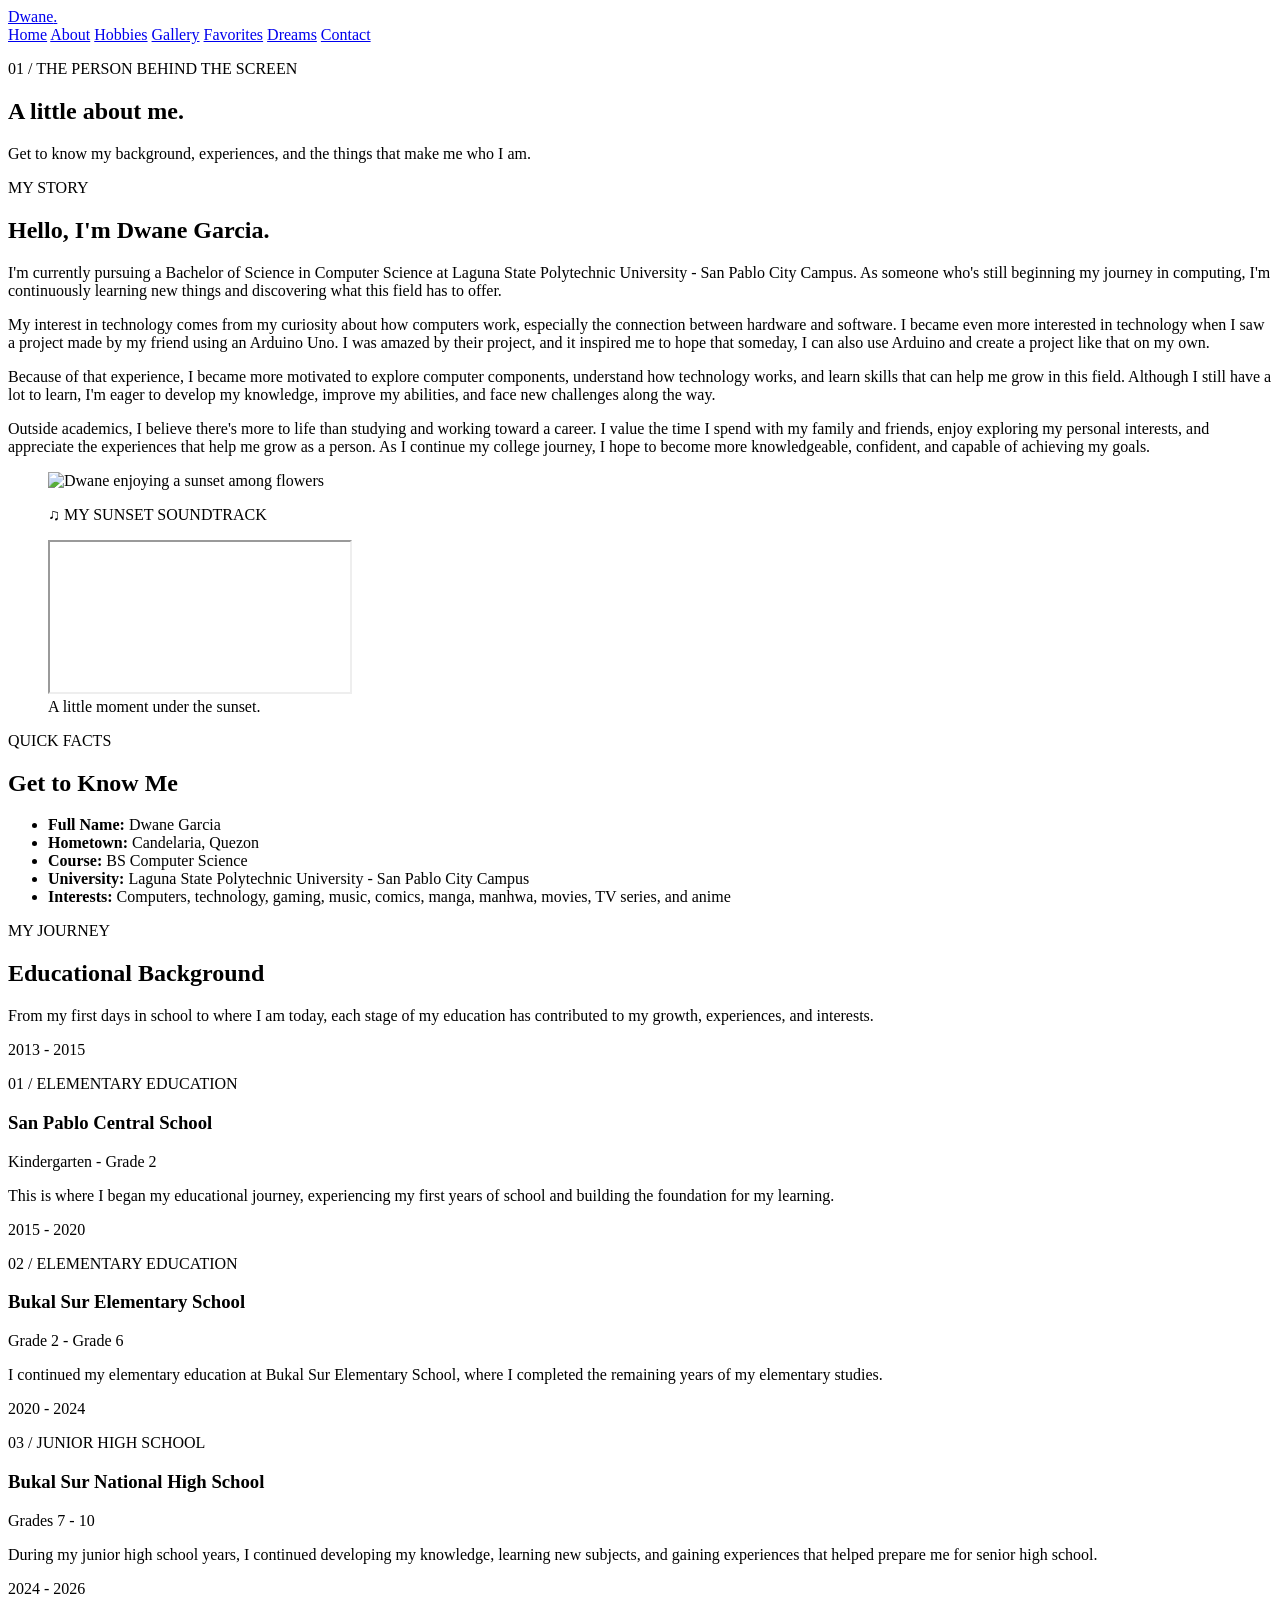
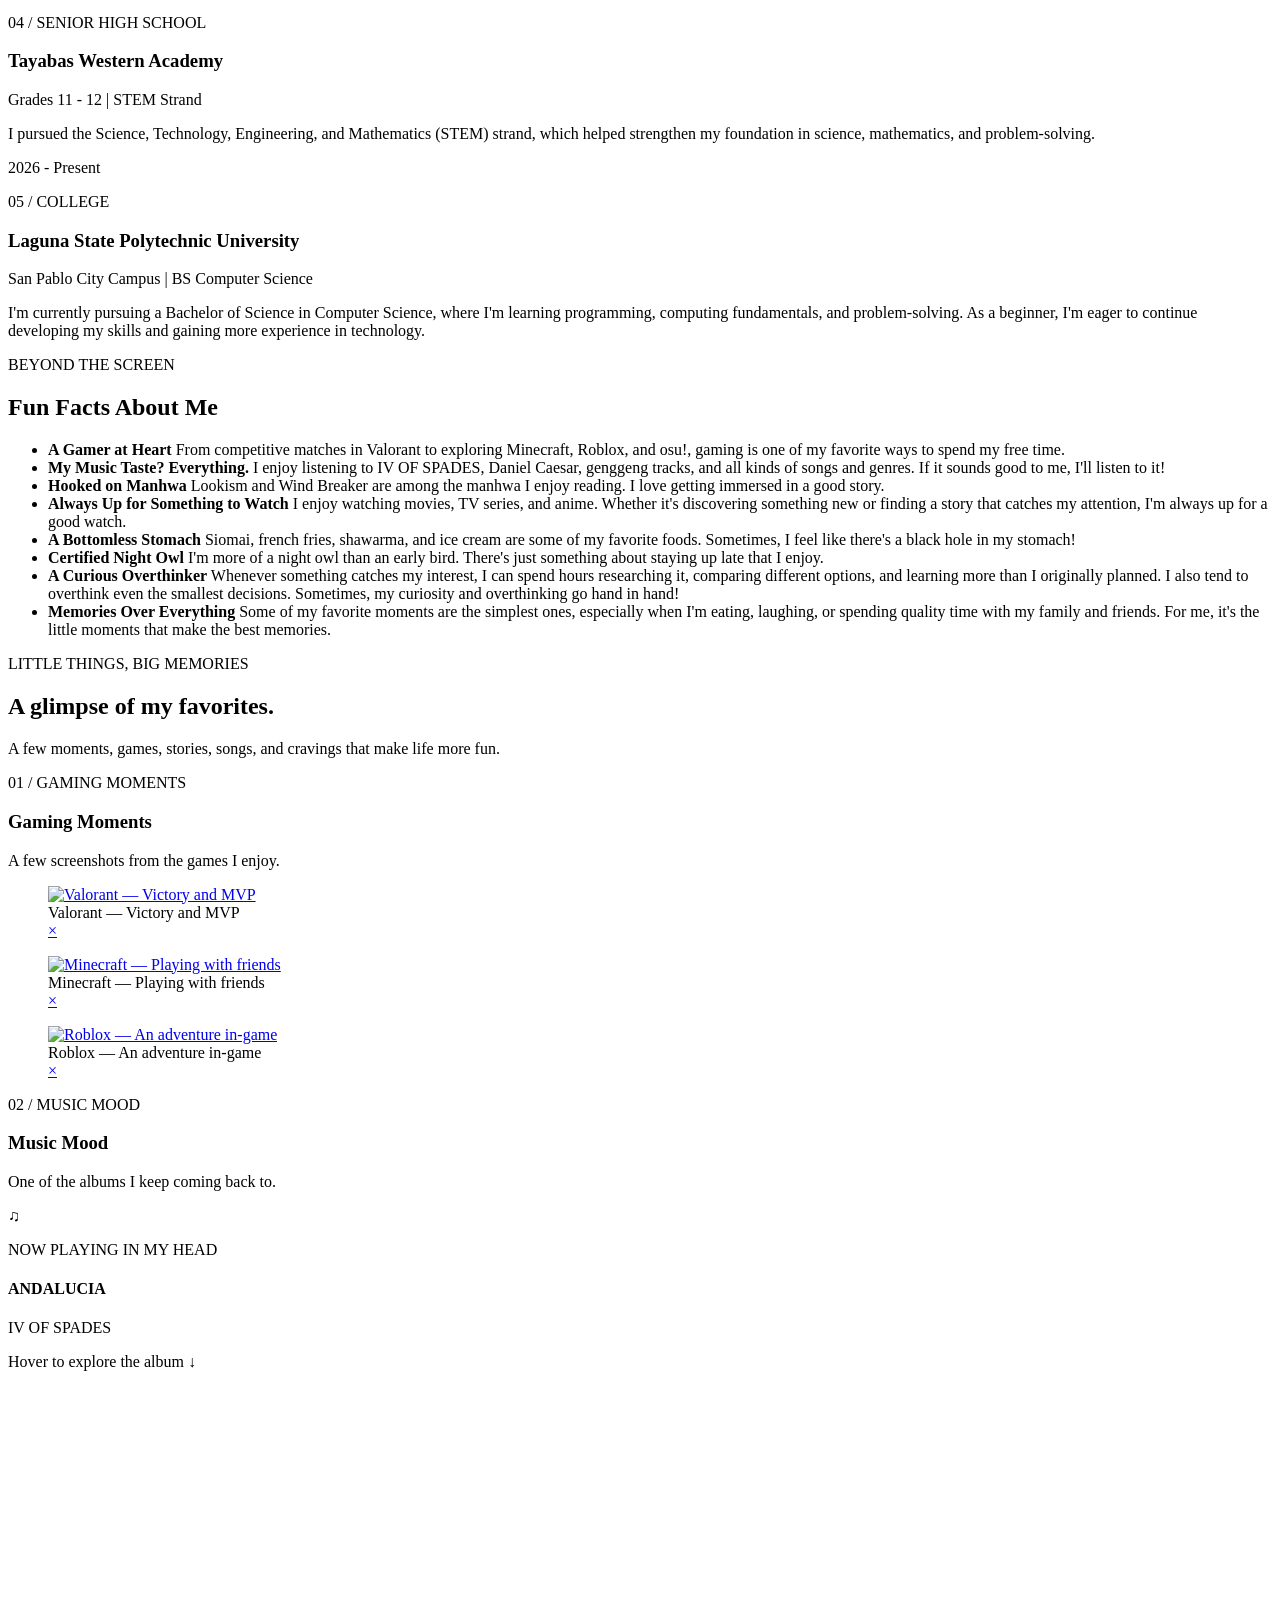
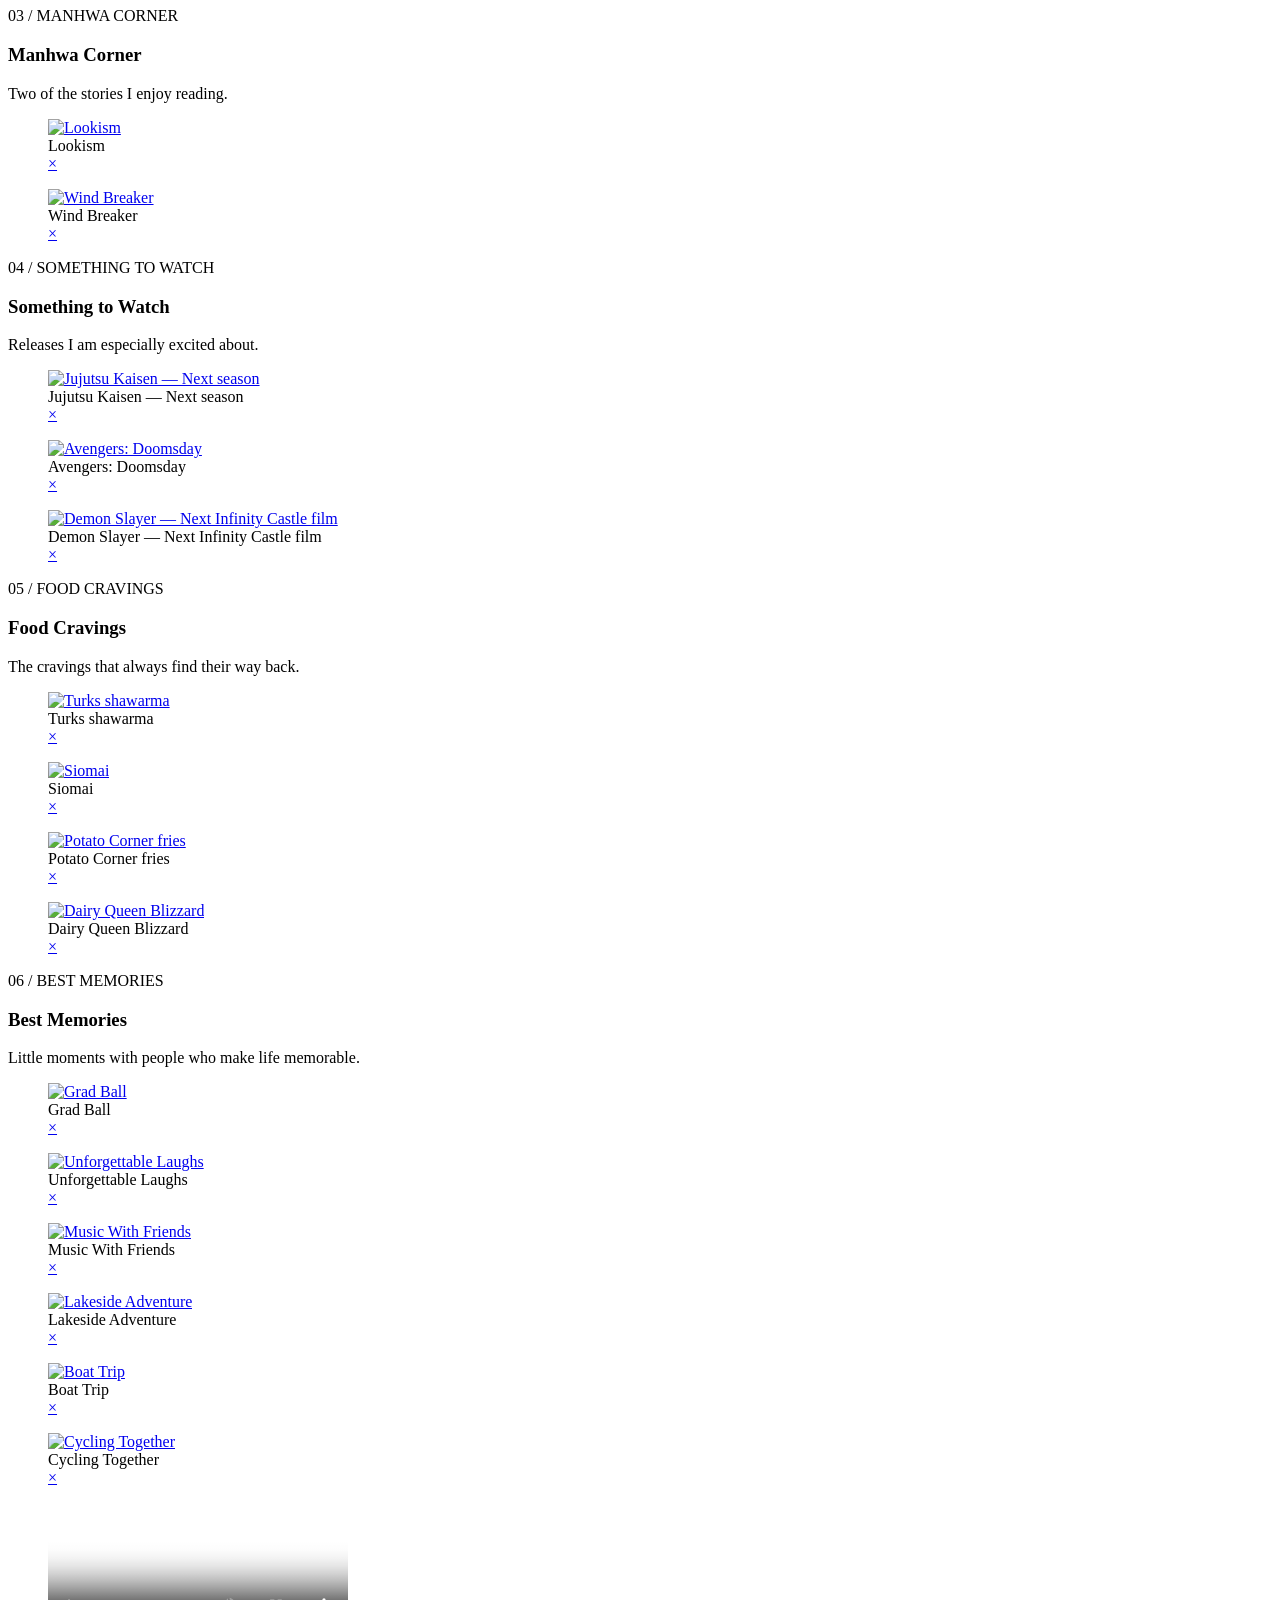
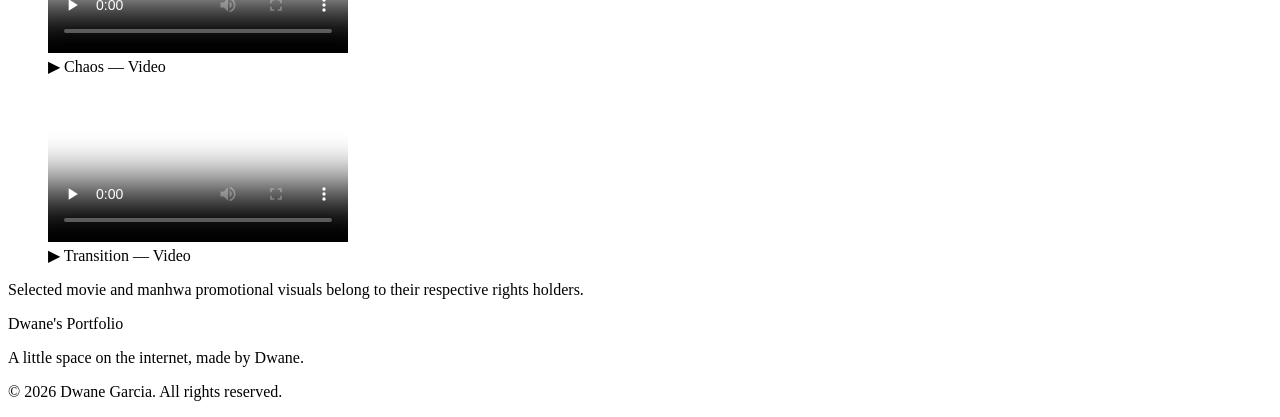
==== about.html @ d38b8fd7 "Add files via upload" ====
<!DOCTYPE html>
<html lang="en">

<head>
    <meta charset="UTF-8">
    <meta name="viewport" content="width=device-width, initial-scale=1.0">

    <title>About Me | Dwane's Portfolio</title>
    <link rel="stylesheet" href="css/style.css">
</head>

<body>

    <!-- HEADER AND NAVIGATION -->
    <header class="site-header">
        <div class="header-container">

            <a href="index.html" class="logo">
                Dwane<span>.</span>
            </a>

            <nav class="navigation" aria-label="Main navigation">
                <a href="index.html">Home</a>
                <a href="about.html" class="active" aria-current="page">About</a>
                <a href="hobbies.html">Hobbies</a>
                <a href="gallery.html">Gallery</a>
                <a href="favorites.html">Favorites</a>
                <a href="dreams.html">Dreams</a>
                <a href="contact.html">Contact</a>
            </nav>

        </div>
    </header>

    <main>

        <!-- PAGE INTRODUCTION -->
        <section class="about-intro">

            <p class="section-label">
                01 / THE PERSON BEHIND THE SCREEN
            </p>

            <h1>
                A little about <span>me.</span>
            </h1>

            <p>
                Get to know my background, experiences,
                and the things that make me who I am.
            </p>

        </section>

        <!-- MY STORY AND QUICK FACTS -->
        <section class="about-content">


            <article class="about-story">

                <p class="section-label">MY STORY</p>

                <h2>Hello, I'm Dwane Garcia.</h2>

                <p>
                    I'm currently pursuing a Bachelor of Science
                    in Computer Science at Laguna State Polytechnic
                    University - San Pablo City Campus. As someone
                    who's still beginning my journey in computing,
                    I'm continuously learning new things and
                    discovering what this field has to offer.
                </p>

                <p>
                    My interest in technology comes from my
                    curiosity about how computers work,
                    especially the connection between hardware
                    and software. I became even more interested
                    in technology when I saw a project made by
                    my friend using an Arduino Uno. I was amazed
                    by their project, and it inspired me to hope
                    that someday, I can also use Arduino and
                    create a project like that on my own.
                </p>

                <p>
                    Because of that experience, I became more
                    motivated to explore computer components,
                    understand how technology works, and learn
                    skills that can help me grow in this field.
                    Although I still have a lot to learn, I'm
                    eager to develop my knowledge, improve my
                    abilities, and face new challenges along
                    the way.
                </p>

                <p>
                    Outside academics, I believe there's more
                    to life than studying and working toward
                    a career. I value the time I spend with
                    my family and friends, enjoy exploring my
                    personal interests, and appreciate the
                    experiences that help me grow as a person.
                    As I continue my college journey, I hope
                    to become more knowledgeable, confident,
                    and capable of achieving my goals.
                </p>

            </article>


            <div class="about-sidebar">

                <!-- PERSONAL PHOTOGRAPH -->

                <figure class="about-photo">

                    <div class="photo-frame">

                        <img src="images/sunset-photo.jpg" alt="Dwane enjoying a sunset among flowers">

                        <!-- Music appears when hovering -->
                        <div class="photo-music">

                            <p>♫ MY SUNSET SOUNDTRACK</p>

                            <iframe src="https://open.spotify.com/embed/album/2nkto6YNI4rUYTLqEwWJ3o"
                                title="Flower Boy by Tyler, The Creator" loading="lazy"
                                allow="autoplay; clipboard-write; encrypted-media; fullscreen; picture-in-picture">
                            </iframe>

                        </div>

                    </div>

                    <figcaption>
                        A little moment under the sunset.
                    </figcaption>

                </figure>


                <aside class="about-facts">

                    <p class="section-label">QUICK FACTS</p>

                    <h2>Get to Know Me</h2>

                    <ul>
                        <li>
                            <strong>Full Name:</strong>
                            Dwane Garcia
                        </li>

                        <li>
                            <strong>Hometown:</strong>
                            Candelaria, Quezon
                        </li>

                        <li>
                            <strong>Course:</strong>
                            BS Computer Science
                        </li>

                        <li>
                            <strong>University:</strong>
                            Laguna State Polytechnic University
                            - San Pablo City Campus
                        </li>


                        <li>
                            <strong>Interests:</strong>
                            Computers, technology, gaming, music,
                            comics, manga, manhwa, movies,
                            TV series, and anime
                        </li>

                    </ul>

                </aside>

            </div>



        </section>


        <!-- EDUCATIONAL BACKGROUND -->

        <section class="education-section">

            <p class="section-label">MY JOURNEY</p>

            <h2>Educational Background</h2>

            <p class="education-description">
                From my first days in school to where I am today,
                each stage of my education has contributed to my
                growth, experiences, and interests.
            </p>

            <!-- EDUCATIONAL TIMELINE -->

            <div class="education-timeline">

                <!-- 01: FIRST ELEMENTARY SCHOOL -->

                <article class="timeline-item">

                    <span class="timeline-dot"></span>

                    <div class="timeline-content">

                        <p class="timeline-year">2013 - 2015</p>

                        <span class="timeline-level">
                            01 / ELEMENTARY EDUCATION
                        </span>

                        <h3>San Pablo Central School</h3>

                        <p class="timeline-grade">
                            Kindergarten - Grade 2
                        </p>

                        <p class="timeline-description">
                            This is where I began my educational
                            journey, experiencing my first years
                            of school and building the foundation
                            for my learning.
                        </p>

                    </div>

                </article>


                <!-- 02: SECOND ELEMENTARY SCHOOL -->

                <article class="timeline-item">

                    <span class="timeline-dot"></span>

                    <div class="timeline-content">

                        <p class="timeline-year">2015 - 2020</p>

                        <span class="timeline-level">
                            02 / ELEMENTARY EDUCATION
                        </span>

                        <h3>Bukal Sur Elementary School</h3>

                        <p class="timeline-grade">
                            Grade 2 - Grade 6
                        </p>

                        <p class="timeline-description">
                            I continued my elementary education
                            at Bukal Sur Elementary School,
                            where I completed the remaining
                            years of my elementary studies.
                        </p>

                    </div>

                </article>


                <!-- 03: JUNIOR HIGH SCHOOL -->

                <article class="timeline-item">

                    <span class="timeline-dot"></span>

                    <div class="timeline-content">

                        <p class="timeline-year">2020 - 2024</p>

                        <span class="timeline-level">
                            03 / JUNIOR HIGH SCHOOL
                        </span>

                        <h3>Bukal Sur National High School</h3>

                        <p class="timeline-grade">
                            Grades 7 - 10
                        </p>

                        <p class="timeline-description">
                            During my junior high school years,
                            I continued developing my knowledge,
                            learning new subjects, and gaining
                            experiences that helped prepare me
                            for senior high school.
                        </p>

                    </div>

                </article>


                <!-- 04: SENIOR HIGH SCHOOL -->

                <article class="timeline-item">

                    <span class="timeline-dot"></span>

                    <div class="timeline-content">

                        <p class="timeline-year">2024 - 2026</p>

                        <span class="timeline-level">
                            04 / SENIOR HIGH SCHOOL
                        </span>

                        <h3>Tayabas Western Academy</h3>

                        <p class="timeline-grade">
                            Grades 11 - 12 | STEM Strand
                        </p>

                        <p class="timeline-description">
                            I pursued the Science, Technology,
                            Engineering, and Mathematics (STEM)
                            strand, which helped strengthen my
                            foundation in science, mathematics,
                            and problem-solving.
                        </p>

                    </div>

                </article>


                <!-- 05: COLLEGE -->

                <article class="timeline-item">

                    <span class="timeline-dot"></span>

                    <div class="timeline-content">

                        <p class="timeline-year">2026 - Present</p>

                        <span class="timeline-level">
                            05 / COLLEGE
                        </span>

                        <h3>Laguna State Polytechnic University</h3>

                        <p class="timeline-grade">
                            San Pablo City Campus
                            | BS Computer Science
                        </p>

                        <p class="timeline-description">
                            I'm currently pursuing a Bachelor
                            of Science in Computer Science,
                            where I'm learning programming,
                            computing fundamentals, and
                            problem-solving. As a beginner,
                            I'm eager to continue developing
                            my skills and gaining more
                            experience in technology.
                        </p>

                    </div>

                </article>

            </div>

        </section>



        <!-- ==============================
     FUN FACTS ABOUT ME
=============================== -->

        <section class="about-interests">

            <p class="section-label">
                BEYOND THE SCREEN
            </p>

            <h2>Fun Facts About Me</h2>

            <ul>
                <li>
                    <strong>A Gamer at Heart</strong>
                    From competitive matches in Valorant
                    to exploring Minecraft, Roblox, and osu!,
                    gaming is one of my favorite ways
                    to spend my free time.
                </li>

                <li>
                    <strong>My Music Taste? Everything.</strong>
                    I enjoy listening to IV OF SPADES,
                    Daniel Caesar, genggeng tracks, and
                    all kinds of songs and genres.
                    If it sounds good to me, I'll listen to it!
                </li>


                <li>
                    <strong>Hooked on Manhwa</strong>
                    Lookism and Wind Breaker are among
                    the manhwa I enjoy reading.
                    I love getting immersed in a good story.
                </li>


                <li>
                    <strong>Always Up for Something to Watch</strong>
                    I enjoy watching movies, TV series, and anime.
                    Whether it's discovering something new or
                    finding a story that catches my attention,
                    I'm always up for a good watch.
                </li>


                <li>
                    <strong>A Bottomless Stomach</strong>
                    Siomai, french fries, shawarma, and
                    ice cream are some of my favorite foods.
                    Sometimes, I feel like there's a
                    black hole in my stomach!
                </li>

                <li>
                    <strong>Certified Night Owl</strong>
                    I'm more of a night owl than an
                    early bird. There's just something
                    about staying up late that I enjoy.
                </li>


                <li>
                    <strong>A Curious Overthinker</strong>
                    Whenever something catches my interest,
                    I can spend hours researching it,
                    comparing different options, and learning
                    more than I originally planned. I also
                    tend to overthink even the smallest
                    decisions. Sometimes, my curiosity
                    and overthinking go hand in hand!
                </li>



                <li>
                    <strong>Memories Over Everything</strong>
                    Some of my favorite moments are the simplest
                    ones, especially when I'm eating, laughing,
                    or spending quality time with my family
                    and friends. For me, it's the little
                    moments that make the best memories.
                </li>

            </ul>

        </section>

        <section class="ff-gallery" id="ff-gallery" aria-labelledby="ff-gallery-title">
            <div class="ff-intro">
                <p class="ff-eyebrow">LITTLE THINGS, BIG MEMORIES</p>
                <h2 id="ff-gallery-title">A glimpse of my favorites.</h2>
                <p>A few moments, games, stories, songs, and cravings that make life more fun.</p>
            </div>
            <div class="ff-panels">

                <article class="ff-category ff-games">
                    <header class="ff-category-header">
                        <span class="ff-index">01 / GAMING MOMENTS</span>
                        <h3>Gaming Moments</h3>
                        <p>A few screenshots from the games I enjoy.</p>
                    </header>
                    <div class="ff-thumbs ff-grid-three">
                        <figure class="ff-shot ff-normal" id="ff-open-games-valorant">
                            <a class="ff-shot-link" href="#ff-open-games-valorant"
                                aria-label="Enlarge Valorant — Victory and MVP">
                                <img src="images/fun-facts/games/valorant.png" alt="Valorant — Victory and MVP"
                                    loading="lazy">
                            </a>
                            <figcaption>Valorant — Victory and MVP</figcaption>
                            <a class="ff-dismiss" href="#ff-gallery" aria-label="Close image">×</a>
                            <a class="ff-backdrop" href="#ff-gallery" aria-label="Close image preview"></a>
                        </figure>
                        <figure class="ff-shot ff-normal" id="ff-open-games-minecraft">
                            <a class="ff-shot-link" href="#ff-open-games-minecraft"
                                aria-label="Enlarge Minecraft — Playing with friends">
                                <img src="images/fun-facts/games/minecraft.png" alt="Minecraft — Playing with friends"
                                    loading="lazy">
                            </a>
                            <figcaption>Minecraft — Playing with friends</figcaption>
                            <a class="ff-dismiss" href="#ff-gallery" aria-label="Close image">×</a>
                            <a class="ff-backdrop" href="#ff-gallery" aria-label="Close image preview"></a>
                        </figure>
                        <figure class="ff-shot ff-normal" id="ff-open-games-roblox">
                            <a class="ff-shot-link" href="#ff-open-games-roblox"
                                aria-label="Enlarge Roblox — An adventure in-game">
                                <img src="images/fun-facts/games/roblox.png" alt="Roblox — An adventure in-game"
                                    loading="lazy">
                            </a>
                            <figcaption>Roblox — An adventure in-game</figcaption>
                            <a class="ff-dismiss" href="#ff-gallery" aria-label="Close image">×</a>
                            <a class="ff-backdrop" href="#ff-gallery" aria-label="Close image preview"></a>
                        </figure>
                    </div>
                </article>

                <article class="ff-category ff-music-category">
                    <header class="ff-category-header">
                        <span class="ff-index">02 / MUSIC MOOD</span>
                        <h3>Music Mood</h3>
                        <p>One of the albums I keep coming back to.</p>
                    </header>
                    <div class="ff-music-cover" tabindex="0"
                        aria-label="Andalucia by IV OF SPADES. Hover or focus to show Spotify player.">
                        <div class="ff-record" aria-hidden="true"><span>♫</span></div>
                        <p class="ff-music-kicker">NOW PLAYING IN MY HEAD</p>
                        <h4>ANDALUCIA</h4>
                        <p>IV OF SPADES</p>
                        <span class="ff-music-hint">Hover to explore the album ↓</span>
                        <div class="ff-music-player">
                            <iframe title="Spotify player: Andalucia by IV OF SPADES"
                                src="https://open.spotify.com/embed/album/3rK5A6he7WDayWPDm3ttSh" width="100%"
                                height="232" loading="lazy" style="border:0;border-radius:12px"
                                allow="autoplay; clipboard-write; encrypted-media; fullscreen; picture-in-picture"></iframe>
                        </div>
                    </div>
                </article>

                <article class="ff-category ff-manhwa">
                    <header class="ff-category-header">
                        <span class="ff-index">03 / MANHWA CORNER</span>
                        <h3>Manhwa Corner</h3>
                        <p>Two of the stories I enjoy reading.</p>
                    </header>
                    <div class="ff-thumbs ff-grid-two">
                        <figure class="ff-shot ff-poster" id="ff-open-manhwa-lookism">
                            <a class="ff-shot-link" href="#ff-open-manhwa-lookism" aria-label="Enlarge Lookism">
                                <img src="images/fun-facts/manhwa/lookism.png" alt="Lookism" loading="lazy">
                            </a>
                            <figcaption>Lookism</figcaption>
                            <a class="ff-dismiss" href="#ff-gallery" aria-label="Close image">×</a>
                            <a class="ff-backdrop" href="#ff-gallery" aria-label="Close image preview"></a>
                        </figure>
                        <figure class="ff-shot ff-poster" id="ff-open-manhwa-windbreaker">
                            <a class="ff-shot-link" href="#ff-open-manhwa-windbreaker"
                                aria-label="Enlarge Wind Breaker">
                                <img src="images/fun-facts/manhwa/windbreaker.png" alt="Wind Breaker" loading="lazy">
                            </a>
                            <figcaption>Wind Breaker</figcaption>
                            <a class="ff-dismiss" href="#ff-gallery" aria-label="Close image">×</a>
                            <a class="ff-backdrop" href="#ff-gallery" aria-label="Close image preview"></a>
                        </figure>
                    </div>
                </article>

                <article class="ff-category ff-watch">
                    <header class="ff-category-header">
                        <span class="ff-index">04 / SOMETHING TO WATCH</span>
                        <h3>Something to Watch</h3>
                        <p>Releases I am especially excited about.</p>
                    </header>
                    <div class="ff-thumbs ff-grid-three">
                        <figure class="ff-shot ff-poster" id="ff-open-watch-jujutsu-kaisen">
                            <a class="ff-shot-link" href="#ff-open-watch-jujutsu-kaisen"
                                aria-label="Enlarge Jujutsu Kaisen — Next season">
                                <img src="images/fun-facts/watch/jujutsu-kaisen.jpg" alt="Jujutsu Kaisen — Next season"
                                    loading="lazy">
                            </a>
                            <figcaption>Jujutsu Kaisen — Next season</figcaption>
                            <a class="ff-dismiss" href="#ff-gallery" aria-label="Close image">×</a>
                            <a class="ff-backdrop" href="#ff-gallery" aria-label="Close image preview"></a>
                        </figure>
                        <figure class="ff-shot ff-poster" id="ff-open-watch-avengers-doomsday">
                            <a class="ff-shot-link" href="#ff-open-watch-avengers-doomsday"
                                aria-label="Enlarge Avengers: Doomsday">
                                <img src="images/fun-facts/watch/avengers-doomsday.jpg" alt="Avengers: Doomsday"
                                    loading="lazy">
                            </a>
                            <figcaption>Avengers: Doomsday</figcaption>
                            <a class="ff-dismiss" href="#ff-gallery" aria-label="Close image">×</a>
                            <a class="ff-backdrop" href="#ff-gallery" aria-label="Close image preview"></a>
                        </figure>
                        <figure class="ff-shot ff-poster" id="ff-open-watch-demon-slayer">
                            <a class="ff-shot-link" href="#ff-open-watch-demon-slayer"
                                aria-label="Enlarge Demon Slayer — Next Infinity Castle film">
                                <img src="images/fun-facts/watch/demon-slayer.jpg"
                                    alt="Demon Slayer — Next Infinity Castle film" loading="lazy">
                            </a>
                            <figcaption>Demon Slayer — Next Infinity Castle film</figcaption>
                            <a class="ff-dismiss" href="#ff-gallery" aria-label="Close image">×</a>
                            <a class="ff-backdrop" href="#ff-gallery" aria-label="Close image preview"></a>
                        </figure>
                    </div>
                </article>

                <article class="ff-category ff-foods">
                    <header class="ff-category-header">
                        <span class="ff-index">05 / FOOD CRAVINGS</span>
                        <h3>Food Cravings</h3>
                        <p>The cravings that always find their way back.</p>
                    </header>
                    <div class="ff-thumbs ff-grid-four">
                        <figure class="ff-shot ff-food" id="ff-open-foods-shawarma">
                            <a class="ff-shot-link" href="#ff-open-foods-shawarma" aria-label="Enlarge Turks shawarma">
                                <img src="images/fun-facts/foods/shawarma.png" alt="Turks shawarma" loading="lazy">
                            </a>
                            <figcaption>Turks shawarma</figcaption>
                            <a class="ff-dismiss" href="#ff-gallery" aria-label="Close image">×</a>
                            <a class="ff-backdrop" href="#ff-gallery" aria-label="Close image preview"></a>
                        </figure>
                        <figure class="ff-shot ff-food" id="ff-open-foods-siomai">
                            <a class="ff-shot-link" href="#ff-open-foods-siomai" aria-label="Enlarge Siomai">
                                <img src="images/fun-facts/foods/siomai.png" alt="Siomai" loading="lazy">
                            </a>
                            <figcaption>Siomai</figcaption>
                            <a class="ff-dismiss" href="#ff-gallery" aria-label="Close image">×</a>
                            <a class="ff-backdrop" href="#ff-gallery" aria-label="Close image preview"></a>
                        </figure>
                        <figure class="ff-shot ff-food" id="ff-open-foods-frenchfries">
                            <a class="ff-shot-link" href="#ff-open-foods-frenchfries"
                                aria-label="Enlarge Potato Corner fries">
                                <img src="images/fun-facts/foods/frenchfries.png" alt="Potato Corner fries"
                                    loading="lazy">
                            </a>
                            <figcaption>Potato Corner fries</figcaption>
                            <a class="ff-dismiss" href="#ff-gallery" aria-label="Close image">×</a>
                            <a class="ff-backdrop" href="#ff-gallery" aria-label="Close image preview"></a>
                        </figure>
                        <figure class="ff-shot ff-food" id="ff-open-foods-dairyqueen">
                            <a class="ff-shot-link" href="#ff-open-foods-dairyqueen"
                                aria-label="Enlarge Dairy Queen Blizzard">
                                <img src="images/fun-facts/foods/dairyqueen.png" alt="Dairy Queen Blizzard"
                                    loading="lazy">
                            </a>
                            <figcaption>Dairy Queen Blizzard</figcaption>
                            <a class="ff-dismiss" href="#ff-gallery" aria-label="Close image">×</a>
                            <a class="ff-backdrop" href="#ff-gallery" aria-label="Close image preview"></a>
                        </figure>
                    </div>
                </article>

                <article class="ff-category ff-memories">
                    <header class="ff-category-header">
                        <span class="ff-index">06 / BEST MEMORIES</span>
                        <h3>Best Memories</h3>
                        <p>Little moments with people who make life memorable.</p>
                    </header>
                    <div class="ff-thumbs ff-grid-four">
                        <figure class="ff-shot ff-memory" id="ff-open-memories-gradball">
                            <a class="ff-shot-link" href="#ff-open-memories-gradball" aria-label="Enlarge Grad Ball">
                                <img src="images/fun-facts/memories/gradball.jpg" alt="Grad Ball" loading="lazy">
                            </a>
                            <figcaption>Grad Ball</figcaption>
                            <a class="ff-dismiss" href="#ff-gallery" aria-label="Close image">×</a>
                            <a class="ff-backdrop" href="#ff-gallery" aria-label="Close image preview"></a>
                        </figure>
                        <figure class="ff-shot ff-memory" id="ff-open-memories-friends-night">
                            <a class="ff-shot-link" href="#ff-open-memories-friends-night"
                                aria-label="Enlarge Unforgettable Laughs">
                                <img src="images/fun-facts/memories/friends-night.jpg" alt="Unforgettable Laughs"
                                    loading="lazy">
                            </a>
                            <figcaption>Unforgettable Laughs</figcaption>
                            <a class="ff-dismiss" href="#ff-gallery" aria-label="Close image">×</a>
                            <a class="ff-backdrop" href="#ff-gallery" aria-label="Close image preview"></a>
                        </figure>
                        <figure class="ff-shot ff-memory" id="ff-open-memories-band-night">
                            <a class="ff-shot-link" href="#ff-open-memories-band-night"
                                aria-label="Enlarge Music With Friends">
                                <img src="images/fun-facts/memories/band-night.jpg" alt="Music With Friends"
                                    loading="lazy">
                            </a>
                            <figcaption>Music With Friends</figcaption>
                            <a class="ff-dismiss" href="#ff-gallery" aria-label="Close image">×</a>
                            <a class="ff-backdrop" href="#ff-gallery" aria-label="Close image preview"></a>
                        </figure>
                        <figure class="ff-shot ff-memory" id="ff-open-memories-lakeside">
                            <a class="ff-shot-link" href="#ff-open-memories-lakeside"
                                aria-label="Enlarge Lakeside Adventure">
                                <img src="images/fun-facts/memories/lakeside.jpg" alt="Lakeside Adventure"
                                    loading="lazy">
                            </a>
                            <figcaption>Lakeside Adventure</figcaption>
                            <a class="ff-dismiss" href="#ff-gallery" aria-label="Close image">×</a>
                            <a class="ff-backdrop" href="#ff-gallery" aria-label="Close image preview"></a>
                        </figure>
                        <figure class="ff-shot ff-memory" id="ff-open-memories-boat-trip">
                            <a class="ff-shot-link" href="#ff-open-memories-boat-trip" aria-label="Enlarge Boat Trip">
                                <img src="images/fun-facts/memories/boat-trip.jpg" alt="Boat Trip" loading="lazy">
                            </a>
                            <figcaption>Boat Trip</figcaption>
                            <a class="ff-dismiss" href="#ff-gallery" aria-label="Close image">×</a>
                            <a class="ff-backdrop" href="#ff-gallery" aria-label="Close image preview"></a>
                        </figure>
                        <figure class="ff-shot ff-memory" id="ff-open-memories-cycling">
                            <a class="ff-shot-link" href="#ff-open-memories-cycling"
                                aria-label="Enlarge Cycling Together">
                                <img src="images/fun-facts/memories/cycling.jpg" alt="Cycling Together" loading="lazy">
                            </a>
                            <figcaption>Cycling Together</figcaption>
                            <a class="ff-dismiss" href="#ff-gallery" aria-label="Close image">×</a>
                            <a class="ff-backdrop" href="#ff-gallery" aria-label="Close image preview"></a>
                        </figure>
                        <figure class="ff-video">
                            <video controls playsinline preload="none"
                                poster="images/fun-facts/memories/chaos-poster.jpg" aria-label="Chaos">
                                <source src="images/fun-facts/memories/chaos.mp4" type="video/mp4">
                                Your browser does not support HTML5 video.
                            </video>
                            <figcaption><span aria-hidden="true">▶</span> Chaos — Video</figcaption>
                        </figure>
                        <figure class="ff-video">
                            <video controls playsinline preload="none"
                                poster="images/fun-facts/memories/transition-poster.jpg" aria-label="Transition">
                                <source src="images/fun-facts/memories/transition.mp4" type="video/mp4">
                                Your browser does not support HTML5 video.
                            </video>
                            <figcaption><span aria-hidden="true">▶</span> Transition — Video</figcaption>
                        </figure>
                    </div>
                </article>

            </div>
            <p class="ff-credits">Selected movie and manhwa promotional visuals belong to their respective rights
                holders.</p>
        </section>



    </main>

    <!-- FOOTER -->
    <footer class="site-footer">
        <div class="footer-container">

            <p class="footer-brand">
                Dwane's Portfolio
            </p>

            <p class="footer-message">
                A little space on the internet,
                made by Dwane.
            </p>

            <p class="copyright">
                &copy; 2026 Dwane Garcia.
                All rights reserved.
            </p>

        </div>
    </footer>

</body>

</html>
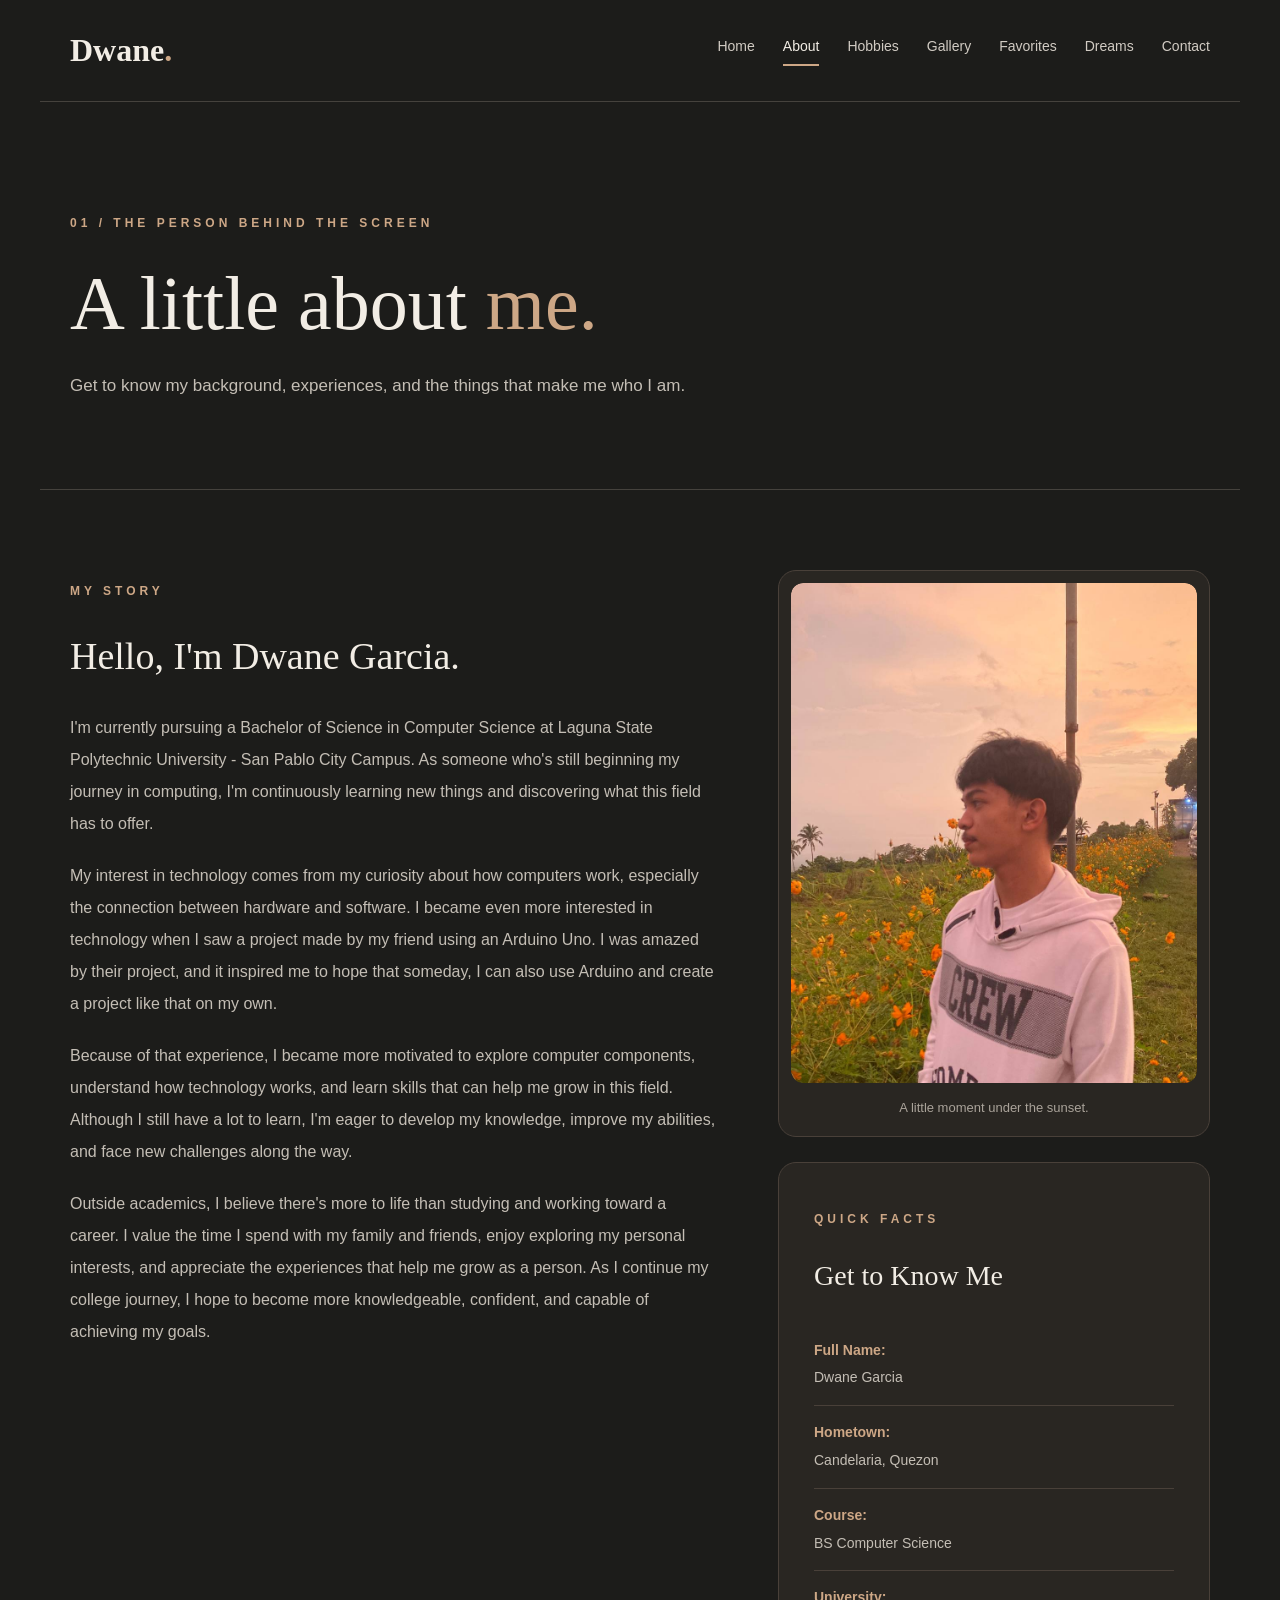
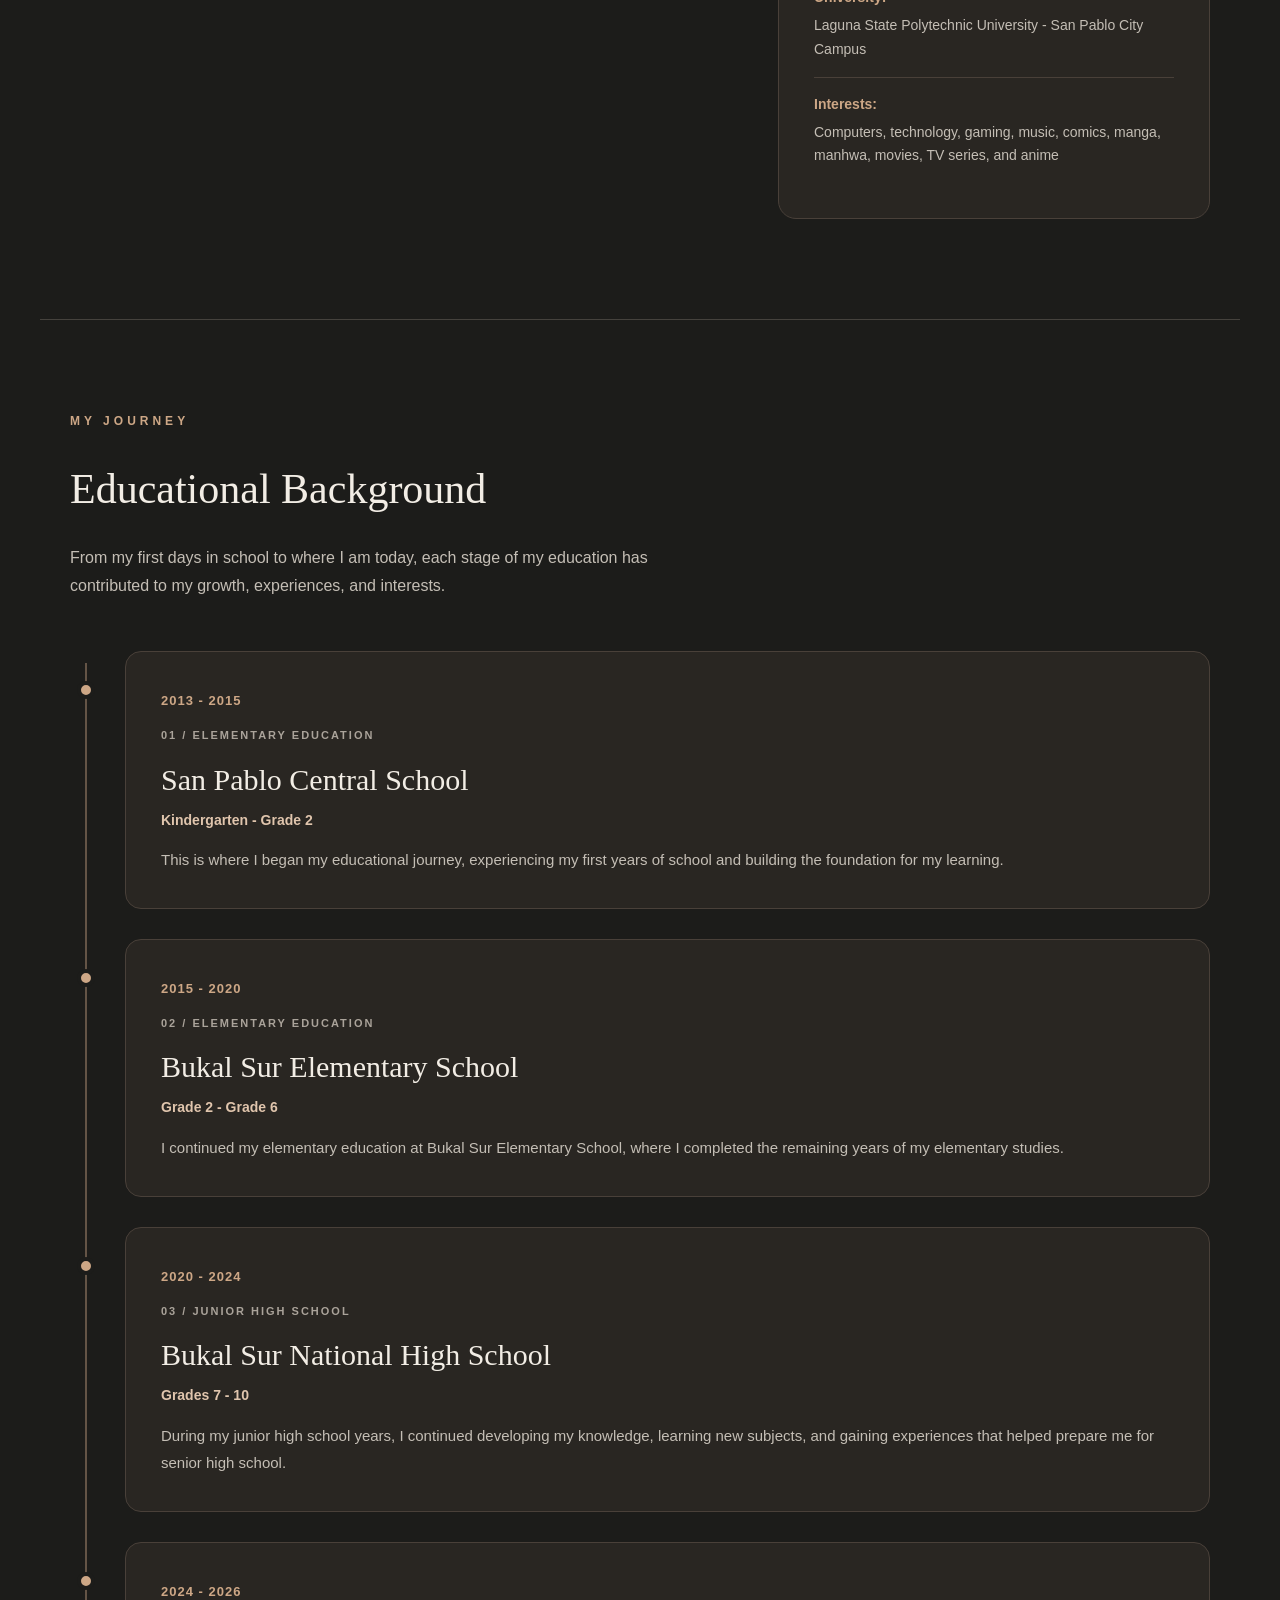
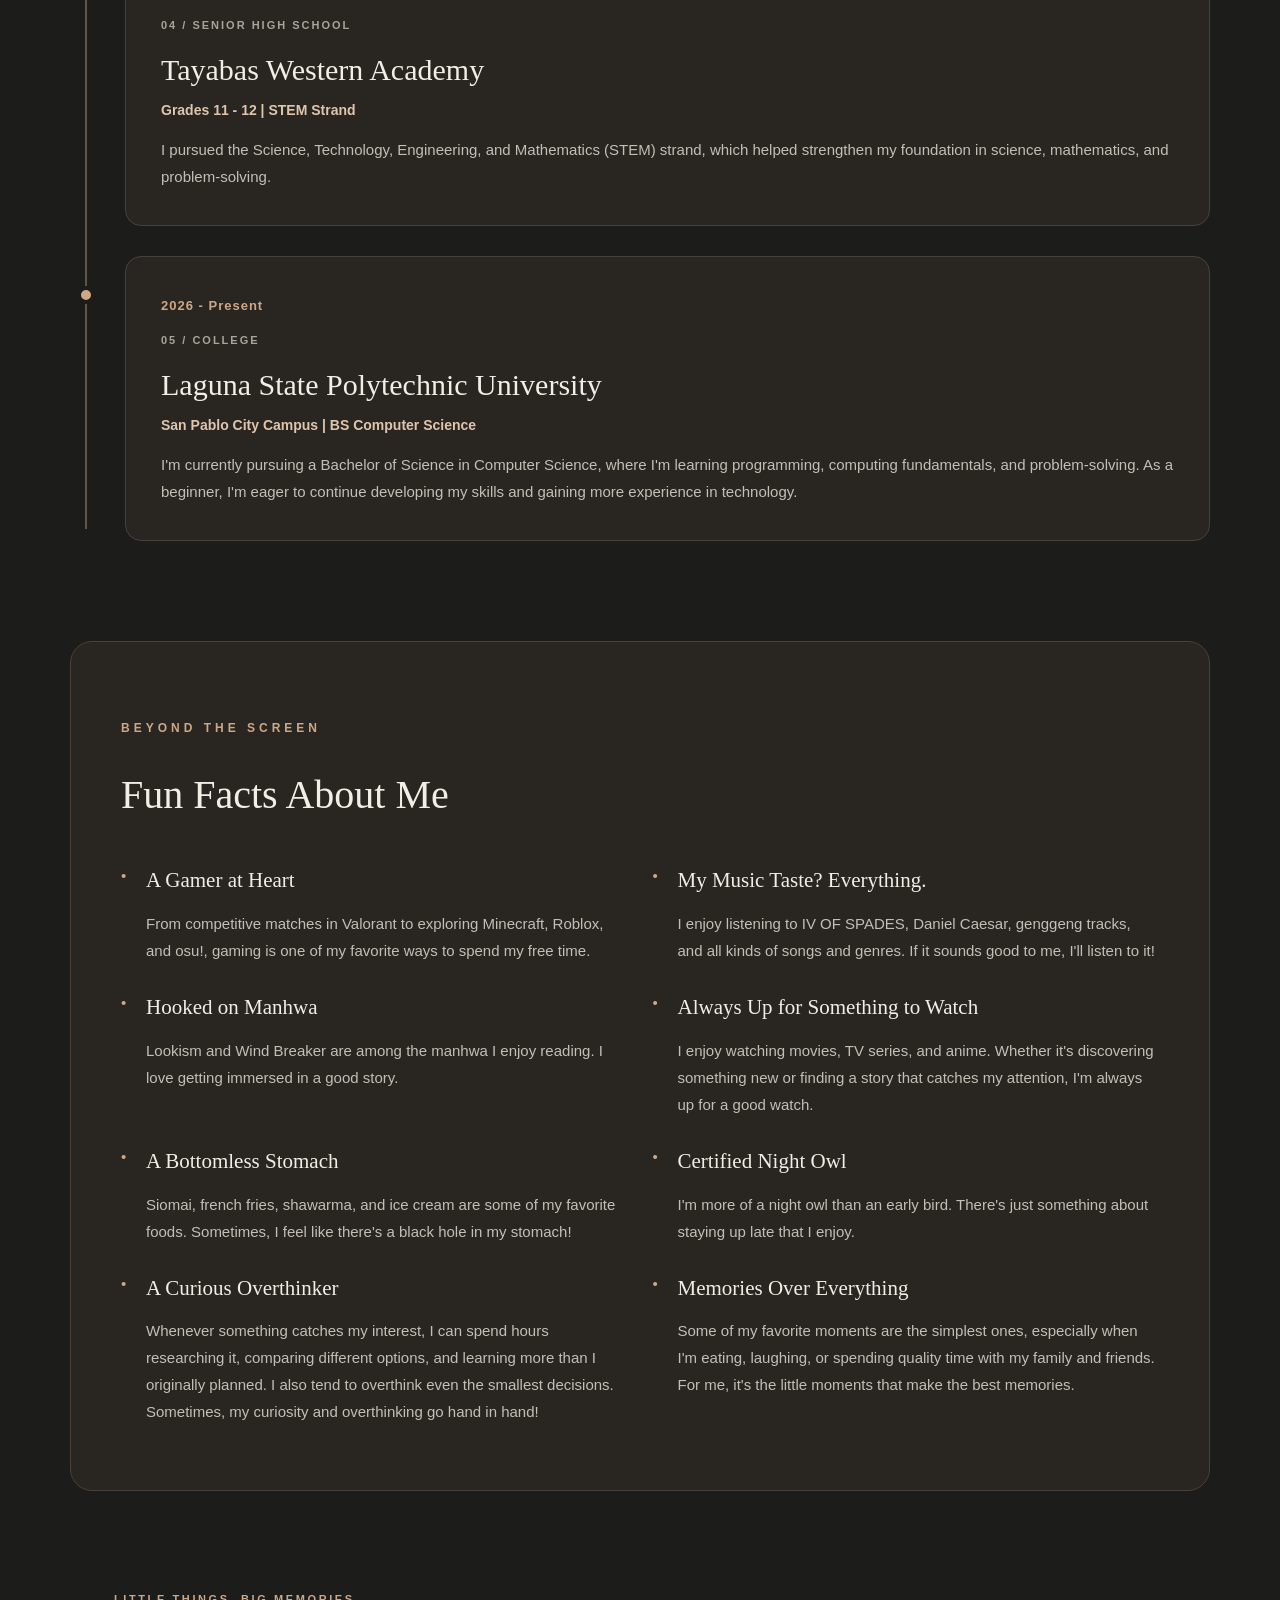
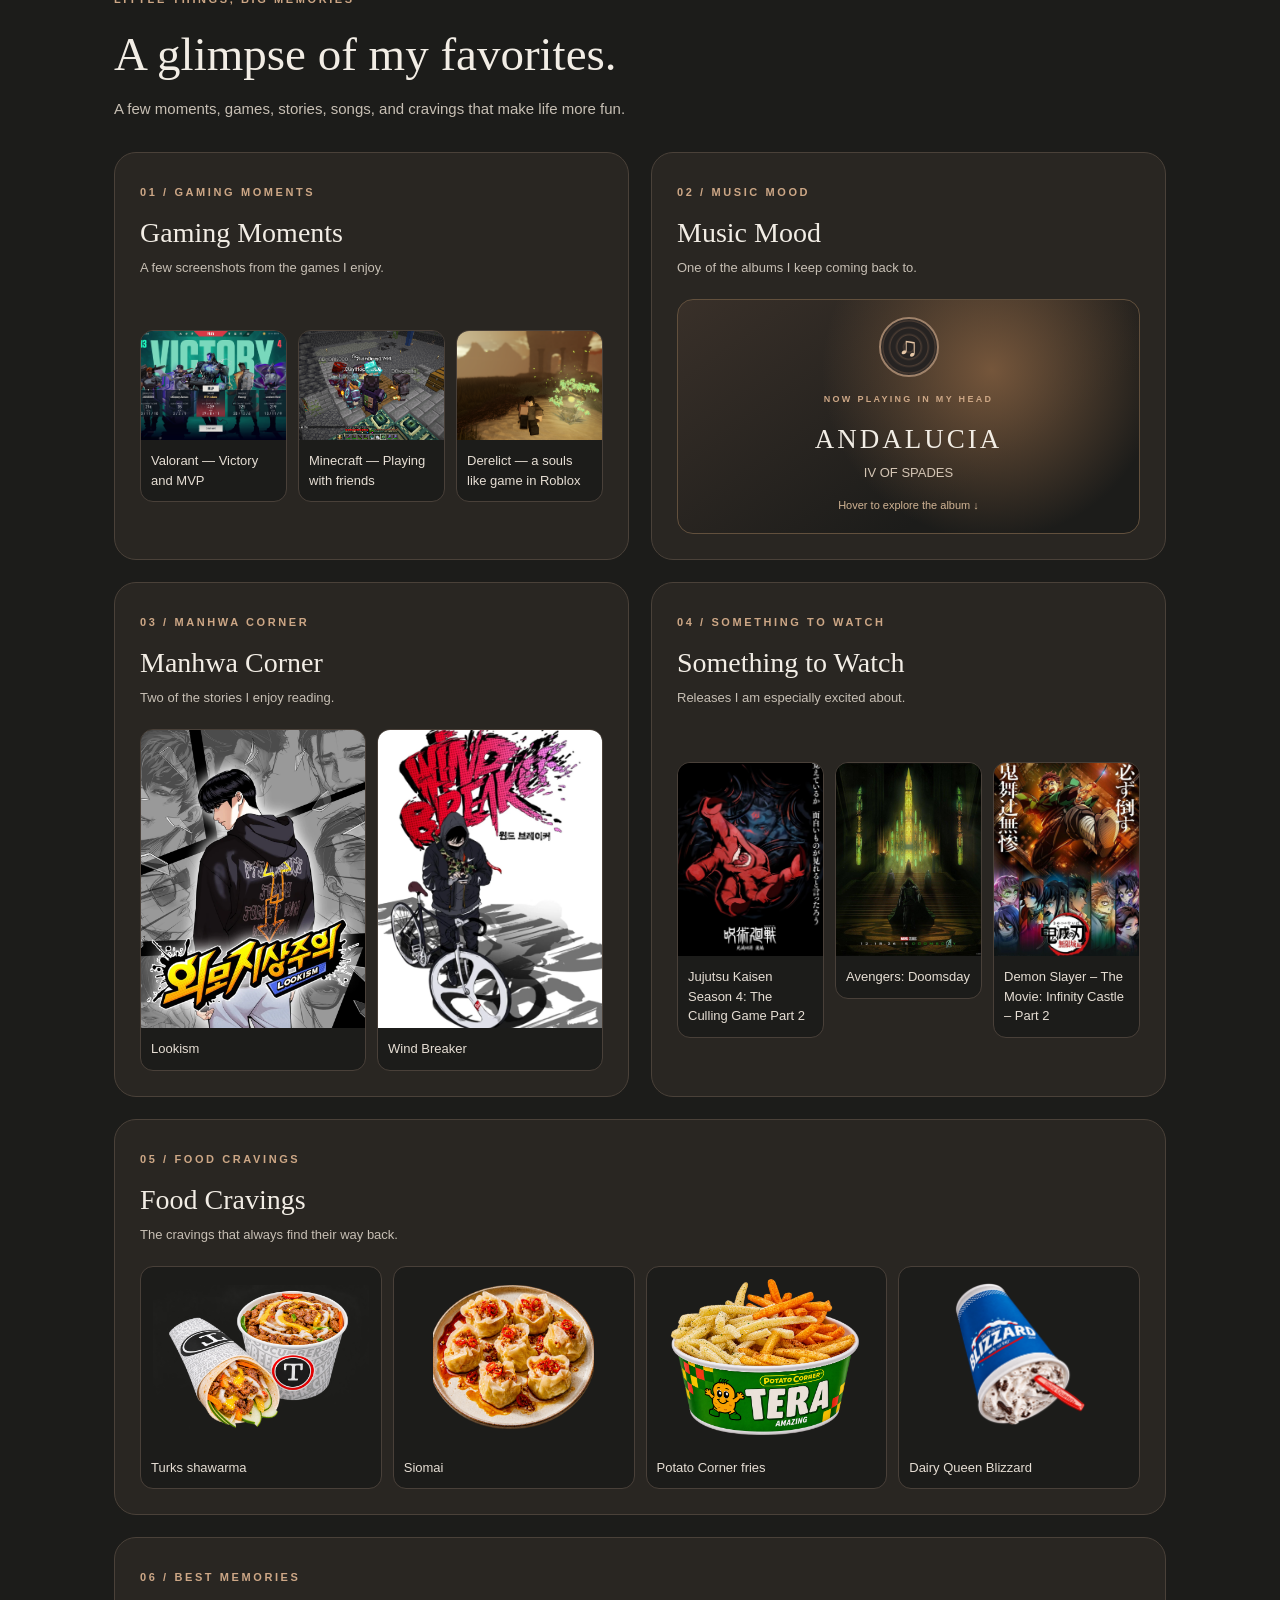
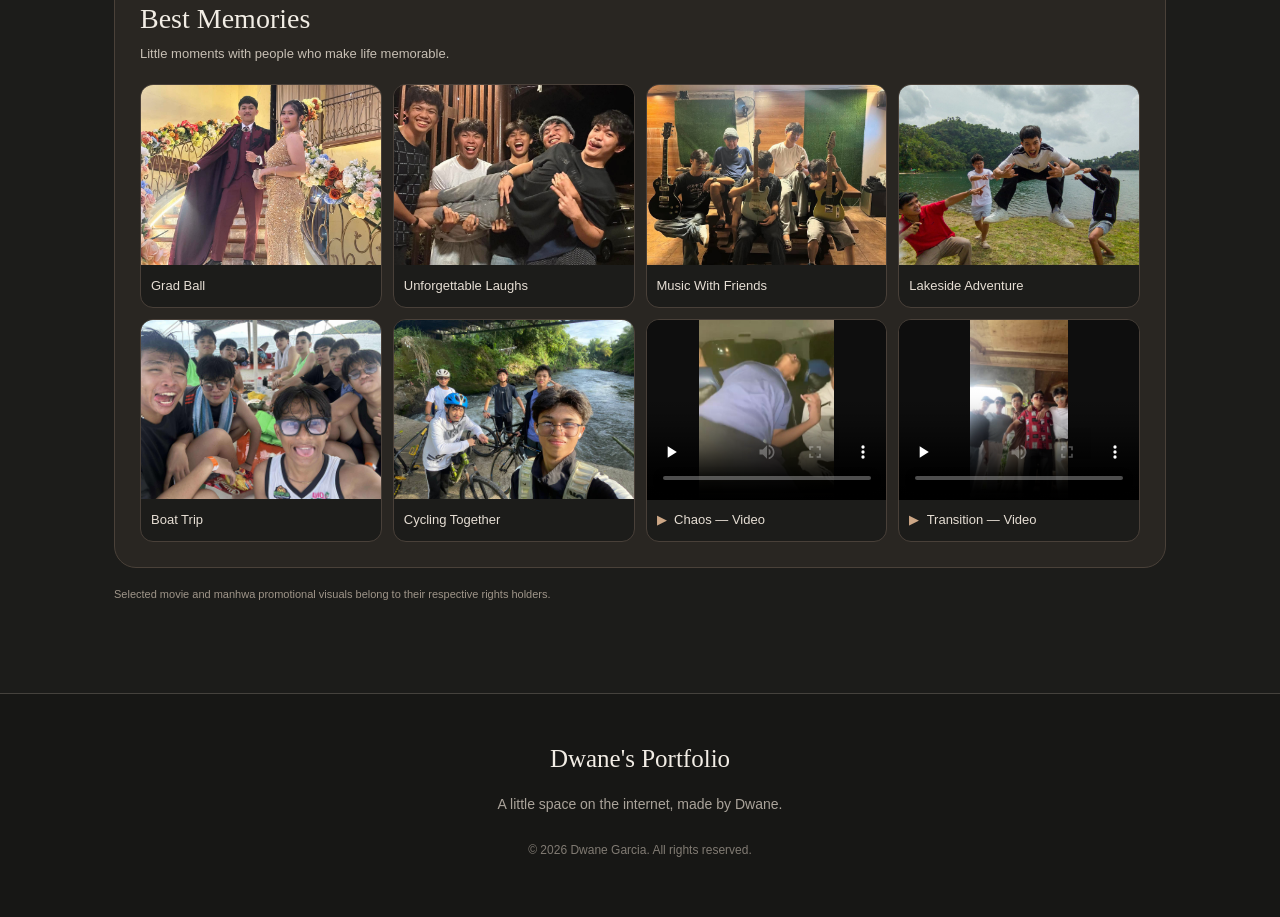
==== commit 4be85115: "about.html" ====
--- a/about.html
+++ b/about.html
@@ -503,11 +503,11 @@
                         </figure>
                         <figure class="ff-shot ff-normal" id="ff-open-games-roblox">
                             <a class="ff-shot-link" href="#ff-open-games-roblox"
-                                aria-label="Enlarge Roblox — An adventure in-game">
-                                <img src="images/fun-facts/games/roblox.png" alt="Roblox — An adventure in-game"
-                                    loading="lazy">
-                            </a>
-                            <figcaption>Roblox — An adventure in-game</figcaption>
+                                aria-label="Enlarge Derelict — a souls like game in Roblox">
+                                <img src="images/fun-facts/games/roblox.png" alt="Derelict — a souls like game in Roblox"
+                                    loading="lazy">
+                            </a>
+                            <figcaption>Derelict — a souls like game in Roblox</figcaption>
                             <a class="ff-dismiss" href="#ff-gallery" aria-label="Close image">×</a>
                             <a class="ff-backdrop" href="#ff-gallery" aria-label="Close image preview"></a>
                         </figure>
@@ -572,11 +572,11 @@
                     <div class="ff-thumbs ff-grid-three">
                         <figure class="ff-shot ff-poster" id="ff-open-watch-jujutsu-kaisen">
                             <a class="ff-shot-link" href="#ff-open-watch-jujutsu-kaisen"
-                                aria-label="Enlarge Jujutsu Kaisen — Next season">
-                                <img src="images/fun-facts/watch/jujutsu-kaisen.jpg" alt="Jujutsu Kaisen — Next season"
-                                    loading="lazy">
-                            </a>
-                            <figcaption>Jujutsu Kaisen — Next season</figcaption>
+                                aria-label="Enlarge Jujutsu Kaisen Season 4: The Culling Game Part 2">
+                                <img src="images/fun-facts/watch/jujutsu-kaisen.jpg" alt="Jujutsu Kaisen Season 4: The Culling Game Part 2"
+                                    loading="lazy">
+                            </a>
+                            <figcaption>Jujutsu Kaisen Season 4: The Culling Game Part 2</figcaption>
                             <a class="ff-dismiss" href="#ff-gallery" aria-label="Close image">×</a>
                             <a class="ff-backdrop" href="#ff-gallery" aria-label="Close image preview"></a>
                         </figure>
@@ -592,11 +592,11 @@
                         </figure>
                         <figure class="ff-shot ff-poster" id="ff-open-watch-demon-slayer">
                             <a class="ff-shot-link" href="#ff-open-watch-demon-slayer"
-                                aria-label="Enlarge Demon Slayer — Next Infinity Castle film">
+                                aria-label="Enlarge Demon Slayer – The Movie: Infinity Castle – Part 2">
                                 <img src="images/fun-facts/watch/demon-slayer.jpg"
-                                    alt="Demon Slayer — Next Infinity Castle film" loading="lazy">
-                            </a>
-                            <figcaption>Demon Slayer — Next Infinity Castle film</figcaption>
+                                    alt="Demon Slayer – The Movie: Infinity Castle – Part 2" loading="lazy">
+                            </a>
+                            <figcaption>Demon Slayer – The Movie: Infinity Castle – Part 2</figcaption>
                             <a class="ff-dismiss" href="#ff-gallery" aria-label="Close image">×</a>
                             <a class="ff-backdrop" href="#ff-gallery" aria-label="Close image preview"></a>
                         </figure>
@@ -762,4 +762,4 @@
 
 </body>
 
-</html>+</html>
--- a/css/style.css
+++ b/css/style.css
@@ -0,0 +1,3127 @@
+* {
+    box-sizing: border-box;
+}
+
+html {
+    scroll-behavior: smooth;
+}
+
+body {
+    margin: 0;
+    background-color: #1C1C1A;
+    color: #F2EDE5;
+    font-family: Arial, Helvetica, sans-serif;
+    line-height: 1.6;
+}
+
+a {
+    text-decoration: none;
+    color: inherit;
+}
+
+img {
+    max-width: 100%;
+}
+
+/* 2. HEADER AND NAVIGATION */
+
+.site-header {
+    background-color: #1C1C1A;
+}
+
+.header-container {
+    max-width: 1200px;
+    margin: auto;
+    padding: 25px 30px;
+
+    display: flex;
+    align-items: center;
+    justify-content: space-between;
+    gap: 30px;
+
+    border-bottom: 1px solid #45423D;
+}
+
+.logo {
+    font-family: Georgia, serif;
+    font-size: 32px;
+    font-weight: bold;
+    white-space: nowrap;
+}
+
+.logo span {
+    color: #CDA786;
+}
+
+.navigation {
+    display: flex;
+    align-items: center;
+    flex-wrap: wrap;
+    gap: 28px;
+}
+
+.navigation a {
+    color: #D1CBC3;
+    font-size: 14px;
+    padding-bottom: 7px;
+    border-bottom: 2px solid transparent;
+    transition: 0.3s;
+}
+
+.navigation a:hover,
+.navigation a.active {
+    color: #F2EDE5;
+    border-bottom-color: #CDA786;
+}
+
+/* 3. HERO SECTION */
+
+.hero {
+    padding: 90px 30px;
+}
+
+.hero-container {
+    max-width: 1200px;
+    margin: auto;
+
+    display: flex;
+    align-items: center;
+    justify-content: space-between;
+    gap: 70px;
+}
+
+.hero-content {
+    flex: 1;
+}
+
+.section-label {
+    color: #CDA786;
+    font-size: 12px;
+    letter-spacing: 4px;
+    font-weight: bold;
+    margin-bottom: 25px;
+}
+
+.hero h1 {
+    font-family: Georgia, serif;
+    font-size: clamp(48px, 5.5vw, 78px);
+    font-weight: normal;
+    line-height: 1.15;
+    letter-spacing: -2px;
+    margin: 0 0 25px;
+}
+
+.hero h1 span {
+    color: #CDA786;
+}
+
+.hero-description {
+    max-width: 490px;
+    font-size: 18px;
+    color: #C4BEB5;
+    line-height: 1.9;
+}
+
+/* 4. HERO BUTTONS */
+
+.hero-buttons {
+    display: flex;
+    flex-wrap: wrap;
+    gap: 18px;
+    margin-top: 35px;
+}
+
+.btn {
+    display: inline-block;
+    padding: 14px 24px;
+    border-radius: 9px;
+
+    font-size: 14px;
+    font-weight: bold;
+    text-align: center;
+
+    transition: 0.3s;
+}
+
+.btn-primary {
+    background-color: #CDA786;
+    color: #1C1C1A;
+    border: 1px solid #CDA786;
+}
+
+.btn-primary:hover {
+    background-color: #E5BC97;
+    transform: translateY(-3px);
+}
+
+.btn-secondary {
+    background-color: transparent;
+    color: #F2EDE5;
+    border: 1px solid #8C8073;
+}
+
+.btn-secondary:hover {
+    border-color: #CDA786;
+    color: #CDA786;
+    transform: translateY(-3px);
+}
+
+/* 5. HERO PHOTO */
+
+.hero-visual {
+    flex: 1;
+    max-width: 510px;
+    height: 410px;
+
+    position: relative;
+    display: flex;
+    align-items: center;
+    justify-content: center;
+}
+
+
+.hero-photo {
+    width: 100%;
+    height: 100%;
+
+    object-fit: contain;
+    object-position: center bottom;
+
+    position: relative;
+    z-index: 2;
+
+    border: none;
+    border-radius: 0;
+
+    transform: translateY(-18px) scale(1.15);
+    transform-origin: center bottom;
+
+    -webkit-mask-image: linear-gradient(to bottom,
+            black 0%,
+            black 78%,
+            transparent 100%);
+
+    mask-image: linear-gradient(to bottom,
+            black 0%,
+            black 78%,
+            transparent 100%);
+
+    filter: drop-shadow(0 12px 25px rgba(0, 0, 0, 0.3));
+}
+
+
+
+.photo-decoration {
+    position: absolute;
+    z-index: 1;
+
+    width: 155px;
+    height: 155px;
+
+    top: 10px;
+    right: 0;
+
+    background-color: #796858;
+    border-radius: 35px;
+    opacity: 0.35;
+}
+
+.photo-accent {
+    position: absolute;
+    z-index: 1;
+
+    width: 135px;
+    height: 125px;
+
+    bottom: 5px;
+    left: 0;
+
+    background-color: #51483F;
+    border-radius: 35px;
+    opacity: 0.3;
+}
+
+
+/* 6. EXPLORE SECTION */
+
+.explore-section {
+    max-width: 1200px;
+    margin: auto;
+    padding: 70px 30px 100px;
+
+    border-top: 1px solid #45423D;
+    scroll-margin-top: 20px;
+}
+
+.section-heading {
+    text-align: center;
+    margin-bottom: 45px;
+}
+
+.section-heading h2 {
+    font-family: Georgia, serif;
+    font-size: 38px;
+    font-weight: normal;
+    margin: 0;
+}
+
+/* 7. EXPLORE GRID */
+
+.explore-grid {
+    display: grid;
+    grid-template-columns: repeat(5, 1fr);
+    gap: 0;
+}
+
+.explore-item {
+    padding: 25px 20px;
+    border-right: 1px solid #45423D;
+    transition: 0.3s;
+}
+
+.explore-item:last-child {
+    border-right: none;
+}
+
+.explore-item:hover {
+    background-color: #292824;
+    transform: translateY(-5px);
+}
+
+.explore-icon {
+    display: inline-flex;
+    align-items: center;
+    justify-content: center;
+
+    width: 48px;
+    height: 48px;
+
+    background-color: #3A332C;
+    color: #CDA786;
+
+    border-radius: 12px;
+    font-size: 17px;
+    font-weight: bold;
+}
+
+.explore-item h3 {
+    font-family: Georgia, serif;
+    font-size: 23px;
+    font-weight: normal;
+    margin: 20px 0 5px;
+}
+
+.explore-item p {
+    color: #AAA39A;
+    font-size: 13px;
+    margin: 0;
+}
+
+.explore-arrow {
+    display: inline-block;
+    color: #CDA786;
+    font-size: 24px;
+    margin-top: 15px;
+}
+
+/* 8. PERSONAL MOTTO */
+
+.motto-section {
+    max-width: 1140px;
+    margin: 0 auto 100px;
+    padding: 75px 60px;
+
+    background: linear-gradient(120deg,
+            #2D2925,
+            #43392F,
+            #1C1C1A);
+
+    border: 1px solid #645446;
+    border-radius: 22px;
+}
+
+.motto-content {
+    border-left: 3px solid #CDA786;
+    padding-left: 35px;
+}
+
+.motto-content blockquote {
+    font-family: Georgia, serif;
+    font-size: clamp(28px, 4vw, 48px);
+    font-style: italic;
+    line-height: 1.3;
+    margin: 0;
+}
+
+/* 9. FOOTER */
+
+.site-footer {
+    background-color: #171715;
+    border-top: 1px solid #45423D;
+    text-align: center;
+    padding: 45px 20px;
+}
+
+.footer-container {
+    max-width: 1200px;
+    margin: auto;
+}
+
+.footer-brand {
+    font-family: Georgia, serif;
+    font-size: 25px;
+    color: #F2EDE5;
+    margin: 0;
+}
+
+.footer-message {
+    color: #AAA39A;
+    font-size: 14px;
+}
+
+.copyright {
+    color: #817B73;
+    font-size: 12px;
+    margin-top: 25px;
+}
+
+/* 10. RESPONSIVE DESIGN */
+
+/* TABLETS */
+
+@media (max-width: 1000px) {
+
+    .header-container {
+        flex-direction: column;
+    }
+
+    .navigation {
+        justify-content: center;
+    }
+
+    .hero-container {
+        gap: 35px;
+    }
+
+    .hero-visual {
+        height: 340px;
+    }
+
+    .explore-grid {
+        grid-template-columns: repeat(3, 1fr);
+        gap: 15px;
+    }
+
+    .explore-item {
+        border: 1px solid #45423D;
+        border-radius: 12px;
+    }
+
+    .explore-item:last-child {
+        border-right: 1px solid #45423D;
+    }
+}
+
+/* MOBILE PHONES */
+
+@media (max-width: 650px) {
+
+    .header-container {
+        padding: 20px;
+    }
+
+    .logo {
+        font-size: 28px;
+    }
+
+
+    .navigation {
+        max-width: 250px;
+        margin: 0 auto;
+        justify-content: center;
+        gap: 12px 18px;
+    }
+
+
+    .navigation a {
+        font-size: 12px;
+    }
+
+    .hero {
+        padding: 60px 20px;
+    }
+
+    .hero-container {
+        flex-direction: column-reverse;
+        text-align: center;
+    }
+
+    .hero-content {
+        width: 100%;
+    }
+
+
+    .hero-description {
+        max-width: 540px;
+        font-size: 16px;
+        color: #C4BEB5;
+        line-height: 1.8;
+        margin-bottom: 18px;
+    }
+
+
+    .hero-buttons {
+        justify-content: center;
+    }
+
+    .hero-visual {
+        width: 100%;
+        height: 300px;
+    }
+
+    .hero-photo {
+        height: 270px;
+        transform: translateY(0) scale(1.02);
+    }
+
+    .explore-section {
+        padding: 60px 20px;
+    }
+
+    .section-heading h2 {
+        font-size: 30px;
+    }
+
+    .explore-grid {
+        grid-template-columns: repeat(2, 1fr);
+    }
+
+    .explore-item {
+        padding: 20px 15px;
+    }
+
+
+    .explore-item:last-child {
+        grid-column: 1 / -1;
+    }
+
+
+    .explore-item h3 {
+        font-size: 20px;
+    }
+
+    .motto-section {
+        margin: 0 20px 60px;
+        padding: 45px 25px;
+    }
+
+    .motto-content {
+        padding-left: 20px;
+    }
+}
+
+@media (max-width: 380px) {
+
+    .explore-grid {
+        grid-template-columns: 1fr;
+    }
+
+    .hero h1 {
+        font-size: 44px;
+    }
+}
+
+
+/* =========================================
+   ABOUT ME PAGE
+   D2 - DARK MINIMALIST THEME
+   ========================================= */
+
+/* 11. ABOUT PAGE INTRODUCTION */
+
+.about-intro {
+    max-width: 1200px;
+    margin: auto;
+    padding: 100px 30px 70px;
+
+    border-bottom: 1px solid #45423D;
+}
+
+.about-intro h1 {
+    font-family: Georgia, serif;
+    font-size: clamp(48px, 6vw, 76px);
+    font-weight: normal;
+    line-height: 1.2;
+
+    margin: 20px 0;
+}
+
+.about-intro h1 span {
+    color: #CDA786;
+}
+
+.about-intro>p:last-child {
+    max-width: 650px;
+    font-size: 17px;
+    color: #C4BEB5;
+    line-height: 1.9;
+}
+
+
+/* 12. ABOUT CONTENT LAYOUT */
+
+.about-content {
+    max-width: 1200px;
+    margin: auto;
+    padding: 80px 30px 100px;
+
+    display: grid;
+    grid-template-columns: 1.5fr 1fr;
+    gap: 60px;
+    align-items: start;
+}
+
+
+/* 13. MY STORY */
+
+.about-story h2 {
+    font-family: Georgia, serif;
+    font-size: 38px;
+    font-weight: normal;
+
+    margin: 15px 0 25px;
+}
+
+.about-story p:not(.section-label) {
+    color: #C4BEB5;
+    font-size: 16px;
+    line-height: 2;
+
+    margin-bottom: 20px;
+}
+
+
+/* 14. QUICK FACTS */
+
+.about-facts {
+    background-color: #292622;
+    border: 1px solid #494039;
+    border-radius: 18px;
+
+    padding: 35px;
+}
+
+.about-facts h2 {
+    font-family: Georgia, serif;
+    font-size: 28px;
+    font-weight: normal;
+    margin: 10px 0 25px;
+}
+
+.about-facts ul {
+    list-style: none;
+    margin: 0;
+    padding: 0;
+}
+
+.about-facts li {
+    padding: 15px 0;
+    border-bottom: 1px solid #494039;
+
+    color: #C4BEB5;
+    font-size: 14px;
+    line-height: 1.7;
+}
+
+.about-facts li:last-child {
+    border-bottom: none;
+}
+
+.about-facts strong {
+    display: block;
+    color: #CDA786;
+    margin-bottom: 4px;
+}
+
+
+/* 15. EDUCATIONAL BACKGROUND */
+
+
+/* =========================================
+   EDUCATIONAL JOURNEY - TIMELINE
+   ========================================= */
+
+/* MAIN EDUCATION SECTION */
+
+.education-section {
+    max-width: 1200px;
+    margin: auto;
+    padding: 80px 30px 100px;
+
+    border-top: 1px solid #45423D;
+}
+
+.education-section h2 {
+    font-family: Georgia, serif;
+    font-size: clamp(30px, 4vw, 42px);
+    font-weight: normal;
+
+    margin: 10px 0 20px;
+}
+
+.education-description {
+    max-width: 650px;
+    margin: 0 0 50px;
+
+    color: #C4BEB5;
+    font-size: 16px;
+    line-height: 1.8;
+}
+
+/* TIMELINE CONTAINER */
+
+.education-timeline {
+    position: relative;
+    padding-left: 55px;
+}
+
+/* VERTICAL TIMELINE LINE */
+
+.education-timeline::before {
+    content: "";
+
+    position: absolute;
+    top: 12px;
+    bottom: 12px;
+    left: 15px;
+
+    width: 2px;
+    background-color: #645446;
+}
+
+/* INDIVIDUAL TIMELINE ENTRY */
+
+.timeline-item {
+    position: relative;
+    margin-bottom: 30px;
+}
+
+.timeline-item:last-child {
+    margin-bottom: 0;
+}
+
+/* TIMELINE CIRCLE */
+
+.timeline-dot {
+    position: absolute;
+
+    top: 30px;
+    left: -48px;
+
+    width: 18px;
+    height: 18px;
+
+    background-color: #CDA786;
+    border: 4px solid #1C1C1A;
+    border-radius: 50%;
+
+    z-index: 1;
+}
+
+/* TIMELINE CARD */
+
+.timeline-content {
+    background-color: #292622;
+    border: 1px solid #494039;
+    border-radius: 16px;
+
+    padding: 35px;
+
+    transition:
+        transform 0.3s ease,
+        border-color 0.3s ease;
+}
+
+/* CARD HOVER EFFECT */
+
+.timeline-content:hover {
+    transform: translateY(-5px);
+    border-color: #CDA786;
+}
+
+/* SCHOOL YEARS */
+
+.timeline-year {
+    display: inline-block;
+
+    color: #CDA786;
+    font-size: 13px;
+    font-weight: bold;
+    letter-spacing: 1px;
+
+    margin: 0 0 15px;
+}
+
+/* EDUCATION LEVEL */
+
+.timeline-level {
+    display: block;
+
+    color: #AAA39A;
+    font-size: 11px;
+    font-weight: bold;
+    letter-spacing: 2px;
+}
+
+/* SCHOOL NAME */
+
+.timeline-content h3 {
+    font-family: Georgia, serif;
+    font-size: clamp(23px, 3vw, 30px);
+    font-weight: normal;
+    line-height: 1.3;
+
+    margin: 15px 0 10px;
+}
+
+/* GRADE OR PROGRAM */
+
+.timeline-grade {
+    color: #E0C5AD;
+    font-size: 14px;
+    font-weight: bold;
+
+    margin: 0 0 15px;
+}
+
+/* SHORT DESCRIPTION */
+
+.timeline-description {
+    color: #C4BEB5;
+    font-size: 15px;
+    line-height: 1.8;
+    margin: 0;
+}
+
+/* RESPONSIVE TIMELINE */
+
+@media (max-width: 650px) {
+
+    .education-section {
+        padding: 60px 20px;
+    }
+
+    .education-description {
+        font-size: 15px;
+    }
+
+    .education-timeline {
+        padding-left: 35px;
+    }
+
+    .education-timeline::before {
+        left: 9px;
+    }
+
+    .timeline-dot {
+        left: -34px;
+        width: 16px;
+        height: 16px;
+    }
+
+    .timeline-content {
+        padding: 25px 20px;
+    }
+
+    .timeline-content h3 {
+        font-size: 23px;
+    }
+
+    .timeline-description {
+        font-size: 14px;
+    }
+}
+
+
+
+/* 16. INTERESTING FACTS SECTION */
+
+.about-interests {
+    max-width: 1140px;
+    margin: 0 auto 100px;
+    padding: 65px 50px;
+
+    background-color: #292622;
+    border: 1px solid #494039;
+    border-radius: 22px;
+}
+
+.about-interests h2 {
+    font-family: Georgia, serif;
+    font-size: clamp(30px, 4vw, 40px);
+    font-weight: normal;
+
+    margin: 10px 0 35px;
+}
+
+.about-interests ul {
+    display: grid;
+    grid-template-columns: repeat(2, 1fr);
+    gap: 25px;
+
+    list-style: none;
+    padding: 0;
+    margin: 0;
+}
+
+.about-interests li {
+    position: relative;
+    padding-left: 25px;
+
+    color: #C4BEB5;
+    font-size: 15px;
+    line-height: 1.8;
+}
+
+
+/* FUN FACT TITLES */
+
+.about-interests li strong {
+    display: block;
+    color: #F2EDE5;
+
+    font-family: Georgia, serif;
+    font-size: 21px;
+    font-weight: normal;
+
+    margin-bottom: 10px;
+}
+
+
+.about-interests li::before {
+    content: "•";
+    color: #CDA786;
+
+    position: absolute;
+    left: 0;
+    top: 0;
+}
+
+
+/* 17. ABOUT PAGE RESPONSIVENESS */
+
+/* TABLETS */
+
+@media (max-width: 900px) {
+
+    .about-content {
+        grid-template-columns: 1fr;
+        gap: 40px;
+    }
+
+    .education-grid {
+        grid-template-columns: 1fr;
+    }
+
+    .about-interests {
+        margin-left: 30px;
+        margin-right: 30px;
+    }
+}
+
+/* MOBILE PHONES */
+
+@media (max-width: 650px) {
+
+    .about-intro {
+        padding: 65px 20px 50px;
+    }
+
+    .about-intro h1 {
+        font-size: 44px;
+    }
+
+    .about-intro>p:last-child {
+        font-size: 15px;
+    }
+
+    .about-content {
+        padding: 60px 20px;
+    }
+
+    .about-story h2 {
+        font-size: 32px;
+    }
+
+    .about-facts {
+        padding: 25px;
+    }
+
+    .education-section {
+        padding: 60px 20px;
+    }
+
+    .education-item {
+        padding: 25px;
+    }
+
+    .about-interests {
+        margin: 0 20px 60px;
+        padding: 40px 25px;
+    }
+
+    .about-interests ul {
+        grid-template-columns: 1fr;
+        gap: 20px;
+    }
+}
+
+
+/* =========================================
+   HOME PAGE - A GLIMPSE INTO MY LIFE
+   ========================================= */
+
+/* SECTION CONTAINER */
+
+.glimpse-section {
+    padding: 80px 30px 100px;
+    scroll-margin-top: 20px;
+}
+
+.glimpse-container {
+    max-width: 1140px;
+    margin: auto;
+    padding-top: 70px;
+    border-top: 1px solid #45423D;
+}
+
+/* SECTION HEADING */
+
+.glimpse-heading {
+    margin-bottom: 45px;
+}
+
+.glimpse-heading h2 {
+    font-family: Georgia, serif;
+    font-size: clamp(32px, 4vw, 44px);
+    font-weight: normal;
+    margin: 10px 0 20px;
+}
+
+.glimpse-heading>p:last-child {
+    max-width: 650px;
+    font-size: 16px;
+    line-height: 1.8;
+    color: #C4BEB5;
+}
+
+/* TWO-COLUMN CARD LAYOUT */
+
+.glimpse-grid {
+    display: grid;
+    grid-template-columns: repeat(2, minmax(0, 1fr));
+    gap: 25px;
+}
+
+/* INDIVIDUAL CARDS */
+
+.glimpse-card {
+    background-color: #292622;
+    border: 1px solid #494039;
+    border-radius: 16px;
+    padding: 35px;
+
+    transition: transform 0.3s,
+        border-color 0.3s;
+}
+
+.glimpse-card:hover {
+    transform: translateY(-5px);
+    border-color: #CDA786;
+}
+
+.glimpse-card:focus-visible {
+    outline: 2px solid #CDA786;
+    outline-offset: 4px;
+}
+
+.glimpse-number {
+    color: #CDA786;
+    font-size: 12px;
+    font-weight: bold;
+    letter-spacing: 2px;
+}
+
+.glimpse-card h3 {
+    font-family: Georgia, serif;
+    font-size: 28px;
+    font-weight: normal;
+    margin: 20px 0 12px;
+}
+
+.glimpse-card p {
+    color: #C4BEB5;
+    font-size: 15px;
+    line-height: 1.8;
+    margin: 0;
+}
+
+/* RESPONSIVE DESIGN */
+
+@media (max-width: 650px) {
+
+    .glimpse-section {
+        padding: 50px 20px 70px;
+    }
+
+    .glimpse-container {
+        padding-top: 50px;
+    }
+
+    .glimpse-heading h2 {
+        font-size: 32px;
+    }
+
+    .glimpse-heading>p:last-child {
+        font-size: 15px;
+    }
+
+    .glimpse-grid {
+        grid-template-columns: 1fr;
+        gap: 20px;
+    }
+
+    .glimpse-card {
+        padding: 25px;
+    }
+
+    .glimpse-card h3 {
+        font-size: 25px;
+    }
+}
+
+
+/* ABOUT ME - PERSONAL PHOTO */
+
+.about-sidebar {
+    display: flex;
+    flex-direction: column;
+    gap: 25px;
+    min-width: 0;
+}
+
+.about-photo {
+    margin: 0;
+    padding: 12px;
+    background-color: #292622;
+    border: 1px solid #494039;
+    border-radius: 18px;
+}
+
+.about-photo img {
+    display: block;
+    width: 100%;
+    height: 420px;
+
+    object-fit: cover;
+    object-position: center 68%;
+
+    border-radius: 12px;
+}
+
+.about-photo figcaption {
+    padding: 15px 8px 5px;
+    color: #AAA39A;
+    font-size: 13px;
+    text-align: center;
+}
+
+
+/* ABOUT PHOTO - SUNSET & MUSIC */
+
+.photo-frame {
+    position: relative;
+    overflow: hidden;
+    border-radius: 12px;
+}
+
+.about-photo img {
+    display: block;
+    width: 100%;
+    height: 500px;
+    object-fit: cover;
+    object-position: center 55%;
+    border-radius: 12px;
+}
+
+
+/* SPOTIFY PLAYER - HIDDEN BY DEFAULT */
+
+.photo-music {
+    position: absolute;
+    left: 0;
+    right: 0;
+    bottom: 0;
+
+    padding: 35px 15px 15px;
+
+    background: linear-gradient(transparent,
+            rgba(0, 0, 0, 0.92));
+
+    opacity: 0;
+    visibility: hidden;
+    transform: translateY(25px);
+    pointer-events: none;
+
+    transition:
+        opacity 0.5s ease,
+        transform 0.5s ease,
+        visibility 0s linear 0.5s;
+}
+
+/* REVEAL SPOTIFY PLAYER ON HOVER */
+
+.photo-frame:hover .photo-music,
+.photo-frame:focus-within .photo-music {
+    opacity: 1;
+    visibility: visible;
+    transform: translateY(0);
+    pointer-events: auto;
+
+    transition:
+        opacity 0.5s ease 0.1s,
+        transform 0.5s ease 0.1s,
+        visibility 0s;
+}
+
+
+.photo-music iframe {
+    display: block;
+    width: 100%;
+    height: 152px;
+    border: 0;
+    border-radius: 12px;
+}
+
+/* Touchscreen support */
+
+@media (hover: none) {
+    .photo-music {
+        position: static;
+        opacity: 1;
+        transform: none;
+        pointer-events: auto;
+        padding: 15px;
+        background: #292622;
+    }
+}
+
+/* D2 DARK MINIMALIST — FUN FACTS VISUAL GALLERY */
+.ff-gallery {
+    max-width: 1100px;
+    margin: 80px auto 90px;
+    padding: 0 24px;
+    color: #F2EDE5;
+    font-family: Arial, Helvetica, sans-serif;
+}
+
+.ff-gallery * {
+    box-sizing: border-box;
+}
+
+.ff-intro {
+    margin-bottom: 30px;
+}
+
+.ff-eyebrow,
+.ff-index {
+    color: #CDA786;
+    font-size: 11px;
+    font-weight: 700;
+    letter-spacing: 2.6px;
+}
+
+.ff-intro h2 {
+    font: normal clamp(32px, 4vw, 47px)/1.15 Georgia, 'Times New Roman', serif;
+    margin: 18px 0 14px;
+    color: #F2EDE5;
+}
+
+.ff-intro>p:last-child {
+    color: #C7BFB4;
+    font-size: 15px;
+    line-height: 1.7;
+}
+
+.ff-panels {
+    display: grid;
+    grid-template-columns: repeat(2, minmax(0, 1fr));
+    gap: 22px;
+    align-items: start;
+}
+
+.ff-category {
+    min-width: 0;
+    padding: 25px;
+    border-radius: 22px;
+    background: #292622;
+    border: 1px solid #4A4139;
+}
+
+.ff-category.ff-foods,
+.ff-category.ff-memories {
+    grid-column: 1 / -1;
+}
+
+.ff-category-header {
+    margin-bottom: 20px;
+}
+
+.ff-category-header h3 {
+    font: normal 28px/1.25 Georgia, 'Times New Roman', serif;
+    color: #F2EDE5;
+    margin: 12px 0 7px;
+}
+
+.ff-category-header p {
+    margin: 0;
+    color: #C7BFB4;
+    font-size: 13px;
+    line-height: 1.65;
+}
+
+.ff-thumbs {
+    display: grid;
+    gap: 11px;
+    align-items: start;
+}
+
+.ff-grid-two {
+    grid-template-columns: repeat(2, minmax(0, 1fr));
+}
+
+.ff-grid-three {
+    grid-template-columns: repeat(3, minmax(0, 1fr));
+}
+
+.ff-grid-four {
+    grid-template-columns: repeat(4, minmax(0, 1fr));
+}
+
+.ff-shot,
+.ff-video {
+    min-width: 0;
+    margin: 0;
+    border: 1px solid #494039;
+    border-radius: 13px;
+    overflow: hidden;
+    background: #1C1C1A;
+}
+
+.ff-shot-link {
+    display: block;
+    overflow: hidden;
+    position: relative;
+    cursor: zoom-in;
+}
+
+.ff-shot-link img {
+    display: block;
+    width: 100%;
+    aspect-ratio: 4 / 3;
+    object-fit: cover;
+    transition: transform .35s ease, filter .35s ease;
+}
+
+.ff-shot:hover .ff-shot-link img {
+    transform: scale(1.045);
+    filter: brightness(.85);
+}
+
+.ff-poster .ff-shot-link img {
+    aspect-ratio: 3 / 4;
+    object-fit: cover;
+}
+
+.ff-food .ff-shot-link img {
+    aspect-ratio: 4 / 3;
+    object-fit: contain;
+    padding: 12px;
+}
+
+.ff-memory .ff-shot-link img {
+    aspect-ratio: 4 / 3;
+    object-fit: cover;
+}
+
+.ff-shot figcaption,
+.ff-video figcaption {
+    font-size: 12px;
+    line-height: 1.5;
+    color: #E6DED4;
+    padding: 11px 10px;
+}
+
+.ff-shot .ff-dismiss,
+.ff-shot .ff-backdrop {
+    display: none;
+}
+
+/* CSS-only click-to-enlarge. Click X or the dark backdrop to close. */
+.ff-shot:target {
+    position: fixed;
+    inset: 0;
+    z-index: 99999;
+    overflow: visible;
+    border: none;
+    border-radius: 0;
+    display: flex;
+    flex-direction: column;
+    justify-content: center;
+    align-items: center;
+    gap: 14px;
+    padding: 60px 18px 22px;
+    background: rgba(10, 10, 9, .96);
+}
+
+.ff-shot:target .ff-shot-link {
+    position: relative;
+    z-index: 2;
+    max-width: min(100%, 1100px);
+    max-height: 76vh;
+    width: auto;
+    display: flex;
+    justify-content: center;
+    overflow: visible;
+    cursor: default;
+    pointer-events: none;
+}
+
+.ff-shot:target .ff-shot-link img,
+.ff-shot:target:hover .ff-shot-link img {
+    display: block;
+    width: auto;
+    height: auto;
+    max-width: 100%;
+    max-height: 76vh;
+    aspect-ratio: auto;
+    object-fit: contain;
+    padding: 0;
+    transform: none;
+    filter: none;
+    border-radius: 8px;
+}
+
+.ff-shot:target figcaption {
+    position: relative;
+    z-index: 2;
+    font-size: 15px;
+    text-align: center;
+}
+
+.ff-shot:target .ff-dismiss {
+    position: fixed;
+    display: flex;
+    align-items: center;
+    justify-content: center;
+    z-index: 4;
+    right: 20px;
+    top: 20px;
+    width: 43px;
+    height: 43px;
+    color: #F2EDE5;
+    font-size: 28px;
+    text-decoration: none;
+    border: 1px solid #796A5B;
+    background: #292622;
+    border-radius: 50%;
+}
+
+.ff-shot:target .ff-backdrop {
+    position: fixed;
+    display: block;
+    inset: 0;
+    z-index: 1;
+}
+
+/* Spotify: hover reveal for mouse, always accessible on touch screens. */
+.ff-music-cover {
+    position: relative;
+    isolation: isolate;
+    min-height: 355px;
+    padding: 28px;
+    border-radius: 16px;
+    overflow: hidden;
+    outline-offset: 3px;
+    background: radial-gradient(circle at 68% 30%, #75563B, transparent 48%),
+        linear-gradient(145deg, #393029, #1C1C1A 70%);
+    border: 1px solid #62503D;
+    display: flex;
+    flex-direction: column;
+    justify-content: center;
+    align-items: center;
+    text-align: center;
+}
+
+.ff-record {
+    width: 85px;
+    aspect-ratio: 1;
+    border: 2px solid #9F826A;
+    border-radius: 50%;
+    display: grid;
+    place-items: center;
+    color: #E6C7A7;
+    font-size: 38px;
+    margin-bottom: 12px;
+    background: repeating-radial-gradient(circle, #262322, #262322 4px, #4A3C33 5px, #262322 7px);
+}
+
+.ff-music-kicker {
+    letter-spacing: 2.3px;
+    color: #CDA786;
+    font-size: 9px;
+    font-weight: 700;
+}
+
+.ff-music-cover h4 {
+    margin: 9px 0;
+    font: normal 30px Georgia, serif;
+    letter-spacing: 3px;
+}
+
+.ff-music-cover>p:not(.ff-music-kicker) {
+    margin: 0;
+    color: #D4C5B4;
+    font-size: 13px;
+}
+
+.ff-music-hint {
+    margin-top: 28px;
+    font-size: 11px;
+    color: #D1B494;
+}
+
+.ff-music-player {
+    position: absolute;
+    z-index: 2;
+    bottom: 10px;
+    left: 10px;
+    right: 10px;
+    opacity: 0;
+    visibility: hidden;
+    transform: translateY(24px);
+    pointer-events: none;
+    transition: opacity .35s ease, transform .35s ease, visibility .35s ease;
+}
+
+.ff-music-cover:hover .ff-music-player,
+.ff-music-cover:focus-within .ff-music-player {
+    opacity: 1;
+    visibility: visible;
+    transform: translateY(0);
+    pointer-events: auto;
+}
+
+.ff-music-player iframe {
+    display: block;
+}
+
+/* Videos keep native playback controls including fullscreen. */
+.ff-video video {
+    display: block;
+    width: 100%;
+    height: auto;
+    aspect-ratio: 4 / 3;
+    object-fit: contain;
+    background: #0E0E0E;
+}
+
+.ff-video figcaption span {
+    color: #CDA786;
+    margin-right: 4px;
+}
+
+.ff-credits {
+    margin-top: 18px;
+    color: #9F9589;
+    font-size: 11px;
+    line-height: 1.6;
+}
+
+@media (max-width: 850px) {
+    .ff-panels {
+        grid-template-columns: 1fr;
+    }
+
+    .ff-category.ff-foods,
+    .ff-category.ff-memories {
+        grid-column: auto;
+    }
+
+    .ff-grid-four {
+        grid-template-columns: repeat(2, minmax(0, 1fr));
+    }
+}
+
+@media (max-width: 540px) {
+    .ff-gallery {
+        margin: 58px auto 65px;
+        padding: 0 18px;
+    }
+
+    .ff-category {
+        padding: 17px;
+        border-radius: 17px;
+    }
+
+    .ff-category-header h3 {
+        font-size: 25px;
+    }
+
+    .ff-grid-three {
+        grid-template-columns: repeat(2, minmax(0, 1fr));
+    }
+
+    .ff-grid-three .ff-shot:first-child {
+        grid-column: 1 / -1;
+    }
+
+    .ff-grid-three .ff-shot:first-child .ff-shot-link img {
+        aspect-ratio: 16 / 9;
+    }
+
+    .ff-grid-three .ff-shot.ff-poster:first-child .ff-shot-link img {
+        aspect-ratio: 3 / 4;
+    }
+
+    .ff-music-cover {
+        padding: 22px;
+    }
+}
+
+@media (hover: none) {
+    .ff-music-cover {
+        min-height: auto;
+        padding-bottom: 18px;
+    }
+
+    .ff-music-hint {
+        display: none;
+    }
+
+    .ff-music-player {
+        position: static;
+        width: 100%;
+        margin-top: 22px;
+        opacity: 1;
+        visibility: visible;
+        transform: none;
+        pointer-events: auto;
+    }
+}
+
+@media (prefers-reduced-motion: reduce) {
+
+    .ff-gallery *,
+    .ff-gallery *::before,
+    .ff-gallery *::after {
+        transition-duration: .01ms !important;
+    }
+}
+
+/* For the standalone preview file only (not needed by your existing website). */
+.ff-preview {
+    background: #1C1C1A;
+    color: #F2EDE5;
+    margin: 0;
+}
+
+.ff-preview-title {
+    max-width: 1100px;
+    margin: 30px auto 0;
+    padding: 0 24px;
+    font: normal 26px Georgia, serif;
+}
+
+/* Balance the paired desktop panels without cropping the artwork. */
+@media (min-width: 851px) {
+    .ff-panels {
+        align-items: stretch;
+    }
+
+    .ff-category {
+        display: flex;
+        flex-direction: column;
+    }
+
+    .ff-games .ff-thumbs,
+    .ff-watch .ff-thumbs {
+        margin-top: auto;
+        margin-bottom: auto;
+    }
+}
+
+/* Make the music card more compact so it sits closer to Gaming Moments. */
+.ff-music-cover {
+    min-height: 235px;
+    padding: 17px 18px;
+}
+
+.ff-record {
+    width: 60px;
+    font-size: 27px;
+    margin-bottom: 6px;
+}
+
+.ff-music-cover h4 {
+    font-size: 27px;
+    margin: 8px 0;
+}
+
+.ff-music-hint {
+    margin-top: 14px;
+}
+
+/* Spotify supports a compact 152px embed, which still reveals on hover. */
+.ff-music-player iframe {
+    height: 152px;
+}
+
+/* Make the captions more readable across desktop and mobile. */
+.ff-shot figcaption,
+.ff-video figcaption {
+    font-size: 13px;
+    line-height: 1.5;
+}
+
+/* ===========================================================
+   PAGE 3 — HOBBIES & INTERESTS | D2 Dark Minimalist
+   Add to the BOTTOM of css/style.css. All styles are scoped.
+   =========================================================== */
+
+.hobbies-page {
+    --hb-bg: #1C1C1A;
+    --hb-panel: #292622;
+    --hb-cream: #F2EDE5;
+    --hb-accent: #CDA786;
+    --hb-text: #CFC7BE;
+    --hb-border: #484039;
+    background: var(--hb-bg);
+    color: var(--hb-cream);
+    font-family: Arial, Helvetica, sans-serif;
+}
+
+.hobbies-page *,
+.hobbies-page *::before,
+.hobbies-page *::after {
+    box-sizing: border-box;
+}
+
+.hobbies-page .hb-container {
+    width: min(1180px, calc(100% - 48px));
+    margin-inline: auto;
+}
+
+.hobbies-page .hb-eyebrow {
+    margin: 0;
+    color: var(--hb-accent);
+    font-size: 12px;
+    font-weight: 700;
+    letter-spacing: 3px;
+    line-height: 1.7;
+}
+
+.hobbies-page h1,
+.hobbies-page h2,
+.hobbies-page h3 {
+    font-family: Georgia, 'Times New Roman', serif;
+    font-weight: 400;
+}
+
+/* Hero */
+.hobbies-page .hb-hero {
+    padding-block: 110px 102px;
+    border-bottom: 1px solid #3A3631;
+}
+
+.hobbies-page .hb-hero h1 {
+    max-width: 960px;
+    margin: 25px 0 30px;
+    font-size: clamp(51px, 6.2vw, 91px);
+    line-height: 1.08;
+    letter-spacing: -2.5px;
+}
+
+.hobbies-page .hb-hero h1 span {
+    color: var(--hb-accent);
+}
+
+.hobbies-page .hb-hero-intro {
+    max-width: 750px;
+    color: var(--hb-text);
+    font-size: clamp(16px, 1.65vw, 19px);
+    line-height: 1.95;
+    margin: 0;
+}
+
+.hobbies-page .hb-scroll-link {
+    display: inline-flex;
+    align-items: center;
+    gap: 13px;
+    margin-top: 39px;
+    padding: 12px 0;
+    color: var(--hb-accent);
+    font-size: 14px;
+    text-decoration: none;
+    border-bottom: 1px solid currentColor;
+    transition: gap .25s ease;
+}
+
+.hobbies-page .hb-scroll-link:hover {
+    gap: 20px;
+}
+
+/* Shared headings */
+.hobbies-page .hb-featured {
+    padding-top: 96px;
+}
+
+.hobbies-page .hb-section-heading {
+    display: flex;
+    justify-content: space-between;
+    align-items: end;
+    gap: 30px;
+    margin-bottom: 32px;
+}
+
+.hobbies-page .hb-section-heading h2 {
+    font-size: clamp(32px, 3.9vw, 49px);
+    margin: 16px 0 0;
+    line-height: 1.18;
+}
+
+.hobbies-page .hb-section-heading>p {
+    max-width: 290px;
+    margin: 0 0 5px;
+    color: #B8AEA4;
+    line-height: 1.75;
+    font-size: 14px;
+}
+
+/* Featured editorial panels */
+.hobbies-page .hb-feature {
+    display: grid;
+    grid-template-columns: 1fr 1fr;
+    overflow: hidden;
+    border: 1px solid var(--hb-border);
+    border-radius: 22px;
+    background: var(--hb-panel);
+    margin-top: 24px;
+    min-height: 405px;
+}
+
+.hobbies-page .hb-feature-copy {
+    padding: clamp(29px, 4.2vw, 57px);
+    display: flex;
+    flex-direction: column;
+    justify-content: center;
+}
+
+.hobbies-page .hb-feature-number {
+    color: var(--hb-accent) !important;
+    font-size: 11px !important;
+    font-weight: 700;
+    letter-spacing: 2.6px;
+    margin: 0 0 21px !important;
+}
+
+.hobbies-page .hb-feature h3 {
+    margin: 0 0 22px;
+    font-size: clamp(32px, 3.3vw, 44px);
+    line-height: 1.18;
+}
+
+.hobbies-page .hb-feature h3 span,
+.hobbies-page .hb-interest-card h3 span {
+    color: var(--hb-accent);
+}
+
+.hobbies-page .hb-feature-copy>p:not(.hb-feature-number) {
+    font-size: 15px;
+    line-height: 1.85;
+    color: var(--hb-text);
+    margin: 0 0 15px;
+}
+
+.hobbies-page .hb-tags {
+    display: flex;
+    flex-wrap: wrap;
+    gap: 9px;
+    margin-top: 13px;
+}
+
+.hobbies-page .hb-tags span {
+    padding: 8px 12px;
+    border: 1px solid #5E5044;
+    border-radius: 999px;
+    color: #E9D7C3;
+    font-size: 12px;
+}
+
+.hobbies-page .hb-feature-visual {
+    position: relative;
+    min-width: 0;
+    min-height: 360px;
+    overflow: hidden;
+}
+
+/* Technology illustration — entirely CSS and HTML, no external asset */
+.hobbies-page .hb-tech-visual {
+    display: grid;
+    place-items: center;
+    padding: 45px 30px;
+    background: radial-gradient(circle at 70% 30%, #5C453B 0, #2D2927 47%, #211F20 100%);
+}
+
+.hobbies-page .hb-tech-visual::before {
+    content: '';
+    position: absolute;
+    width: 330px;
+    height: 330px;
+    border: 1px solid #A8816455;
+    border-radius: 50%;
+    right: -90px;
+    top: -130px;
+}
+
+.hobbies-page .hb-code-window {
+    width: min(100%, 460px);
+    position: relative;
+    z-index: 1;
+    border-radius: 14px;
+    background: #191A1C;
+    border: 1px solid #786354;
+    box-shadow: 0 25px 65px #0006;
+    overflow: hidden;
+    transform: rotate(-2deg);
+}
+
+.hobbies-page .hb-code-top {
+    display: flex;
+    align-items: center;
+    gap: 6px;
+    background: #29292A;
+    border-bottom: 1px solid #444;
+    padding: 13px 17px;
+}
+
+.hobbies-page .hb-code-top i {
+    width: 8px;
+    height: 8px;
+    border-radius: 50%;
+    background: #987663;
+    display: block;
+}
+
+.hobbies-page .hb-code-top i:nth-child(2) {
+    background: #C1A17D;
+}
+
+.hobbies-page .hb-code-top i:nth-child(3) {
+    background: #7F8B78;
+}
+
+.hobbies-page .hb-code-top span {
+    margin-left: auto;
+    color: #99918A;
+    font: 11px/1.5 Consolas, monospace;
+}
+
+.hobbies-page .hb-code-lines {
+    padding: 28px 22px;
+}
+
+.hobbies-page .hb-code-lines p {
+    color: #D9D7D2;
+    margin: 0 0 9px;
+    font: clamp(11px, 1.05vw, 14px)/1.6 Consolas, 'Courier New', monospace;
+    white-space: nowrap;
+}
+
+.hobbies-page .hb-code-lines .hb-code-gap {
+    margin-top: 21px;
+}
+
+.hobbies-page .hb-code-lines .hb-code-indent {
+    padding-left: 22px;
+}
+
+.hobbies-page .hb-code-purple {
+    color: #BEA7D4;
+}
+
+.hobbies-page .hb-code-beige {
+    color: #DDB38A;
+}
+
+.hobbies-page .hb-visual-mark {
+    position: absolute;
+    bottom: 13px;
+    right: 24px;
+    color: #FFFFFF22;
+    font: 700 64px/1 Consolas, monospace;
+}
+
+/* Gaming image: alternate sides */
+.hobbies-page .hb-feature--games .hb-feature-copy {
+    order: 2;
+}
+
+.hobbies-page .hb-feature--games .hb-feature-visual {
+    order: 1;
+}
+
+.hobbies-page .hb-games-visual {
+    background: #161718;
+}
+
+.hobbies-page .hb-games-visual img {
+    width: 100%;
+    height: 100%;
+    min-height: 405px;
+    object-fit: cover;
+    display: block;
+    filter: saturate(.86);
+    transition: transform .6s ease;
+}
+
+.hobbies-page .hb-feature--games:hover .hb-games-visual img {
+    transform: scale(1.035);
+}
+
+.hobbies-page .hb-games-visual::after {
+    content: '';
+    pointer-events: none;
+    position: absolute;
+    inset: 50% 0 0;
+    background: linear-gradient(transparent, #000B);
+}
+
+.hobbies-page .hb-image-caption {
+    position: absolute;
+    left: 30px;
+    bottom: 26px;
+    z-index: 1;
+    display: flex;
+    flex-direction: column;
+    gap: 7px;
+}
+
+.hobbies-page .hb-image-caption span {
+    font-size: 10px;
+    letter-spacing: 2.3px;
+    font-weight: 700;
+    color: #E7B98D;
+}
+
+.hobbies-page .hb-image-caption strong {
+    font: 28px/1.15 Georgia, serif;
+    color: white;
+}
+
+/* Other interests */
+.hobbies-page .hb-more {
+    padding-top: 112px;
+}
+
+.hobbies-page .hb-interest-grid {
+    display: grid;
+    grid-template-columns: repeat(2, minmax(0, 1fr));
+    gap: 20px;
+}
+
+.hobbies-page .hb-interest-card {
+    position: relative;
+    display: flex;
+    flex-direction: column;
+    min-width: 0;
+    min-height: 308px;
+    padding: 34px 35px;
+    background: #272420;
+    border: 1px solid var(--hb-border);
+    border-radius: 20px;
+    transition: border-color .25s ease, transform .25s ease;
+}
+
+.hobbies-page .hb-interest-card:hover {
+    border-color: #947558;
+    transform: translateY(-4px);
+}
+
+.hobbies-page .hb-interest-head {
+    display: flex;
+    justify-content: space-between;
+    align-items: center;
+    margin-bottom: 26px;
+}
+
+.hobbies-page .hb-interest-head span:first-child {
+    font-size: 11px;
+    font-weight: 700;
+    color: var(--hb-accent);
+    letter-spacing: 2.2px;
+}
+
+.hobbies-page .hb-interest-head span:last-child {
+    color: #CDA786;
+    font-size: 26px;
+    line-height: 1;
+}
+
+.hobbies-page .hb-interest-card h3 {
+    margin: 0 0 17px;
+    font-size: clamp(27px, 2.6vw, 35px);
+    line-height: 1.2;
+}
+
+.hobbies-page .hb-interest-card>p {
+    color: var(--hb-text);
+    font-size: 15px;
+    line-height: 1.85;
+    margin: 0 0 10px;
+}
+
+.hobbies-page .hb-interest-card .hb-interest-foot {
+    margin: auto 0 0;
+    padding-top: 24px;
+    color: #BDA48E;
+    font-style: italic;
+    font-family: Georgia, serif;
+    font-size: 15px;
+}
+
+.hobbies-page .hb-card--music {
+    background: linear-gradient(135deg, #302820, #252321);
+}
+
+.hobbies-page .hb-card--watch {
+    background: linear-gradient(135deg, #262523, #282522);
+}
+
+.hobbies-page .hb-card--read {
+    background: linear-gradient(135deg, #282524, #29251F);
+}
+
+.hobbies-page .hb-card--memories {
+    background: linear-gradient(135deg, #2B2922, #242421);
+}
+
+/* Small photo strip: supporting detail, not a second photo gallery */
+.hobbies-page .hb-moments-strip {
+    display: grid;
+    grid-template-columns: repeat(3, minmax(0, 1fr));
+    gap: 16px;
+    margin-top: 24px;
+}
+
+.hobbies-page .hb-moments-strip figure {
+    position: relative;
+    margin: 0;
+    aspect-ratio: 1.75;
+    border-radius: 15px;
+    overflow: hidden;
+    background: #292622;
+    border: 1px solid var(--hb-border);
+}
+
+.hobbies-page .hb-moments-strip img {
+    display: block;
+    width: 100%;
+    height: 100%;
+    object-fit: cover;
+    transition: transform .5s ease;
+}
+
+.hobbies-page .hb-moments-strip figure:hover img {
+    transform: scale(1.055);
+}
+
+.hobbies-page .hb-moments-strip figure::after {
+    content: '';
+    position: absolute;
+    inset: 45% 0 0;
+    background: linear-gradient(transparent, #000C);
+    pointer-events: none;
+}
+
+.hobbies-page .hb-moments-strip figcaption {
+    position: absolute;
+    z-index: 1;
+    bottom: 15px;
+    left: 16px;
+    right: 12px;
+    font: 16px/1.2 Georgia, serif;
+    color: #F2EDE5;
+}
+
+/* Links to future pages */
+.hobbies-page .hb-next {
+    margin-top: 110px;
+    margin-bottom: 110px;
+    padding: clamp(32px, 5vw, 65px);
+    border: 1px solid var(--hb-border);
+    border-radius: 22px;
+    background: linear-gradient(125deg, #332C26, #252320);
+}
+
+.hobbies-page .hb-next h2 {
+    margin: 16px 0;
+    font-size: clamp(32px, 4vw, 49px);
+}
+
+.hobbies-page .hb-next>p:not(.hb-eyebrow) {
+    max-width: 700px;
+    color: var(--hb-text);
+    line-height: 1.85;
+    font-size: 16px;
+}
+
+.hobbies-page .hb-next-links {
+    display: flex;
+    flex-wrap: wrap;
+    gap: 12px;
+    margin-top: 30px;
+}
+
+.hobbies-page .hb-next-links a {
+    display: inline-flex;
+    justify-content: space-between;
+    align-items: center;
+    gap: 26px;
+    min-width: 185px;
+    padding: 14px 18px;
+    border-radius: 10px;
+    border: 1px solid #917557;
+    color: var(--hb-cream);
+    text-decoration: none;
+    font-size: 14px;
+    transition: background .25s ease, transform .25s ease;
+}
+
+.hobbies-page .hb-next-links a:first-child {
+    background: #9C7758;
+    border-color: #9C7758;
+}
+
+.hobbies-page .hb-next-links a:hover {
+    background: #75583F;
+    transform: translateY(-2px);
+}
+
+.hobbies-page a:focus-visible {
+    outline: 2px solid #EAC4A0;
+    outline-offset: 4px;
+}
+
+@media (max-width: 980px) {
+    .hobbies-page .hb-feature {
+        grid-template-columns: 1fr;
+    }
+
+    .hobbies-page .hb-feature--games .hb-feature-copy,
+    .hobbies-page .hb-feature--games .hb-feature-visual {
+        order: initial;
+    }
+
+    .hobbies-page .hb-feature-copy {
+        padding: 36px;
+    }
+
+    .hobbies-page .hb-feature-visual {
+        min-height: 310px;
+    }
+
+    .hobbies-page .hb-games-visual img {
+        min-height: 310px;
+        max-height: 400px;
+    }
+
+    .hobbies-page .hb-section-heading {
+        align-items: start;
+        flex-direction: column;
+        gap: 13px;
+    }
+
+    .hobbies-page .hb-section-heading>p {
+        max-width: 550px;
+    }
+}
+
+@media (max-width: 650px) {
+    .hobbies-page .hb-container {
+        width: calc(100% - 32px);
+    }
+
+    .hobbies-page .hb-hero {
+        padding-block: 65px 75px;
+    }
+
+    .hobbies-page .hb-hero h1 {
+        margin: 20px 0 22px;
+        font-size: clamp(43px, 12vw, 63px);
+        letter-spacing: -1.1px;
+    }
+
+    .hobbies-page .hb-hero-intro {
+        font-size: 15px;
+        line-height: 1.85;
+    }
+
+    .hobbies-page .hb-featured,
+    .hobbies-page .hb-more {
+        padding-top: 72px;
+    }
+
+    .hobbies-page .hb-feature {
+        border-radius: 17px;
+    }
+
+    .hobbies-page .hb-feature-copy {
+        padding: 27px 23px 30px;
+    }
+
+    .hobbies-page .hb-feature h3 {
+        font-size: 32px;
+    }
+
+    .hobbies-page .hb-feature-copy>p:not(.hb-feature-number) {
+        font-size: 14px;
+    }
+
+    .hobbies-page .hb-tech-visual {
+        padding: 35px 16px;
+        min-height: 250px;
+    }
+
+    .hobbies-page .hb-code-lines {
+        padding: 21px 13px;
+    }
+
+    .hobbies-page .hb-code-lines p {
+        font-size: clamp(9px, 2.7vw, 12px);
+    }
+
+    .hobbies-page .hb-games-visual img {
+        min-height: 250px;
+    }
+
+    .hobbies-page .hb-interest-grid {
+        grid-template-columns: 1fr;
+        gap: 14px;
+    }
+
+    .hobbies-page .hb-interest-card {
+        min-height: 0;
+        padding: 26px 23px;
+    }
+
+    .hobbies-page .hb-moments-strip {
+        grid-template-columns: 1fr 1fr;
+        gap: 10px;
+    }
+
+    .hobbies-page .hb-moments-strip figure:first-child {
+        grid-column: 1 / -1;
+        aspect-ratio: 1.9;
+    }
+
+    .hobbies-page .hb-moments-strip figure:not(:first-child) {
+        aspect-ratio: 1.15;
+    }
+
+    .hobbies-page .hb-moments-strip figcaption {
+        font-size: 13px;
+        left: 10px;
+        bottom: 10px;
+    }
+
+    .hobbies-page .hb-next {
+        margin-block: 75px;
+        padding: 30px 23px;
+    }
+
+    .hobbies-page .hb-next-links {
+        flex-direction: column;
+    }
+
+    .hobbies-page .hb-next-links a {
+        width: 100%;
+    }
+}
+
+@media (prefers-reduced-motion: reduce) {
+
+    .hobbies-page *,
+    .hobbies-page *::before,
+    .hobbies-page *::after {
+        transition-duration: .01ms !important;
+        animation-duration: .01ms !important;
+        scroll-behavior: auto !important;
+    }
+}
+
+.hobbies-page .hb-gaming-clip {
+    margin-top: 24px;
+    padding: 14px 16px;
+    border: 1px solid #57483B;
+    border-radius: 12px;
+    background: #211F1D;
+}
+
+.hobbies-page .hb-gaming-clip summary {
+    color: #CDA786;
+    font-size: 14px;
+    cursor: pointer;
+}
+
+.hobbies-page .hb-gaming-clip video {
+    display: block;
+    width: min(100%, 220px);
+    max-height: 390px;
+    margin: 16px auto 0;
+    border-radius: 10px;
+    background: #111;
+}
+
+/* ===========================================================
+   PAGE 4 — GALLERY | D2 Dark Minimalist
+   Paste at the BOTTOM of css/style.css. Scoped to .gallery-page.
+   =========================================================== */
+.gallery-page {
+    --gl-bg: #1C1C1A;
+    --gl-panel: #292622;
+    --gl-cream: #F2EDE5;
+    --gl-accent: #CDA786;
+    --gl-copy: #D4C9BE;
+    --gl-muted: #AFA49B;
+    --gl-border: #494039;
+    background: var(--gl-bg);
+    color: var(--gl-cream);
+    font-family: Arial, Helvetica, sans-serif;
+    overflow: clip;
+}
+
+.gallery-page *,
+.gallery-page *::before,
+.gallery-page *::after {
+    box-sizing: border-box;
+}
+
+.gallery-page .gl-container {
+    width: min(1180px, calc(100% - 48px));
+    margin-inline: auto;
+}
+
+.gallery-page h1,
+.gallery-page h2,
+.gallery-page h3 {
+    font-family: Georgia, 'Times New Roman', serif;
+    font-weight: 400;
+}
+
+.gallery-page .gl-eyebrow {
+    margin: 0;
+    color: var(--gl-accent);
+    font-size: 12px;
+    font-weight: 700;
+    letter-spacing: 3px;
+    line-height: 1.7;
+}
+
+/* Introduction */
+.gallery-page .gl-hero {
+    padding: 112px 0 98px;
+    border-bottom: 1px solid #3B3631;
+}
+
+.gallery-page .gl-hero h1 {
+    margin: 26px 0 27px;
+    max-width: 1020px;
+    font-size: clamp(54px, 6.4vw, 92px);
+    line-height: 1.07;
+    letter-spacing: -2px;
+}
+
+.gallery-page .gl-hero h1 span,
+.gallery-page .gl-section-heading h2 span,
+.gallery-page .gl-end h2 span {
+    color: var(--gl-accent);
+}
+
+.gallery-page .gl-hero-copy {
+    max-width: 770px;
+    color: var(--gl-copy);
+    font-size: clamp(16px, 1.6vw, 19px);
+    line-height: 1.95;
+    margin: 0;
+}
+
+.gallery-page .gl-scroll {
+    display: inline-flex;
+    align-items: center;
+    gap: 16px;
+    padding: 9px 0;
+    margin-top: 39px;
+    color: var(--gl-accent);
+    font-size: 14px;
+    text-decoration: none;
+    border-bottom: 1px solid var(--gl-accent);
+    transition: gap .25s ease;
+}
+
+.gallery-page .gl-scroll:hover {
+    gap: 24px;
+}
+
+/* Featured personal frame */
+.gallery-page .gl-feature {
+    padding-top: 95px;
+}
+
+.gallery-page .gl-feature-heading {
+    display: flex;
+    align-items: center;
+    justify-content: space-between;
+    gap: 20px;
+    margin-bottom: 27px;
+}
+
+.gallery-page .gl-feature-heading>p:last-child {
+    margin: 0;
+    color: var(--gl-muted);
+    font-size: 14px;
+}
+
+.gallery-page .gl-feature-panel {
+    display: grid;
+    grid-template-columns: minmax(0, .95fr) minmax(0, 1.05fr);
+    min-height: 490px;
+    background: var(--gl-panel);
+    border: 1px solid var(--gl-border);
+    border-radius: 23px;
+    overflow: hidden;
+}
+
+.gallery-page .gl-feature-image {
+    position: relative;
+    display: block;
+    min-height: 490px;
+    overflow: hidden;
+    background: #20221E;
+}
+
+.gallery-page .gl-feature-image img {
+    width: 100%;
+    height: 100%;
+    position: absolute;
+    inset: 0;
+    display: block;
+    object-fit: cover;
+    object-position: center 43%;
+    transition: transform .6s ease;
+}
+
+.gallery-page .gl-feature-image:hover img,
+.gallery-page .gl-feature-image:focus-visible img {
+    transform: scale(1.045);
+}
+
+.gallery-page .gl-feature-image::after {
+    content: '';
+    position: absolute;
+    inset: 55% 0 0;
+    pointer-events: none;
+    background: linear-gradient(transparent, #000A);
+}
+
+.gallery-page .gl-feature-image-label {
+    position: absolute;
+    z-index: 1;
+    left: 28px;
+    right: 28px;
+    bottom: 25px;
+    display: flex;
+    justify-content: space-between;
+    font-size: 11px;
+    font-weight: 700;
+    letter-spacing: 2.3px;
+    color: #F2EDE5;
+}
+
+.gallery-page .gl-feature-image-label span {
+    font-size: 21px;
+    line-height: .7;
+}
+
+.gallery-page .gl-feature-copy {
+    padding: clamp(36px, 5vw, 72px);
+    display: flex;
+    flex-direction: column;
+    justify-content: center;
+}
+
+.gallery-page .gl-feature-copy h2 {
+    font-size: clamp(38px, 4.1vw, 57px);
+    line-height: 1.15;
+    margin: 22px 0 22px;
+}
+
+.gallery-page .gl-feature-copy h2 em {
+    color: var(--gl-accent);
+    font-style: normal;
+}
+
+.gallery-page .gl-feature-copy>p:not(.gl-eyebrow):not(.gl-feature-aside) {
+    font-size: 16px;
+    line-height: 1.9;
+    color: var(--gl-copy);
+    margin: 0;
+}
+
+.gallery-page .gl-feature-aside {
+    margin: 34px 0 0;
+    color: #D6B698;
+    font: italic 17px/1.6 Georgia, serif;
+}
+
+/* Collection heading, filter chips */
+.gallery-page .gl-journal {
+    padding-top: 110px;
+    padding-bottom: 100px;
+}
+
+.gallery-page .gl-section-heading {
+    display: flex;
+    align-items: end;
+    justify-content: space-between;
+    gap: 32px;
+    margin-bottom: 32px;
+}
+
+.gallery-page .gl-section-heading h2 {
+    font-size: clamp(36px, 4.1vw, 53px);
+    line-height: 1.16;
+    margin: 15px 0 0;
+}
+
+.gallery-page .gl-section-heading>p {
+    max-width: 385px;
+    margin: 0 0 5px;
+    color: var(--gl-muted);
+    font-size: 14px;
+    line-height: 1.8;
+}
+
+.gallery-page .gl-filter-input {
+    position: absolute;
+    opacity: 0;
+    width: 1px;
+    height: 1px;
+}
+
+.gallery-page .gl-filters {
+    display: flex;
+    align-items: center;
+    flex-wrap: wrap;
+    gap: 10px;
+    margin: 0 0 32px;
+}
+
+.gallery-page .gl-filters label {
+    display: inline-flex;
+    align-items: center;
+    min-height: 42px;
+    padding: 9px 18px;
+    border-radius: 999px;
+    border: 1px solid #655348;
+    color: #DCCDBD;
+    background: #23211F;
+    font-size: 13px;
+    cursor: pointer;
+    user-select: none;
+    transition: color .25s, background .25s, border-color .25s;
+}
+
+.gallery-page .gl-filters label:hover {
+    border-color: #A58466;
+}
+
+.gallery-page #gl-all:checked~.gl-filters label[for="gl-all"],
+.gallery-page #gl-friends:checked~.gl-filters label[for="gl-friends"],
+.gallery-page #gl-adventures:checked~.gl-filters label[for="gl-adventures"],
+.gallery-page #gl-milestones:checked~.gl-filters label[for="gl-milestones"],
+.gallery-page #gl-videos:checked~.gl-filters label[for="gl-videos"] {
+    color: #1C1C1A;
+    background: var(--gl-accent);
+    border-color: var(--gl-accent);
+    font-weight: 700;
+}
+
+.gallery-page #gl-all:focus-visible~.gl-filters label[for="gl-all"],
+.gallery-page #gl-friends:focus-visible~.gl-filters label[for="gl-friends"],
+.gallery-page #gl-adventures:focus-visible~.gl-filters label[for="gl-adventures"],
+.gallery-page #gl-milestones:focus-visible~.gl-filters label[for="gl-milestones"],
+.gallery-page #gl-videos:focus-visible~.gl-filters label[for="gl-videos"] {
+    outline: 2px solid var(--gl-cream);
+    outline-offset: 3px;
+}
+
+/* Masonry-ish columns, retains distinct proportions of photos */
+.gallery-page .gl-grid {
+    columns: 3 260px;
+    column-gap: 20px;
+}
+
+.gallery-page .gl-tile {
+    margin: 0 0 20px;
+    break-inside: avoid;
+    -webkit-column-break-inside: avoid;
+    background: #24211F;
+    border: 1px solid var(--gl-border);
+    border-radius: 16px;
+    overflow: hidden;
+    transition: border-color .3s ease, transform .3s ease;
+}
+
+.gallery-page .gl-tile:hover {
+    border-color: #A48366;
+    transform: translateY(-3px);
+}
+
+.gallery-page .gl-tile-media {
+    position: relative;
+    display: block;
+    width: 100%;
+    overflow: hidden;
+    aspect-ratio: 4 / 5;
+    background: #171717;
+}
+
+.gallery-page .gl-tile--wide .gl-tile-media {
+    aspect-ratio: 5 / 3.6;
+}
+
+.gallery-page .gl-tile-media img {
+    width: 100%;
+    height: 100%;
+    display: block;
+    object-fit: cover;
+    transition: transform .55s ease;
+}
+
+.gallery-page .gl-tile-media:hover img,
+.gallery-page .gl-tile-media:focus-visible img {
+    transform: scale(1.045);
+}
+
+.gallery-page .gl-tile--portrait .gl-tile-media img {
+    object-position: center 33%;
+}
+
+.gallery-page .gl-tile--wide .gl-tile-media img {
+    object-position: center;
+}
+
+.gallery-page .gl-view-icon {
+    display: grid;
+    place-items: center;
+    position: absolute;
+    right: 15px;
+    top: 15px;
+    width: 36px;
+    height: 36px;
+    border-radius: 50%;
+    color: #fff;
+    border: 1px solid #FFFFFF66;
+    background: #1C1C1ABD;
+    font-size: 20px;
+    transition: background .25s;
+}
+
+.gallery-page .gl-image-link:hover .gl-view-icon {
+    background: #A17B5F;
+}
+
+.gallery-page .gl-video-media {
+    aspect-ratio: 4 / 5;
+}
+
+.gallery-page .gl-video-media video {
+    width: 100%;
+    height: 100%;
+    display: block;
+    background: #151515;
+    object-fit: contain;
+}
+
+.gallery-page .gl-caption {
+    padding: 17px 18px 19px;
+}
+
+.gallery-page .gl-caption>span {
+    display: block;
+    font-size: 10px;
+    font-weight: 700;
+    letter-spacing: 2px;
+    color: var(--gl-accent);
+    text-transform: uppercase;
+    margin-bottom: 9px;
+}
+
+.gallery-page .gl-caption strong {
+    display: block;
+    font: 23px/1.25 Georgia, serif;
+    color: var(--gl-cream);
+}
+
+.gallery-page .gl-caption p {
+    margin: 9px 0 0;
+    color: var(--gl-muted);
+    font-size: 13px;
+    line-height: 1.65;
+}
+
+.gallery-page #gl-friends:checked~.gl-grid .gl-tile:not(.gl-cat-friends),
+.gallery-page #gl-adventures:checked~.gl-grid .gl-tile:not(.gl-cat-adventures),
+.gallery-page #gl-milestones:checked~.gl-grid .gl-tile:not(.gl-cat-milestones),
+.gallery-page #gl-videos:checked~.gl-grid .gl-tile:not(.gl-cat-videos) {
+    display: none;
+}
+
+.gallery-page .gl-help {
+    color: #ACA095;
+    font-size: 12px;
+    line-height: 1.7;
+    margin: 22px 0 0;
+}
+
+/* Closing card */
+.gallery-page .gl-end {
+    margin-bottom: 110px;
+    padding: clamp(31px, 5.4vw, 65px);
+    background: linear-gradient(145deg, #352C27, #242321);
+    border: 1px solid #54463A;
+    border-radius: 22px;
+}
+
+.gallery-page .gl-end h2 {
+    font-size: clamp(34px, 4.1vw, 54px);
+    line-height: 1.15;
+    margin: 19px 0 20px;
+}
+
+.gallery-page .gl-end>p:not(.gl-eyebrow) {
+    max-width: 740px;
+    color: var(--gl-copy);
+    font-size: 16px;
+    line-height: 1.85;
+    margin: 0;
+}
+
+.gallery-page .gl-actions {
+    display: flex;
+    flex-wrap: wrap;
+    gap: 12px;
+    margin-top: 32px;
+}
+
+.gallery-page .gl-button {
+    min-height: 54px;
+    display: inline-flex;
+    align-items: center;
+    justify-content: space-between;
+    gap: 36px;
+    padding: 13px 20px;
+    border-radius: 10px;
+    text-decoration: none;
+    border: 1px solid #816247;
+    font-size: 14px;
+    font-weight: 600;
+    transition: transform .25s, background .25s;
+}
+
+.gallery-page .gl-button:hover {
+    transform: translateY(-3px);
+}
+
+.gallery-page .gl-button--primary {
+    background: #9F7859;
+    color: white;
+}
+
+.gallery-page .gl-button--outline {
+    background: #292521;
+    color: var(--gl-cream);
+}
+
+/* CSS-only lightbox: each photo opens inside this page */
+.gallery-page .gl-lightbox {
+    position: fixed;
+    z-index: 10000;
+    inset: 0;
+    padding: 28px;
+    display: grid;
+    place-items: center;
+    background: #090909EA;
+    opacity: 0;
+    visibility: hidden;
+    pointer-events: none;
+    transition: opacity .24s, visibility .24s;
+}
+
+.gallery-page .gl-lightbox:target {
+    opacity: 1;
+    visibility: visible;
+    pointer-events: auto;
+}
+
+.gallery-page .gl-lightbox-backdrop {
+    position: absolute;
+    inset: 0;
+    cursor: zoom-out;
+}
+
+.gallery-page .gl-lightbox-frame {
+    position: relative;
+    z-index: 1;
+    max-width: min(100%, 1000px);
+    width: fit-content;
+    max-height: calc(100dvh - 56px);
+    margin: 0;
+    display: flex;
+    flex-direction: column;
+    background: #24211F;
+    border: 1px solid #645345;
+    border-radius: 14px;
+    overflow: hidden;
+    box-shadow: 0 22px 80px #000A;
+}
+
+.gallery-page .gl-lightbox-frame img {
+    display: block;
+    max-width: 100%;
+    max-height: calc(100dvh - 145px);
+    min-height: 0;
+    object-fit: contain;
+    background: #0B0B0B;
+}
+
+.gallery-page .gl-lightbox-frame figcaption {
+    display: flex;
+    flex-wrap: wrap;
+    align-items: baseline;
+    justify-content: space-between;
+    gap: 6px 20px;
+    padding: 15px 20px;
+}
+
+.gallery-page .gl-lightbox-frame figcaption strong {
+    color: var(--gl-cream);
+    font: 21px Georgia, serif;
+}
+
+.gallery-page .gl-lightbox-frame figcaption span {
+    color: var(--gl-muted);
+    font-size: 13px;
+}
+
+.gallery-page .gl-lightbox-close {
+    position: absolute;
+    right: 12px;
+    top: 12px;
+    z-index: 2;
+    width: 38px;
+    height: 38px;
+    display: grid;
+    place-items: center;
+    border: 1px solid #FFFFFF77;
+    background: #181614E8;
+    border-radius: 50%;
+    color: white;
+    font-size: 27px;
+    line-height: 1;
+    text-decoration: none;
+}
+
+.gallery-page .gl-lightbox-close:hover {
+    background: #9F7859;
+}
+
+/* Mobile and tablet */
+@media (max-width: 850px) {
+    .gallery-page .gl-hero {
+        padding: 75px 0 71px;
+    }
+
+    .gallery-page .gl-feature {
+        padding-top: 72px;
+    }
+
+    .gallery-page .gl-feature-panel {
+        grid-template-columns: 1fr;
+    }
+
+    .gallery-page .gl-feature-image {
+        min-height: 430px;
+    }
+
+    .gallery-page .gl-feature-copy {
+        padding: 36px 32px 40px;
+    }
+
+    .gallery-page .gl-journal {
+        padding-top: 83px;
+        padding-bottom: 75px;
+    }
+
+    .gallery-page .gl-section-heading {
+        align-items: start;
+        flex-direction: column;
+        gap: 15px;
+    }
+
+    .gallery-page .gl-section-heading>p {
+        max-width: 620px;
+    }
+
+    .gallery-page .gl-grid {
+        columns: 2 220px;
+    }
+
+    .gallery-page .gl-end {
+        margin-bottom: 80px;
+    }
+}
+
+@media (max-width: 560px) {
+    .gallery-page .gl-container {
+        width: calc(100% - 32px);
+    }
+
+    .gallery-page .gl-eyebrow {
+        font-size: 11px;
+        letter-spacing: 2.6px;
+    }
+
+    .gallery-page .gl-hero {
+        padding: 63px 0 64px;
+    }
+
+    .gallery-page .gl-hero h1 {
+        font-size: clamp(43px, 10.9vw, 56px);
+        letter-spacing: -1.3px;
+        margin: 20px 0 24px;
+    }
+
+    .gallery-page .gl-hero-copy {
+        font-size: 16px;
+        line-height: 1.85;
+    }
+
+    .gallery-page .gl-feature {
+        padding-top: 67px;
+    }
+
+    .gallery-page .gl-feature-heading {
+        align-items: flex-start;
+        flex-direction: column;
+        gap: 6px;
+    }
+
+    .gallery-page .gl-feature-panel {
+        border-radius: 18px;
+    }
+
+    .gallery-page .gl-feature-image {
+        min-height: 370px;
+    }
+
+    .gallery-page .gl-feature-copy {
+        padding: 30px 23px 34px;
+    }
+
+    .gallery-page .gl-feature-copy h2 {
+        font-size: 37px;
+    }
+
+    .gallery-page .gl-journal {
+        padding-top: 75px;
+    }
+
+    .gallery-page .gl-section-heading h2 {
+        font-size: 37px;
+    }
+
+    .gallery-page .gl-filters {
+        gap: 8px;
+        margin-bottom: 23px;
+    }
+
+    .gallery-page .gl-filters label {
+        padding: 8px 13px;
+        min-height: 38px;
+        font-size: 12px;
+    }
+
+    .gallery-page .gl-grid {
+        columns: 1;
+    }
+
+    .gallery-page .gl-tile {
+        margin-bottom: 17px;
+    }
+
+    .gallery-page .gl-caption strong {
+        font-size: 23px;
+    }
+
+    .gallery-page .gl-end {
+        padding: 35px 24px;
+        margin-bottom: 70px;
+    }
+
+    .gallery-page .gl-actions {
+        flex-direction: column;
+    }
+
+    .gallery-page .gl-button {
+        width: 100%;
+    }
+
+    .gallery-page .gl-lightbox {
+        padding: 13px;
+    }
+
+    .gallery-page .gl-lightbox-frame {
+        max-height: calc(100dvh - 26px);
+    }
+
+    .gallery-page .gl-lightbox-frame img {
+        max-height: calc(100dvh - 140px);
+    }
+
+    .gallery-page .gl-lightbox-frame figcaption {
+        padding: 13px 14px;
+    }
+}
+
+@media (prefers-reduced-motion: reduce) {
+
+    .gallery-page *,
+    .gallery-page *::before,
+    .gallery-page *::after {
+        transition-duration: .01ms !important;
+        animation-duration: .01ms !important;
+        scroll-behavior: auto !important;
+    }
+}
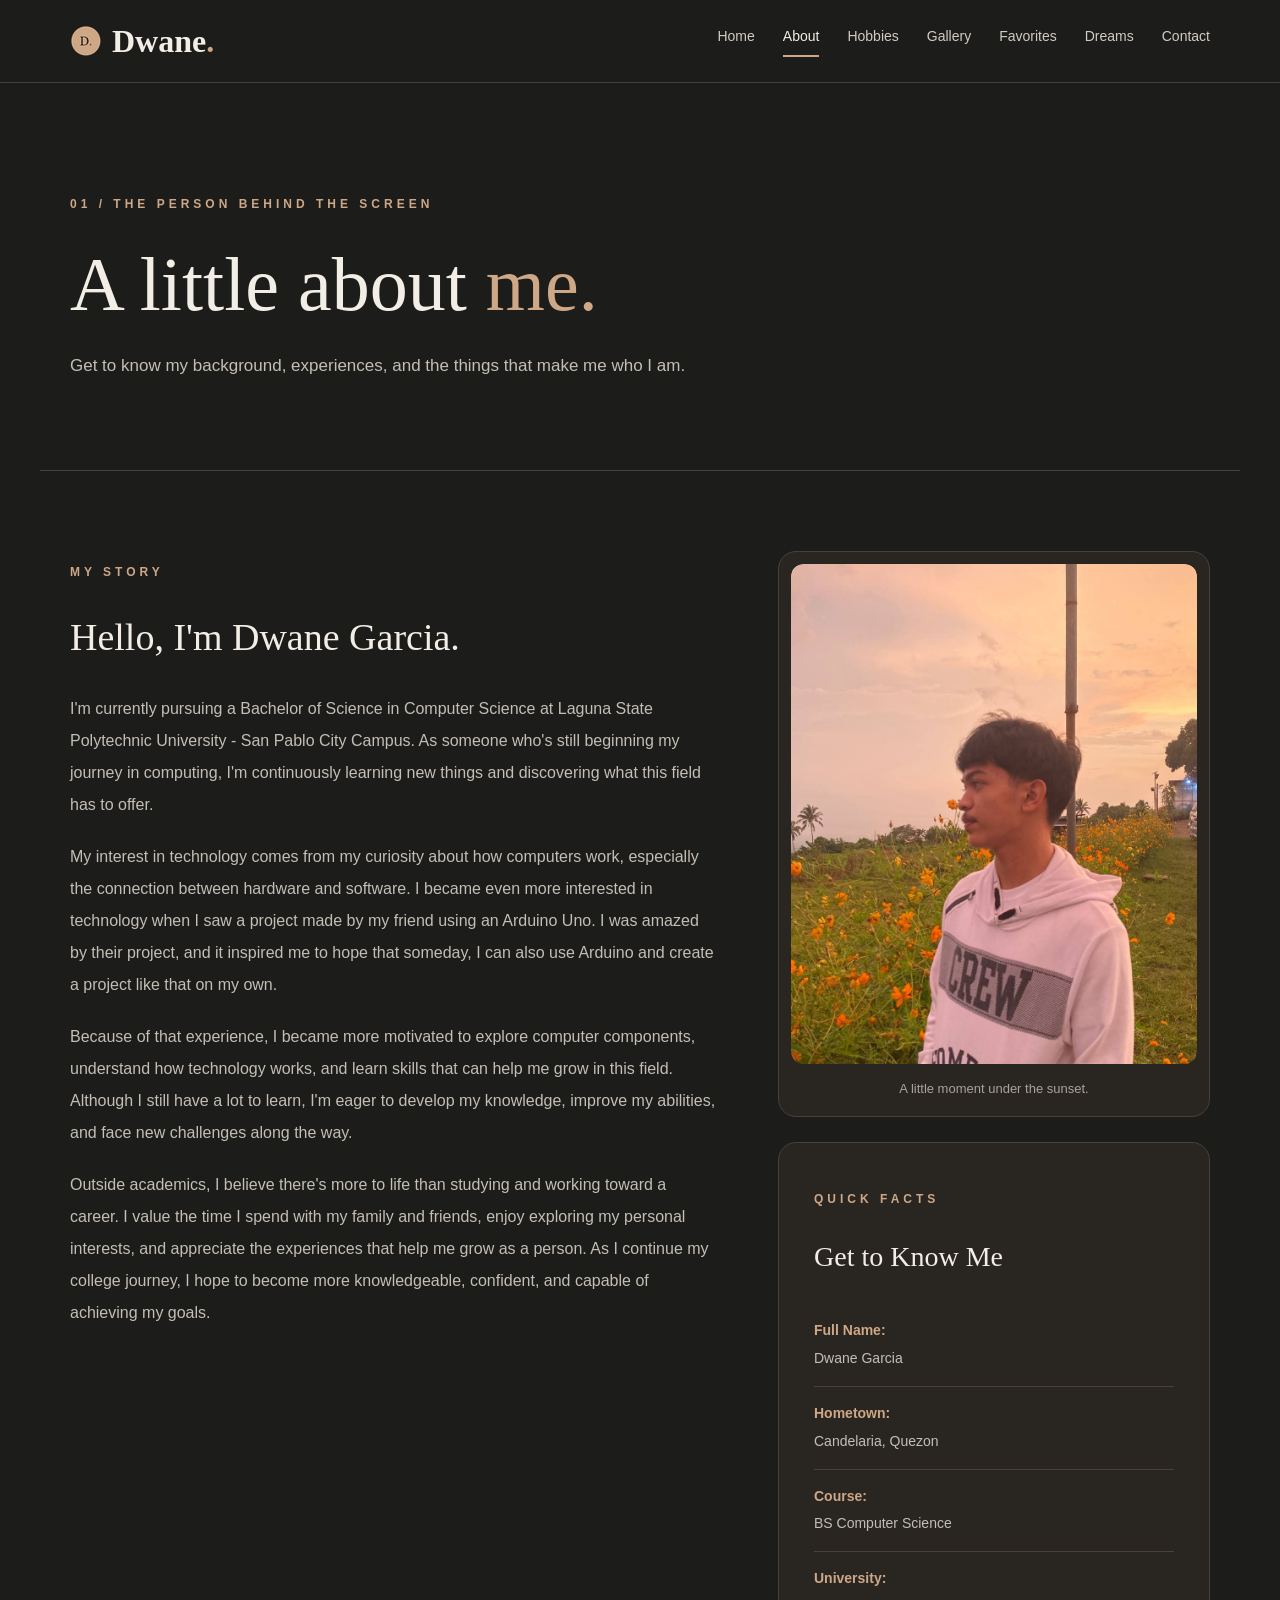
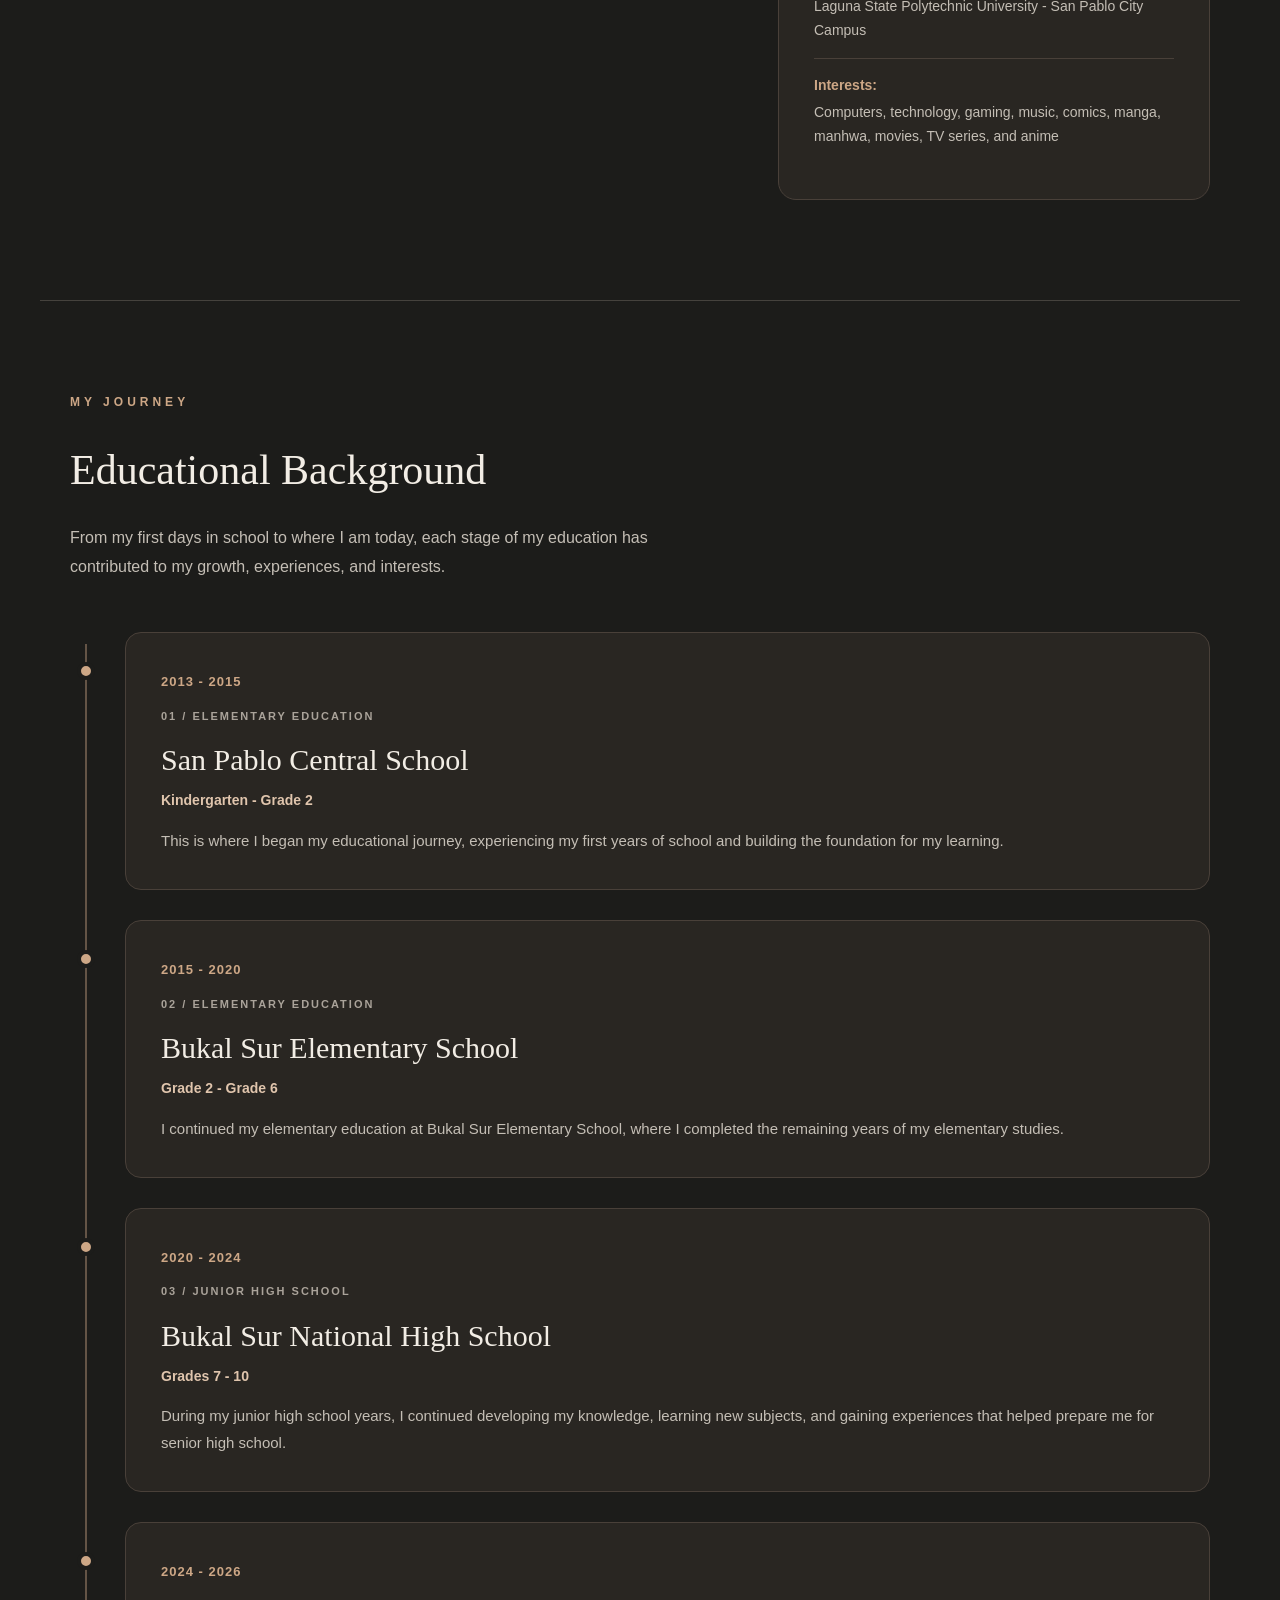
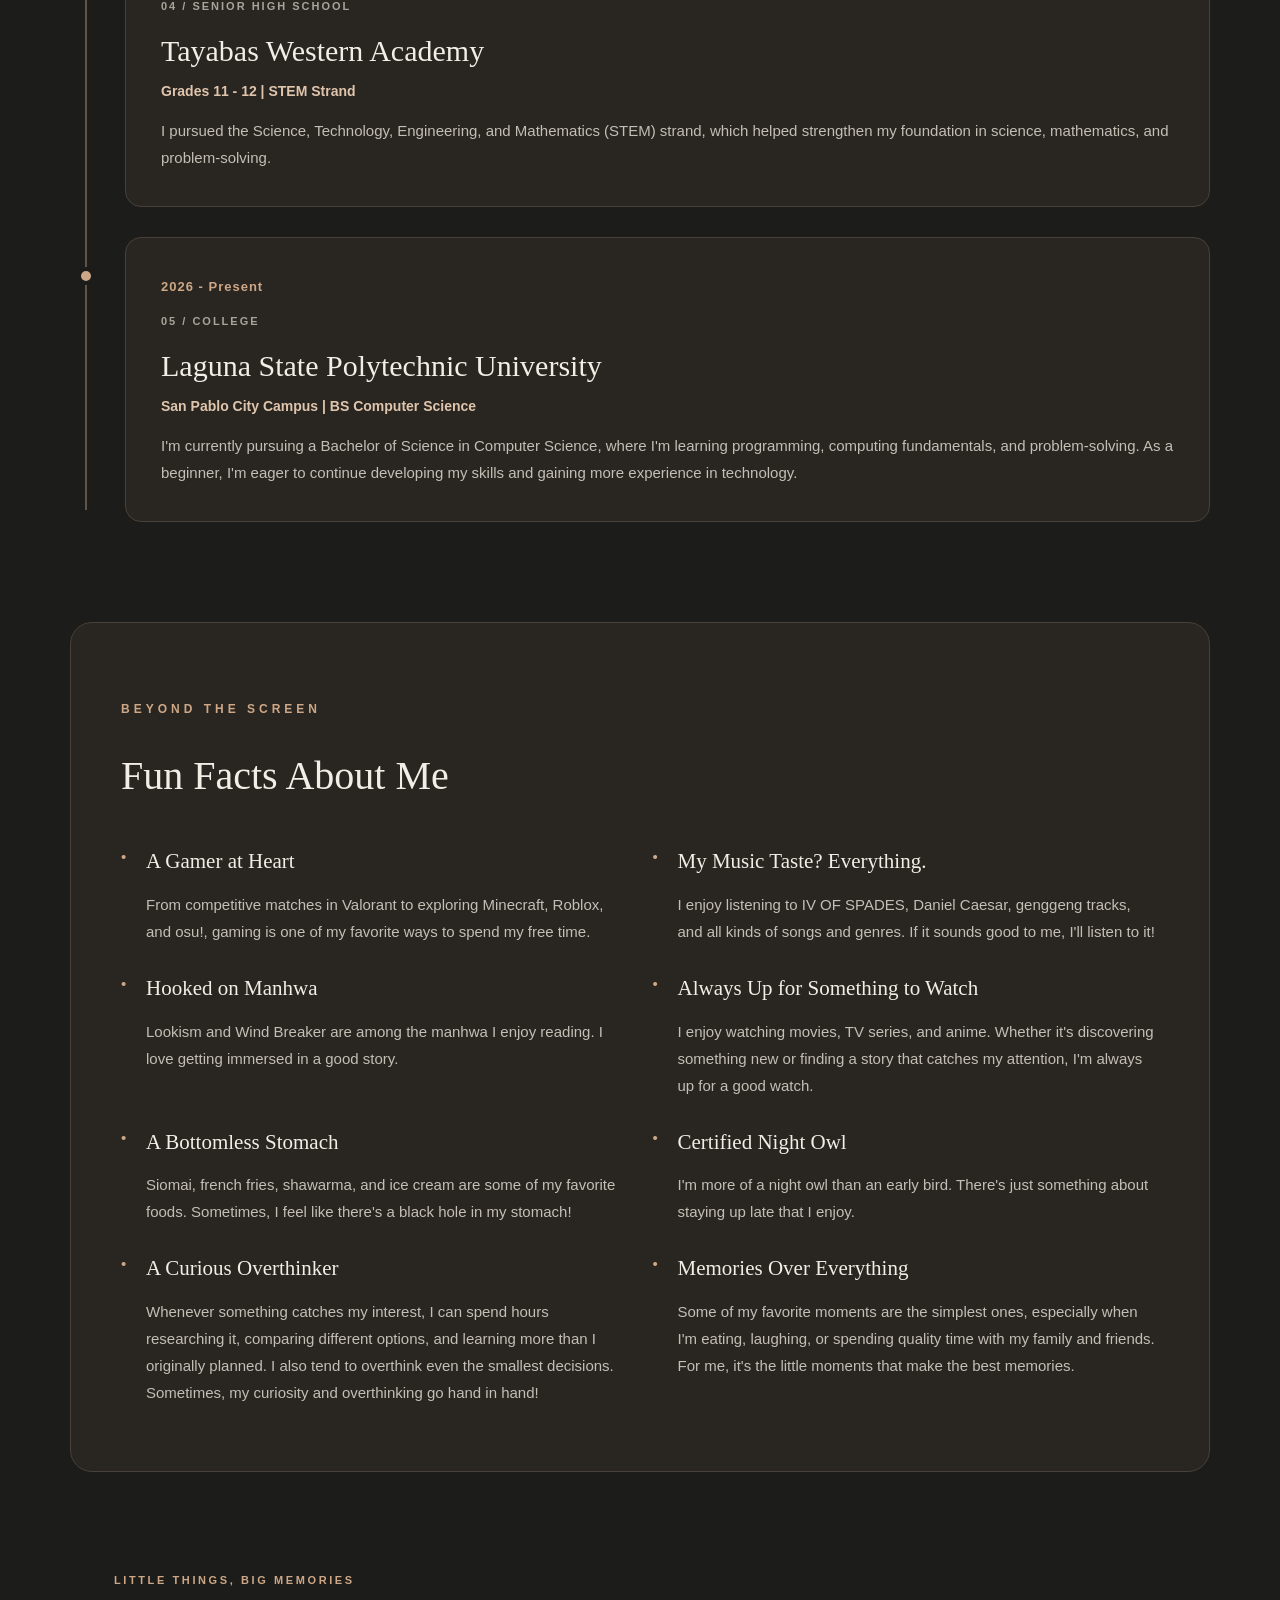
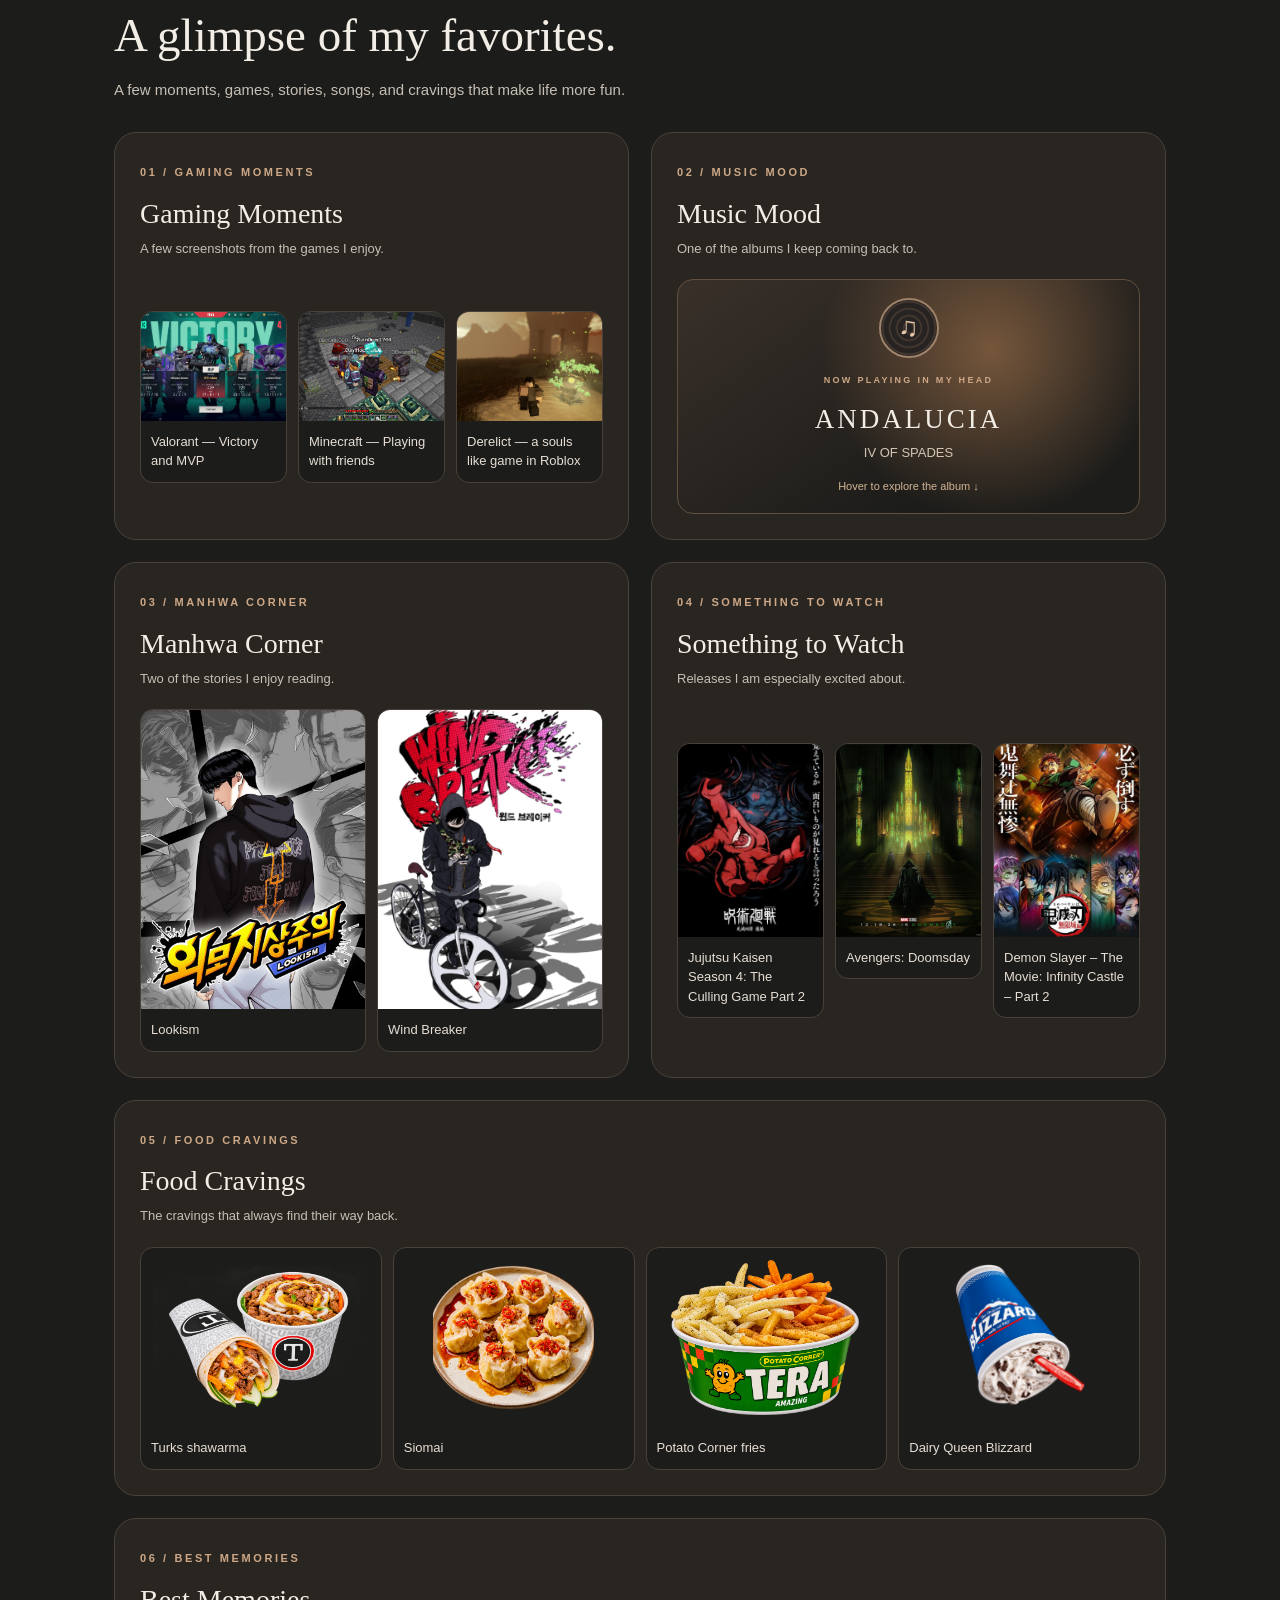
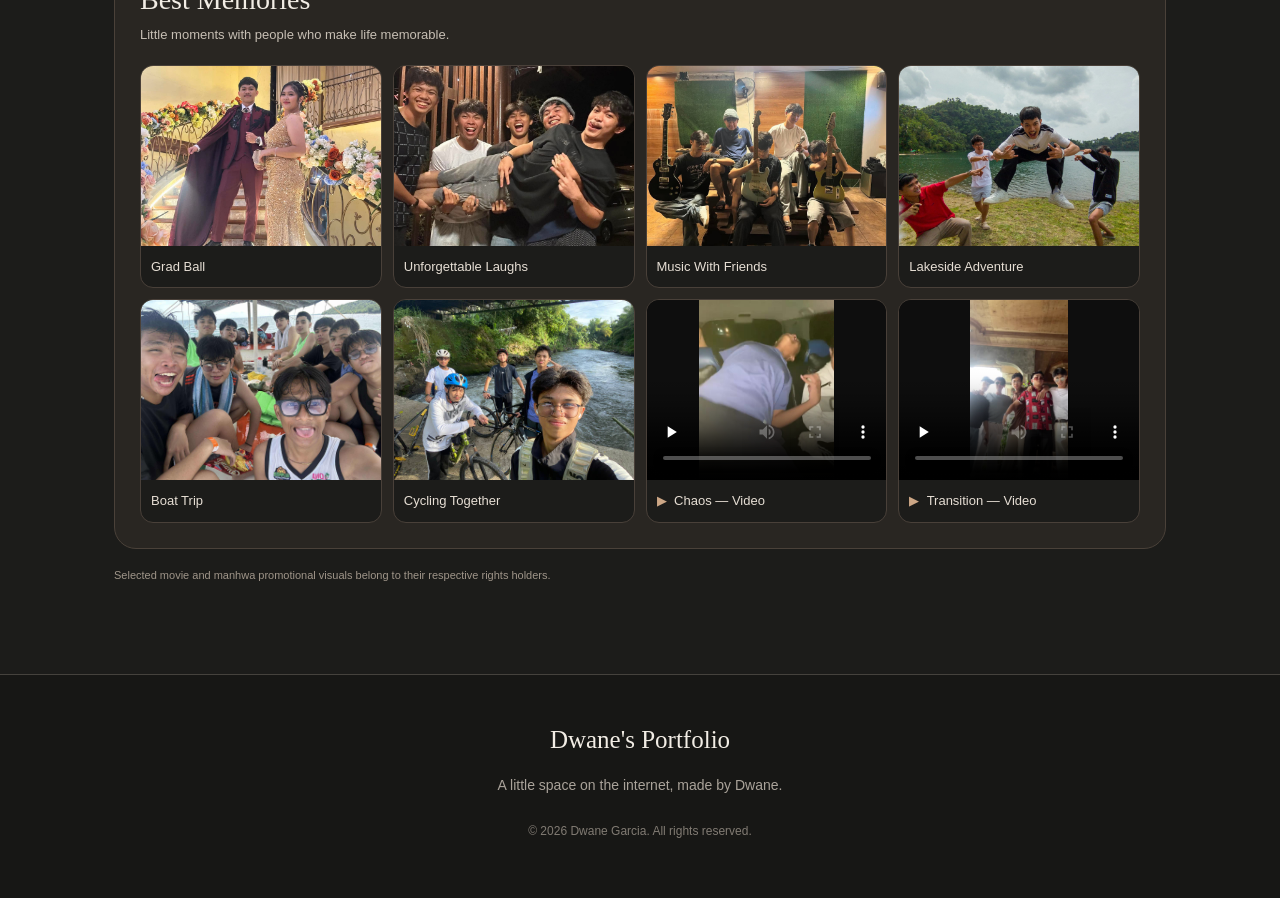
==== commit 49483fde: "(Update) Header & Favicon (Fix) Error on Hobbies Page on nested <p> tag" ====
--- a/about.html
+++ b/about.html
@@ -7,29 +7,39 @@
 
     <title>About Me | Dwane's Portfolio</title>
     <link rel="stylesheet" href="css/style.css">
+    <link
+      rel="shortcut icon"
+      href="./images/Favicon/favicon.png"
+      type="image/x-icon"
+    />
 </head>
 
 <body>
 
     <!-- HEADER AND NAVIGATION -->
-    <header class="site-header">
-        <div class="header-container">
-
-            <a href="index.html" class="logo">
-                Dwane<span>.</span>
-            </a>
-
-            <nav class="navigation" aria-label="Main navigation">
-                <a href="index.html">Home</a>
-                <a href="about.html" class="active" aria-current="page">About</a>
-                <a href="hobbies.html">Hobbies</a>
-                <a href="gallery.html">Gallery</a>
-                <a href="favorites.html">Favorites</a>
-                <a href="dreams.html">Dreams</a>
-                <a href="contact.html">Contact</a>
-            </nav>
-
-        </div>
+   <header class="site-header">
+      <div class="header-container">
+        <a href="index.html" class="logo">
+          <img
+            class="header__favicon"
+            src="./images/Favicon/favicon-32x32.png"
+            alt=""
+            width="32"
+            height="32"
+          />
+          <span class="logo__text">Dwane<span class="logo__dot">.</span></span>
+        </a>
+
+        <nav class="navigation" aria-label="Main navigation">
+          <a href="index.html">Home</a>
+          <a href="about.html" class="active" aria-current="page">About</a>
+          <a href="hobbies.html">Hobbies</a>
+          <a href="gallery.html">Gallery</a>
+          <a href="favorites.html">Favorites</a>
+          <a href="dreams.html">Dreams</a>
+          <a href="contact.html">Contact</a>
+        </nav>
+      </div>
     </header>
 
     <main>
--- a/css/style.css
+++ b/css/style.css
@@ -1,536 +1,536 @@
 * {
-    box-sizing: border-box;
+  box-sizing: border-box;
 }
 
 html {
-    scroll-behavior: smooth;
+  scroll-behavior: smooth;
 }
 
 body {
-    margin: 0;
-    background-color: #1C1C1A;
-    color: #F2EDE5;
-    font-family: Arial, Helvetica, sans-serif;
-    line-height: 1.6;
+  margin: 0;
+  background-color: #1c1c1a;
+  color: #f2ede5;
+  font-family: Arial, Helvetica, sans-serif;
+  line-height: 1.6;
 }
 
 a {
-    text-decoration: none;
-    color: inherit;
+  text-decoration: none;
+  color: inherit;
 }
 
 img {
-    max-width: 100%;
+  max-width: 100%;
 }
 
 /* 2. HEADER AND NAVIGATION */
 
 .site-header {
-    background-color: #1C1C1A;
+  position: sticky;
+  top: 0;
+  z-index: 100;
+  background-color: #1c1c1a;
+  border-bottom: 1px solid #45423d;
 }
 
 .header-container {
-    max-width: 1200px;
-    margin: auto;
-    padding: 25px 30px;
-
-    display: flex;
-    align-items: center;
-    justify-content: space-between;
-    gap: 30px;
-
-    border-bottom: 1px solid #45423D;
+  max-width: 1200px;
+  margin: 0 auto;
+  padding: 25px 30px;
+  display: flex;
+  align-items: center;
+  justify-content: space-between;
+  gap: 30px;
 }
 
 .logo {
-    font-family: Georgia, serif;
-    font-size: 32px;
-    font-weight: bold;
-    white-space: nowrap;
-}
-
-.logo span {
-    color: #CDA786;
+  display: flex;
+  align-items: center;
+  gap: 10px;
+
+  font-family: Georgia, serif;
+  font-size: 32px;
+  font-weight: bold;
+  line-height: 1;
+  color: #f2ede5;
+  text-decoration: none;
+  white-space: nowrap;
+}
+
+.header__favicon {
+  width: 32px;
+  height: 32px;
+  border-radius: 50%;
+  flex-shrink: 0;
+}
+
+.logo__dot {
+  color: #cda786;
 }
 
 .navigation {
-    display: flex;
-    align-items: center;
-    flex-wrap: wrap;
-    gap: 28px;
+  display: flex;
+  align-items: center;
+  flex-wrap: wrap;
+  gap: 28px;
 }
 
 .navigation a {
-    color: #D1CBC3;
-    font-size: 14px;
-    padding-bottom: 7px;
-    border-bottom: 2px solid transparent;
-    transition: 0.3s;
+  color: #d1cbc3;
+  font-size: 14px;
+  text-decoration: none;
+  padding-bottom: 7px;
+  border-bottom: 2px solid transparent;
+  transition:
+    color 0.3s,
+    border-color 0.3s;
 }
 
 .navigation a:hover,
 .navigation a.active {
-    color: #F2EDE5;
-    border-bottom-color: #CDA786;
+  color: #f2ede5;
+  border-bottom-color: #cda786;
 }
 
 /* 3. HERO SECTION */
 
 .hero {
-    padding: 90px 30px;
+  padding: 90px 30px;
 }
 
 .hero-container {
-    max-width: 1200px;
-    margin: auto;
-
-    display: flex;
-    align-items: center;
-    justify-content: space-between;
-    gap: 70px;
+  max-width: 1200px;
+  margin: auto;
+
+  display: flex;
+  align-items: center;
+  justify-content: space-between;
+  gap: 70px;
 }
 
 .hero-content {
-    flex: 1;
+  flex: 1;
 }
 
 .section-label {
-    color: #CDA786;
+  color: #cda786;
+  font-size: 12px;
+  letter-spacing: 4px;
+  font-weight: bold;
+  margin-bottom: 25px;
+}
+
+.hero h1 {
+  font-family: Georgia, serif;
+  font-size: clamp(48px, 5.5vw, 78px);
+  font-weight: normal;
+  line-height: 1.15;
+  letter-spacing: -2px;
+  margin: 0 0 25px;
+}
+
+.hero h1 span {
+  color: #cda786;
+}
+
+.hero-description {
+  max-width: 490px;
+  font-size: 18px;
+  color: #c4beb5;
+  line-height: 1.9;
+}
+
+/* 4. HERO BUTTONS */
+
+.hero-buttons {
+  display: flex;
+  flex-wrap: wrap;
+  gap: 18px;
+  margin-top: 35px;
+}
+
+.btn {
+  display: inline-block;
+  padding: 14px 24px;
+  border-radius: 9px;
+
+  font-size: 14px;
+  font-weight: bold;
+  text-align: center;
+
+  transition: 0.3s;
+}
+
+.btn-primary {
+  background-color: #cda786;
+  color: #1c1c1a;
+  border: 1px solid #cda786;
+}
+
+.btn-primary:hover {
+  background-color: #e5bc97;
+  transform: translateY(-3px);
+}
+
+.btn-secondary {
+  background-color: transparent;
+  color: #f2ede5;
+  border: 1px solid #8c8073;
+}
+
+.btn-secondary:hover {
+  border-color: #cda786;
+  color: #cda786;
+  transform: translateY(-3px);
+}
+
+/* 5. HERO PHOTO */
+
+.hero-visual {
+  flex: 1;
+  max-width: 510px;
+  height: 410px;
+
+  position: relative;
+  display: flex;
+  align-items: center;
+  justify-content: center;
+}
+
+.hero-photo {
+  width: 100%;
+  height: 100%;
+
+  object-fit: contain;
+  object-position: center bottom;
+
+  position: relative;
+  z-index: 2;
+
+  border: none;
+  border-radius: 0;
+
+  transform: translateY(-18px) scale(1.15);
+  transform-origin: center bottom;
+
+  -webkit-mask-image: linear-gradient(
+    to bottom,
+    black 0%,
+    black 78%,
+    transparent 100%
+  );
+
+  mask-image: linear-gradient(to bottom, black 0%, black 78%, transparent 100%);
+
+  filter: drop-shadow(0 12px 25px rgba(0, 0, 0, 0.3));
+}
+
+.photo-decoration {
+  position: absolute;
+  z-index: 1;
+
+  width: 155px;
+  height: 155px;
+
+  top: 10px;
+  right: 0;
+
+  background-color: #796858;
+  border-radius: 35px;
+  opacity: 0.35;
+}
+
+.photo-accent {
+  position: absolute;
+  z-index: 1;
+
+  width: 135px;
+  height: 125px;
+
+  bottom: 5px;
+  left: 0;
+
+  background-color: #51483f;
+  border-radius: 35px;
+  opacity: 0.3;
+}
+
+/* 6. EXPLORE SECTION */
+
+.explore-section {
+  max-width: 1200px;
+  margin: auto;
+  padding: 70px 30px 100px;
+
+  border-top: 1px solid #45423d;
+  scroll-margin-top: 20px;
+}
+
+.section-heading {
+  text-align: center;
+  margin-bottom: 45px;
+}
+
+.section-heading h2 {
+  font-family: Georgia, serif;
+  font-size: 38px;
+  font-weight: normal;
+  margin: 0;
+}
+
+/* 7. EXPLORE GRID */
+
+.explore-grid {
+  display: grid;
+  grid-template-columns: repeat(5, 1fr);
+  gap: 0;
+}
+
+.explore-item {
+  padding: 25px 20px;
+  border-right: 1px solid #45423d;
+  transition: 0.3s;
+}
+
+.explore-item:last-child {
+  border-right: none;
+}
+
+.explore-item:hover {
+  background-color: #292824;
+  transform: translateY(-5px);
+}
+
+.explore-icon {
+  display: inline-flex;
+  align-items: center;
+  justify-content: center;
+
+  width: 48px;
+  height: 48px;
+
+  background-color: #3a332c;
+  color: #cda786;
+
+  border-radius: 12px;
+  font-size: 17px;
+  font-weight: bold;
+}
+
+.explore-item h3 {
+  font-family: Georgia, serif;
+  font-size: 23px;
+  font-weight: normal;
+  margin: 20px 0 5px;
+}
+
+.explore-item p {
+  color: #aaa39a;
+  font-size: 13px;
+  margin: 0;
+}
+
+.explore-arrow {
+  display: inline-block;
+  color: #cda786;
+  font-size: 24px;
+  margin-top: 15px;
+}
+
+/* 8. PERSONAL MOTTO */
+
+.motto-section {
+  max-width: 1140px;
+  margin: 0 auto 100px;
+  padding: 75px 60px;
+
+  background: linear-gradient(120deg, #2d2925, #43392f, #1c1c1a);
+
+  border: 1px solid #645446;
+  border-radius: 22px;
+}
+
+.motto-content {
+  border-left: 3px solid #cda786;
+  padding-left: 35px;
+}
+
+.motto-content blockquote {
+  font-family: Georgia, serif;
+  font-size: clamp(28px, 4vw, 48px);
+  font-style: italic;
+  line-height: 1.3;
+  margin: 0;
+}
+
+/* 9. FOOTER */
+
+.site-footer {
+  background-color: #171715;
+  border-top: 1px solid #45423d;
+  text-align: center;
+  padding: 45px 20px;
+}
+
+.footer-container {
+  max-width: 1200px;
+  margin: auto;
+}
+
+.footer-brand {
+  font-family: Georgia, serif;
+  font-size: 25px;
+  color: #f2ede5;
+  margin: 0;
+}
+
+.footer-message {
+  color: #aaa39a;
+  font-size: 14px;
+}
+
+.copyright {
+  color: #817b73;
+  font-size: 12px;
+  margin-top: 25px;
+}
+
+/* 10. RESPONSIVE DESIGN */
+
+/* TABLETS */
+
+@media (max-width: 1000px) {
+  .header-container {
+    flex-direction: column;
+  }
+
+  .navigation {
+    justify-content: center;
+  }
+
+  .hero-container {
+    gap: 35px;
+  }
+
+  .hero-visual {
+    height: 340px;
+  }
+
+  .explore-grid {
+    grid-template-columns: repeat(3, 1fr);
+    gap: 15px;
+  }
+
+  .explore-item {
+    border: 1px solid #45423d;
+    border-radius: 12px;
+  }
+
+  .explore-item:last-child {
+    border-right: 1px solid #45423d;
+  }
+}
+
+/* MOBILE PHONES */
+
+@media (max-width: 650px) {
+  .header-container {
+    padding: 20px;
+  }
+
+  .logo {
+    font-size: 28px;
+  }
+
+  .navigation {
+    max-width: 250px;
+    margin: 0 auto;
+    justify-content: center;
+    gap: 12px 18px;
+  }
+
+  .navigation a {
     font-size: 12px;
-    letter-spacing: 4px;
-    font-weight: bold;
-    margin-bottom: 25px;
-}
-
-.hero h1 {
-    font-family: Georgia, serif;
-    font-size: clamp(48px, 5.5vw, 78px);
-    font-weight: normal;
-    line-height: 1.15;
-    letter-spacing: -2px;
-    margin: 0 0 25px;
-}
-
-.hero h1 span {
-    color: #CDA786;
-}
-
-.hero-description {
-    max-width: 490px;
-    font-size: 18px;
-    color: #C4BEB5;
-    line-height: 1.9;
-}
-
-/* 4. HERO BUTTONS */
-
-.hero-buttons {
-    display: flex;
-    flex-wrap: wrap;
-    gap: 18px;
-    margin-top: 35px;
-}
-
-.btn {
-    display: inline-block;
-    padding: 14px 24px;
-    border-radius: 9px;
-
-    font-size: 14px;
-    font-weight: bold;
+  }
+
+  .hero {
+    padding: 60px 20px;
+  }
+
+  .hero-container {
+    flex-direction: column-reverse;
     text-align: center;
-
-    transition: 0.3s;
-}
-
-.btn-primary {
-    background-color: #CDA786;
-    color: #1C1C1A;
-    border: 1px solid #CDA786;
-}
-
-.btn-primary:hover {
-    background-color: #E5BC97;
-    transform: translateY(-3px);
-}
-
-.btn-secondary {
-    background-color: transparent;
-    color: #F2EDE5;
-    border: 1px solid #8C8073;
-}
-
-.btn-secondary:hover {
-    border-color: #CDA786;
-    color: #CDA786;
-    transform: translateY(-3px);
-}
-
-/* 5. HERO PHOTO */
-
-.hero-visual {
-    flex: 1;
-    max-width: 510px;
-    height: 410px;
-
-    position: relative;
-    display: flex;
-    align-items: center;
+  }
+
+  .hero-content {
+    width: 100%;
+  }
+
+  .hero-description {
+    max-width: 540px;
+    font-size: 16px;
+    color: #c4beb5;
+    line-height: 1.8;
+    margin-bottom: 18px;
+  }
+
+  .hero-buttons {
     justify-content: center;
-}
-
-
-.hero-photo {
+  }
+
+  .hero-visual {
     width: 100%;
-    height: 100%;
-
-    object-fit: contain;
-    object-position: center bottom;
-
-    position: relative;
-    z-index: 2;
-
-    border: none;
-    border-radius: 0;
-
-    transform: translateY(-18px) scale(1.15);
-    transform-origin: center bottom;
-
-    -webkit-mask-image: linear-gradient(to bottom,
-            black 0%,
-            black 78%,
-            transparent 100%);
-
-    mask-image: linear-gradient(to bottom,
-            black 0%,
-            black 78%,
-            transparent 100%);
-
-    filter: drop-shadow(0 12px 25px rgba(0, 0, 0, 0.3));
-}
-
-
-
-.photo-decoration {
-    position: absolute;
-    z-index: 1;
-
-    width: 155px;
-    height: 155px;
-
-    top: 10px;
-    right: 0;
-
-    background-color: #796858;
-    border-radius: 35px;
-    opacity: 0.35;
-}
-
-.photo-accent {
-    position: absolute;
-    z-index: 1;
-
-    width: 135px;
-    height: 125px;
-
-    bottom: 5px;
-    left: 0;
-
-    background-color: #51483F;
-    border-radius: 35px;
-    opacity: 0.3;
-}
-
-
-/* 6. EXPLORE SECTION */
-
-.explore-section {
-    max-width: 1200px;
-    margin: auto;
-    padding: 70px 30px 100px;
-
-    border-top: 1px solid #45423D;
-    scroll-margin-top: 20px;
-}
-
-.section-heading {
-    text-align: center;
-    margin-bottom: 45px;
-}
-
-.section-heading h2 {
-    font-family: Georgia, serif;
-    font-size: 38px;
-    font-weight: normal;
-    margin: 0;
-}
-
-/* 7. EXPLORE GRID */
-
-.explore-grid {
-    display: grid;
-    grid-template-columns: repeat(5, 1fr);
-    gap: 0;
-}
-
-.explore-item {
-    padding: 25px 20px;
-    border-right: 1px solid #45423D;
-    transition: 0.3s;
-}
-
-.explore-item:last-child {
-    border-right: none;
-}
-
-.explore-item:hover {
-    background-color: #292824;
-    transform: translateY(-5px);
-}
-
-.explore-icon {
-    display: inline-flex;
-    align-items: center;
-    justify-content: center;
-
-    width: 48px;
-    height: 48px;
-
-    background-color: #3A332C;
-    color: #CDA786;
-
-    border-radius: 12px;
-    font-size: 17px;
-    font-weight: bold;
-}
-
-.explore-item h3 {
-    font-family: Georgia, serif;
-    font-size: 23px;
-    font-weight: normal;
-    margin: 20px 0 5px;
-}
-
-.explore-item p {
-    color: #AAA39A;
-    font-size: 13px;
-    margin: 0;
-}
-
-.explore-arrow {
-    display: inline-block;
-    color: #CDA786;
-    font-size: 24px;
-    margin-top: 15px;
-}
-
-/* 8. PERSONAL MOTTO */
-
-.motto-section {
-    max-width: 1140px;
-    margin: 0 auto 100px;
-    padding: 75px 60px;
-
-    background: linear-gradient(120deg,
-            #2D2925,
-            #43392F,
-            #1C1C1A);
-
-    border: 1px solid #645446;
-    border-radius: 22px;
-}
-
-.motto-content {
-    border-left: 3px solid #CDA786;
-    padding-left: 35px;
-}
-
-.motto-content blockquote {
-    font-family: Georgia, serif;
-    font-size: clamp(28px, 4vw, 48px);
-    font-style: italic;
-    line-height: 1.3;
-    margin: 0;
-}
-
-/* 9. FOOTER */
-
-.site-footer {
-    background-color: #171715;
-    border-top: 1px solid #45423D;
-    text-align: center;
-    padding: 45px 20px;
-}
-
-.footer-container {
-    max-width: 1200px;
-    margin: auto;
-}
-
-.footer-brand {
-    font-family: Georgia, serif;
-    font-size: 25px;
-    color: #F2EDE5;
-    margin: 0;
-}
-
-.footer-message {
-    color: #AAA39A;
-    font-size: 14px;
-}
-
-.copyright {
-    color: #817B73;
-    font-size: 12px;
-    margin-top: 25px;
-}
-
-/* 10. RESPONSIVE DESIGN */
-
-/* TABLETS */
-
-@media (max-width: 1000px) {
-
-    .header-container {
-        flex-direction: column;
-    }
-
-    .navigation {
-        justify-content: center;
-    }
-
-    .hero-container {
-        gap: 35px;
-    }
-
-    .hero-visual {
-        height: 340px;
-    }
-
-    .explore-grid {
-        grid-template-columns: repeat(3, 1fr);
-        gap: 15px;
-    }
-
-    .explore-item {
-        border: 1px solid #45423D;
-        border-radius: 12px;
-    }
-
-    .explore-item:last-child {
-        border-right: 1px solid #45423D;
-    }
-}
-
-/* MOBILE PHONES */
-
-@media (max-width: 650px) {
-
-    .header-container {
-        padding: 20px;
-    }
-
-    .logo {
-        font-size: 28px;
-    }
-
-
-    .navigation {
-        max-width: 250px;
-        margin: 0 auto;
-        justify-content: center;
-        gap: 12px 18px;
-    }
-
-
-    .navigation a {
-        font-size: 12px;
-    }
-
-    .hero {
-        padding: 60px 20px;
-    }
-
-    .hero-container {
-        flex-direction: column-reverse;
-        text-align: center;
-    }
-
-    .hero-content {
-        width: 100%;
-    }
-
-
-    .hero-description {
-        max-width: 540px;
-        font-size: 16px;
-        color: #C4BEB5;
-        line-height: 1.8;
-        margin-bottom: 18px;
-    }
-
-
-    .hero-buttons {
-        justify-content: center;
-    }
-
-    .hero-visual {
-        width: 100%;
-        height: 300px;
-    }
-
-    .hero-photo {
-        height: 270px;
-        transform: translateY(0) scale(1.02);
-    }
-
-    .explore-section {
-        padding: 60px 20px;
-    }
-
-    .section-heading h2 {
-        font-size: 30px;
-    }
-
-    .explore-grid {
-        grid-template-columns: repeat(2, 1fr);
-    }
-
-    .explore-item {
-        padding: 20px 15px;
-    }
-
-
-    .explore-item:last-child {
-        grid-column: 1 / -1;
-    }
-
-
-    .explore-item h3 {
-        font-size: 20px;
-    }
-
-    .motto-section {
-        margin: 0 20px 60px;
-        padding: 45px 25px;
-    }
-
-    .motto-content {
-        padding-left: 20px;
-    }
+    height: 300px;
+  }
+
+  .hero-photo {
+    height: 270px;
+    transform: translateY(0) scale(1.02);
+  }
+
+  .explore-section {
+    padding: 60px 20px;
+  }
+
+  .section-heading h2 {
+    font-size: 30px;
+  }
+
+  .explore-grid {
+    grid-template-columns: repeat(2, 1fr);
+  }
+
+  .explore-item {
+    padding: 20px 15px;
+  }
+
+  .explore-item:last-child {
+    grid-column: 1 / -1;
+  }
+
+  .explore-item h3 {
+    font-size: 20px;
+  }
+
+  .motto-section {
+    margin: 0 20px 60px;
+    padding: 45px 25px;
+  }
+
+  .motto-content {
+    padding-left: 20px;
+  }
 }
 
 @media (max-width: 380px) {
-
-    .explore-grid {
-        grid-template-columns: 1fr;
-    }
-
-    .hero h1 {
-        font-size: 44px;
-    }
-}
-
+  .explore-grid {
+    grid-template-columns: 1fr;
+  }
+
+  .hero h1 {
+    font-size: 44px;
+  }
+}
 
 /* =========================================
    ABOUT ME PAGE
@@ -540,112 +540,107 @@
 /* 11. ABOUT PAGE INTRODUCTION */
 
 .about-intro {
-    max-width: 1200px;
-    margin: auto;
-    padding: 100px 30px 70px;
-
-    border-bottom: 1px solid #45423D;
+  max-width: 1200px;
+  margin: auto;
+  padding: 100px 30px 70px;
+
+  border-bottom: 1px solid #45423d;
 }
 
 .about-intro h1 {
-    font-family: Georgia, serif;
-    font-size: clamp(48px, 6vw, 76px);
-    font-weight: normal;
-    line-height: 1.2;
-
-    margin: 20px 0;
+  font-family: Georgia, serif;
+  font-size: clamp(48px, 6vw, 76px);
+  font-weight: normal;
+  line-height: 1.2;
+
+  margin: 20px 0;
 }
 
 .about-intro h1 span {
-    color: #CDA786;
-}
-
-.about-intro>p:last-child {
-    max-width: 650px;
-    font-size: 17px;
-    color: #C4BEB5;
-    line-height: 1.9;
-}
-
+  color: #cda786;
+}
+
+.about-intro > p:last-child {
+  max-width: 650px;
+  font-size: 17px;
+  color: #c4beb5;
+  line-height: 1.9;
+}
 
 /* 12. ABOUT CONTENT LAYOUT */
 
 .about-content {
-    max-width: 1200px;
-    margin: auto;
-    padding: 80px 30px 100px;
-
-    display: grid;
-    grid-template-columns: 1.5fr 1fr;
-    gap: 60px;
-    align-items: start;
-}
-
+  max-width: 1200px;
+  margin: auto;
+  padding: 80px 30px 100px;
+
+  display: grid;
+  grid-template-columns: 1.5fr 1fr;
+  gap: 60px;
+  align-items: start;
+}
 
 /* 13. MY STORY */
 
 .about-story h2 {
-    font-family: Georgia, serif;
-    font-size: 38px;
-    font-weight: normal;
-
-    margin: 15px 0 25px;
+  font-family: Georgia, serif;
+  font-size: 38px;
+  font-weight: normal;
+
+  margin: 15px 0 25px;
 }
 
 .about-story p:not(.section-label) {
-    color: #C4BEB5;
-    font-size: 16px;
-    line-height: 2;
-
-    margin-bottom: 20px;
-}
-
+  color: #c4beb5;
+  font-size: 16px;
+  line-height: 2;
+
+  margin-bottom: 20px;
+}
 
 /* 14. QUICK FACTS */
 
 .about-facts {
-    background-color: #292622;
-    border: 1px solid #494039;
-    border-radius: 18px;
-
-    padding: 35px;
+  background-color: #292622;
+  border: 1px solid #494039;
+  border-radius: 18px;
+
+  padding: 35px;
 }
 
 .about-facts h2 {
-    font-family: Georgia, serif;
-    font-size: 28px;
-    font-weight: normal;
-    margin: 10px 0 25px;
+  font-family: Georgia, serif;
+  font-size: 28px;
+  font-weight: normal;
+  margin: 10px 0 25px;
 }
 
 .about-facts ul {
-    list-style: none;
-    margin: 0;
-    padding: 0;
+  list-style: none;
+  margin: 0;
+  padding: 0;
 }
 
 .about-facts li {
-    padding: 15px 0;
-    border-bottom: 1px solid #494039;
-
-    color: #C4BEB5;
-    font-size: 14px;
-    line-height: 1.7;
+  padding: 15px 0;
+  border-bottom: 1px solid #494039;
+
+  color: #c4beb5;
+  font-size: 14px;
+  line-height: 1.7;
 }
 
 .about-facts li:last-child {
-    border-bottom: none;
+  border-bottom: none;
 }
 
 .about-facts strong {
-    display: block;
-    color: #CDA786;
-    margin-bottom: 4px;
-}
-
+  display: block;
+  color: #cda786;
+  margin-bottom: 4px;
+}
 
 /* 15. EDUCATIONAL BACKGROUND */
-
 
 /* =========================================
    EDUCATIONAL JOURNEY - TIMELINE
@@ -654,328 +649,319 @@
 /* MAIN EDUCATION SECTION */
 
 .education-section {
-    max-width: 1200px;
-    margin: auto;
-    padding: 80px 30px 100px;
-
-    border-top: 1px solid #45423D;
+  max-width: 1200px;
+  margin: auto;
+  padding: 80px 30px 100px;
+
+  border-top: 1px solid #45423d;
 }
 
 .education-section h2 {
-    font-family: Georgia, serif;
-    font-size: clamp(30px, 4vw, 42px);
-    font-weight: normal;
-
-    margin: 10px 0 20px;
+  font-family: Georgia, serif;
+  font-size: clamp(30px, 4vw, 42px);
+  font-weight: normal;
+
+  margin: 10px 0 20px;
 }
 
 .education-description {
-    max-width: 650px;
-    margin: 0 0 50px;
-
-    color: #C4BEB5;
-    font-size: 16px;
-    line-height: 1.8;
+  max-width: 650px;
+  margin: 0 0 50px;
+
+  color: #c4beb5;
+  font-size: 16px;
+  line-height: 1.8;
 }
 
 /* TIMELINE CONTAINER */
 
 .education-timeline {
-    position: relative;
-    padding-left: 55px;
+  position: relative;
+  padding-left: 55px;
 }
 
 /* VERTICAL TIMELINE LINE */
 
 .education-timeline::before {
-    content: "";
-
-    position: absolute;
-    top: 12px;
-    bottom: 12px;
-    left: 15px;
-
-    width: 2px;
-    background-color: #645446;
+  content: "";
+
+  position: absolute;
+  top: 12px;
+  bottom: 12px;
+  left: 15px;
+
+  width: 2px;
+  background-color: #645446;
 }
 
 /* INDIVIDUAL TIMELINE ENTRY */
 
 .timeline-item {
-    position: relative;
-    margin-bottom: 30px;
+  position: relative;
+  margin-bottom: 30px;
 }
 
 .timeline-item:last-child {
-    margin-bottom: 0;
+  margin-bottom: 0;
 }
 
 /* TIMELINE CIRCLE */
 
 .timeline-dot {
-    position: absolute;
-
-    top: 30px;
-    left: -48px;
-
-    width: 18px;
-    height: 18px;
-
-    background-color: #CDA786;
-    border: 4px solid #1C1C1A;
-    border-radius: 50%;
-
-    z-index: 1;
+  position: absolute;
+
+  top: 30px;
+  left: -48px;
+
+  width: 18px;
+  height: 18px;
+
+  background-color: #cda786;
+  border: 4px solid #1c1c1a;
+  border-radius: 50%;
+
+  z-index: 1;
 }
 
 /* TIMELINE CARD */
 
 .timeline-content {
-    background-color: #292622;
-    border: 1px solid #494039;
-    border-radius: 16px;
-
-    padding: 35px;
-
-    transition:
-        transform 0.3s ease,
-        border-color 0.3s ease;
+  background-color: #292622;
+  border: 1px solid #494039;
+  border-radius: 16px;
+
+  padding: 35px;
+
+  transition:
+    transform 0.3s ease,
+    border-color 0.3s ease;
 }
 
 /* CARD HOVER EFFECT */
 
 .timeline-content:hover {
-    transform: translateY(-5px);
-    border-color: #CDA786;
+  transform: translateY(-5px);
+  border-color: #cda786;
 }
 
 /* SCHOOL YEARS */
 
 .timeline-year {
-    display: inline-block;
-
-    color: #CDA786;
-    font-size: 13px;
-    font-weight: bold;
-    letter-spacing: 1px;
-
-    margin: 0 0 15px;
+  display: inline-block;
+
+  color: #cda786;
+  font-size: 13px;
+  font-weight: bold;
+  letter-spacing: 1px;
+
+  margin: 0 0 15px;
 }
 
 /* EDUCATION LEVEL */
 
 .timeline-level {
-    display: block;
-
-    color: #AAA39A;
-    font-size: 11px;
-    font-weight: bold;
-    letter-spacing: 2px;
+  display: block;
+
+  color: #aaa39a;
+  font-size: 11px;
+  font-weight: bold;
+  letter-spacing: 2px;
 }
 
 /* SCHOOL NAME */
 
 .timeline-content h3 {
-    font-family: Georgia, serif;
-    font-size: clamp(23px, 3vw, 30px);
-    font-weight: normal;
-    line-height: 1.3;
-
-    margin: 15px 0 10px;
+  font-family: Georgia, serif;
+  font-size: clamp(23px, 3vw, 30px);
+  font-weight: normal;
+  line-height: 1.3;
+
+  margin: 15px 0 10px;
 }
 
 /* GRADE OR PROGRAM */
 
 .timeline-grade {
-    color: #E0C5AD;
+  color: #e0c5ad;
+  font-size: 14px;
+  font-weight: bold;
+
+  margin: 0 0 15px;
+}
+
+/* SHORT DESCRIPTION */
+
+.timeline-description {
+  color: #c4beb5;
+  font-size: 15px;
+  line-height: 1.8;
+  margin: 0;
+}
+
+/* RESPONSIVE TIMELINE */
+
+@media (max-width: 650px) {
+  .education-section {
+    padding: 60px 20px;
+  }
+
+  .education-description {
+    font-size: 15px;
+  }
+
+  .education-timeline {
+    padding-left: 35px;
+  }
+
+  .education-timeline::before {
+    left: 9px;
+  }
+
+  .timeline-dot {
+    left: -34px;
+    width: 16px;
+    height: 16px;
+  }
+
+  .timeline-content {
+    padding: 25px 20px;
+  }
+
+  .timeline-content h3 {
+    font-size: 23px;
+  }
+
+  .timeline-description {
     font-size: 14px;
-    font-weight: bold;
-
-    margin: 0 0 15px;
-}
-
-/* SHORT DESCRIPTION */
-
-.timeline-description {
-    color: #C4BEB5;
+  }
+}
+
+/* 16. INTERESTING FACTS SECTION */
+
+.about-interests {
+  max-width: 1140px;
+  margin: 0 auto 100px;
+  padding: 65px 50px;
+
+  background-color: #292622;
+  border: 1px solid #494039;
+  border-radius: 22px;
+}
+
+.about-interests h2 {
+  font-family: Georgia, serif;
+  font-size: clamp(30px, 4vw, 40px);
+  font-weight: normal;
+
+  margin: 10px 0 35px;
+}
+
+.about-interests ul {
+  display: grid;
+  grid-template-columns: repeat(2, 1fr);
+  gap: 25px;
+
+  list-style: none;
+  padding: 0;
+  margin: 0;
+}
+
+.about-interests li {
+  position: relative;
+  padding-left: 25px;
+
+  color: #c4beb5;
+  font-size: 15px;
+  line-height: 1.8;
+}
+
+/* FUN FACT TITLES */
+
+.about-interests li strong {
+  display: block;
+  color: #f2ede5;
+
+  font-family: Georgia, serif;
+  font-size: 21px;
+  font-weight: normal;
+
+  margin-bottom: 10px;
+}
+
+.about-interests li::before {
+  content: "•";
+  color: #cda786;
+
+  position: absolute;
+  left: 0;
+  top: 0;
+}
+
+/* 17. ABOUT PAGE RESPONSIVENESS */
+
+/* TABLETS */
+
+@media (max-width: 900px) {
+  .about-content {
+    grid-template-columns: 1fr;
+    gap: 40px;
+  }
+
+  .education-grid {
+    grid-template-columns: 1fr;
+  }
+
+  .about-interests {
+    margin-left: 30px;
+    margin-right: 30px;
+  }
+}
+
+/* MOBILE PHONES */
+
+@media (max-width: 650px) {
+  .about-intro {
+    padding: 65px 20px 50px;
+  }
+
+  .about-intro h1 {
+    font-size: 44px;
+  }
+
+  .about-intro > p:last-child {
     font-size: 15px;
-    line-height: 1.8;
-    margin: 0;
-}
-
-/* RESPONSIVE TIMELINE */
-
-@media (max-width: 650px) {
-
-    .education-section {
-        padding: 60px 20px;
-    }
-
-    .education-description {
-        font-size: 15px;
-    }
-
-    .education-timeline {
-        padding-left: 35px;
-    }
-
-    .education-timeline::before {
-        left: 9px;
-    }
-
-    .timeline-dot {
-        left: -34px;
-        width: 16px;
-        height: 16px;
-    }
-
-    .timeline-content {
-        padding: 25px 20px;
-    }
-
-    .timeline-content h3 {
-        font-size: 23px;
-    }
-
-    .timeline-description {
-        font-size: 14px;
-    }
-}
-
-
-
-/* 16. INTERESTING FACTS SECTION */
-
-.about-interests {
-    max-width: 1140px;
-    margin: 0 auto 100px;
-    padding: 65px 50px;
-
-    background-color: #292622;
-    border: 1px solid #494039;
-    border-radius: 22px;
-}
-
-.about-interests h2 {
-    font-family: Georgia, serif;
-    font-size: clamp(30px, 4vw, 40px);
-    font-weight: normal;
-
-    margin: 10px 0 35px;
-}
-
-.about-interests ul {
-    display: grid;
-    grid-template-columns: repeat(2, 1fr);
-    gap: 25px;
-
-    list-style: none;
-    padding: 0;
-    margin: 0;
-}
-
-.about-interests li {
-    position: relative;
-    padding-left: 25px;
-
-    color: #C4BEB5;
-    font-size: 15px;
-    line-height: 1.8;
-}
-
-
-/* FUN FACT TITLES */
-
-.about-interests li strong {
-    display: block;
-    color: #F2EDE5;
-
-    font-family: Georgia, serif;
-    font-size: 21px;
-    font-weight: normal;
-
-    margin-bottom: 10px;
-}
-
-
-.about-interests li::before {
-    content: "•";
-    color: #CDA786;
-
-    position: absolute;
-    left: 0;
-    top: 0;
-}
-
-
-/* 17. ABOUT PAGE RESPONSIVENESS */
-
-/* TABLETS */
-
-@media (max-width: 900px) {
-
-    .about-content {
-        grid-template-columns: 1fr;
-        gap: 40px;
-    }
-
-    .education-grid {
-        grid-template-columns: 1fr;
-    }
-
-    .about-interests {
-        margin-left: 30px;
-        margin-right: 30px;
-    }
-}
-
-/* MOBILE PHONES */
-
-@media (max-width: 650px) {
-
-    .about-intro {
-        padding: 65px 20px 50px;
-    }
-
-    .about-intro h1 {
-        font-size: 44px;
-    }
-
-    .about-intro>p:last-child {
-        font-size: 15px;
-    }
-
-    .about-content {
-        padding: 60px 20px;
-    }
-
-    .about-story h2 {
-        font-size: 32px;
-    }
-
-    .about-facts {
-        padding: 25px;
-    }
-
-    .education-section {
-        padding: 60px 20px;
-    }
-
-    .education-item {
-        padding: 25px;
-    }
-
-    .about-interests {
-        margin: 0 20px 60px;
-        padding: 40px 25px;
-    }
-
-    .about-interests ul {
-        grid-template-columns: 1fr;
-        gap: 20px;
-    }
-}
-
+  }
+
+  .about-content {
+    padding: 60px 20px;
+  }
+
+  .about-story h2 {
+    font-size: 32px;
+  }
+
+  .about-facts {
+    padding: 25px;
+  }
+
+  .education-section {
+    padding: 60px 20px;
+  }
+
+  .education-item {
+    padding: 25px;
+  }
+
+  .about-interests {
+    margin: 0 20px 60px;
+    padding: 40px 25px;
+  }
+
+  .about-interests ul {
+    grid-template-columns: 1fr;
+    gap: 20px;
+  }
+}
 
 /* =========================================
    HOME PAGE - A GLIMPSE INTO MY LIFE
@@ -984,714 +970,730 @@
 /* SECTION CONTAINER */
 
 .glimpse-section {
-    padding: 80px 30px 100px;
-    scroll-margin-top: 20px;
+  padding: 80px 30px 100px;
+  scroll-margin-top: 20px;
 }
 
 .glimpse-container {
-    max-width: 1140px;
-    margin: auto;
-    padding-top: 70px;
-    border-top: 1px solid #45423D;
+  max-width: 1140px;
+  margin: auto;
+  padding-top: 70px;
+  border-top: 1px solid #45423d;
 }
 
 /* SECTION HEADING */
 
 .glimpse-heading {
-    margin-bottom: 45px;
+  margin-bottom: 45px;
 }
 
 .glimpse-heading h2 {
-    font-family: Georgia, serif;
-    font-size: clamp(32px, 4vw, 44px);
-    font-weight: normal;
-    margin: 10px 0 20px;
-}
-
-.glimpse-heading>p:last-child {
-    max-width: 650px;
-    font-size: 16px;
-    line-height: 1.8;
-    color: #C4BEB5;
+  font-family: Georgia, serif;
+  font-size: clamp(32px, 4vw, 44px);
+  font-weight: normal;
+  margin: 10px 0 20px;
+}
+
+.glimpse-heading > p:last-child {
+  max-width: 650px;
+  font-size: 16px;
+  line-height: 1.8;
+  color: #c4beb5;
 }
 
 /* TWO-COLUMN CARD LAYOUT */
 
 .glimpse-grid {
-    display: grid;
+  display: grid;
+  grid-template-columns: repeat(2, minmax(0, 1fr));
+  gap: 25px;
+}
+
+/* INDIVIDUAL CARDS */
+
+.glimpse-card {
+  background-color: #292622;
+  border: 1px solid #494039;
+  border-radius: 16px;
+  padding: 35px;
+
+  transition:
+    transform 0.3s,
+    border-color 0.3s;
+}
+
+.glimpse-card:hover {
+  transform: translateY(-5px);
+  border-color: #cda786;
+}
+
+.glimpse-card:focus-visible {
+  outline: 2px solid #cda786;
+  outline-offset: 4px;
+}
+
+.glimpse-number {
+  color: #cda786;
+  font-size: 12px;
+  font-weight: bold;
+  letter-spacing: 2px;
+}
+
+.glimpse-card h3 {
+  font-family: Georgia, serif;
+  font-size: 28px;
+  font-weight: normal;
+  margin: 20px 0 12px;
+}
+
+.glimpse-card p {
+  color: #c4beb5;
+  font-size: 15px;
+  line-height: 1.8;
+  margin: 0;
+}
+
+/* RESPONSIVE DESIGN */
+
+@media (max-width: 650px) {
+  .glimpse-section {
+    padding: 50px 20px 70px;
+  }
+
+  .glimpse-container {
+    padding-top: 50px;
+  }
+
+  .glimpse-heading h2 {
+    font-size: 32px;
+  }
+
+  .glimpse-heading > p:last-child {
+    font-size: 15px;
+  }
+
+  .glimpse-grid {
+    grid-template-columns: 1fr;
+    gap: 20px;
+  }
+
+  .glimpse-card {
+    padding: 25px;
+  }
+
+  .glimpse-card h3 {
+    font-size: 25px;
+  }
+}
+
+/* ABOUT ME - PERSONAL PHOTO */
+
+.about-sidebar {
+  display: flex;
+  flex-direction: column;
+  gap: 25px;
+  min-width: 0;
+}
+
+.about-photo {
+  margin: 0;
+  padding: 12px;
+  background-color: #292622;
+  border: 1px solid #494039;
+  border-radius: 18px;
+}
+
+.about-photo img {
+  display: block;
+  width: 100%;
+  height: 420px;
+
+  object-fit: cover;
+  object-position: center 68%;
+
+  border-radius: 12px;
+}
+
+.about-photo figcaption {
+  padding: 15px 8px 5px;
+  color: #aaa39a;
+  font-size: 13px;
+  text-align: center;
+}
+
+/* ABOUT PHOTO - SUNSET & MUSIC */
+
+.photo-frame {
+  position: relative;
+  overflow: hidden;
+  border-radius: 12px;
+}
+
+.about-photo img {
+  display: block;
+  width: 100%;
+  height: 500px;
+  object-fit: cover;
+  object-position: center 55%;
+  border-radius: 12px;
+}
+
+/* SPOTIFY PLAYER - HIDDEN BY DEFAULT */
+
+.photo-music {
+  position: absolute;
+  left: 0;
+  right: 0;
+  bottom: 0;
+
+  padding: 35px 15px 15px;
+
+  background: linear-gradient(transparent, rgba(0, 0, 0, 0.92));
+
+  opacity: 0;
+  visibility: hidden;
+  transform: translateY(25px);
+  pointer-events: none;
+
+  transition:
+    opacity 0.5s ease,
+    transform 0.5s ease,
+    visibility 0s linear 0.5s;
+}
+
+/* REVEAL SPOTIFY PLAYER ON HOVER */
+
+.photo-frame:hover .photo-music,
+.photo-frame:focus-within .photo-music {
+  opacity: 1;
+  visibility: visible;
+  transform: translateY(0);
+  pointer-events: auto;
+
+  transition:
+    opacity 0.5s ease 0.1s,
+    transform 0.5s ease 0.1s,
+    visibility 0s;
+}
+
+.photo-music iframe {
+  display: block;
+  width: 100%;
+  height: 152px;
+  border: 0;
+  border-radius: 12px;
+}
+
+/* Touchscreen support */
+
+@media (hover: none) {
+  .photo-music {
+    position: static;
+    opacity: 1;
+    transform: none;
+    pointer-events: auto;
+    padding: 15px;
+    background: #292622;
+  }
+}
+
+/* D2 DARK MINIMALIST — FUN FACTS VISUAL GALLERY */
+.ff-gallery {
+  max-width: 1100px;
+  margin: 80px auto 90px;
+  padding: 0 24px;
+  color: #f2ede5;
+  font-family: Arial, Helvetica, sans-serif;
+}
+
+.ff-gallery * {
+  box-sizing: border-box;
+}
+
+.ff-intro {
+  margin-bottom: 30px;
+}
+
+.ff-eyebrow,
+.ff-index {
+  color: #cda786;
+  font-size: 11px;
+  font-weight: 700;
+  letter-spacing: 2.6px;
+}
+
+.ff-intro h2 {
+  font:
+    normal clamp(32px, 4vw, 47px)/1.15 Georgia,
+    "Times New Roman",
+    serif;
+  margin: 18px 0 14px;
+  color: #f2ede5;
+}
+
+.ff-intro > p:last-child {
+  color: #c7bfb4;
+  font-size: 15px;
+  line-height: 1.7;
+}
+
+.ff-panels {
+  display: grid;
+  grid-template-columns: repeat(2, minmax(0, 1fr));
+  gap: 22px;
+  align-items: start;
+}
+
+.ff-category {
+  min-width: 0;
+  padding: 25px;
+  border-radius: 22px;
+  background: #292622;
+  border: 1px solid #4a4139;
+}
+
+.ff-category.ff-foods,
+.ff-category.ff-memories {
+  grid-column: 1 / -1;
+}
+
+.ff-category-header {
+  margin-bottom: 20px;
+}
+
+.ff-category-header h3 {
+  font:
+    normal 28px/1.25 Georgia,
+    "Times New Roman",
+    serif;
+  color: #f2ede5;
+  margin: 12px 0 7px;
+}
+
+.ff-category-header p {
+  margin: 0;
+  color: #c7bfb4;
+  font-size: 13px;
+  line-height: 1.65;
+}
+
+.ff-thumbs {
+  display: grid;
+  gap: 11px;
+  align-items: start;
+}
+
+.ff-grid-two {
+  grid-template-columns: repeat(2, minmax(0, 1fr));
+}
+
+.ff-grid-three {
+  grid-template-columns: repeat(3, minmax(0, 1fr));
+}
+
+.ff-grid-four {
+  grid-template-columns: repeat(4, minmax(0, 1fr));
+}
+
+.ff-shot,
+.ff-video {
+  min-width: 0;
+  margin: 0;
+  border: 1px solid #494039;
+  border-radius: 13px;
+  overflow: hidden;
+  background: #1c1c1a;
+}
+
+.ff-shot-link {
+  display: block;
+  overflow: hidden;
+  position: relative;
+  cursor: zoom-in;
+}
+
+.ff-shot-link img {
+  display: block;
+  width: 100%;
+  aspect-ratio: 4 / 3;
+  object-fit: cover;
+  transition:
+    transform 0.35s ease,
+    filter 0.35s ease;
+}
+
+.ff-shot:hover .ff-shot-link img {
+  transform: scale(1.045);
+  filter: brightness(0.85);
+}
+
+.ff-poster .ff-shot-link img {
+  aspect-ratio: 3 / 4;
+  object-fit: cover;
+}
+
+.ff-food .ff-shot-link img {
+  aspect-ratio: 4 / 3;
+  object-fit: contain;
+  padding: 12px;
+}
+
+.ff-memory .ff-shot-link img {
+  aspect-ratio: 4 / 3;
+  object-fit: cover;
+}
+
+.ff-shot figcaption,
+.ff-video figcaption {
+  font-size: 12px;
+  line-height: 1.5;
+  color: #e6ded4;
+  padding: 11px 10px;
+}
+
+.ff-shot .ff-dismiss,
+.ff-shot .ff-backdrop {
+  display: none;
+}
+
+/* CSS-only click-to-enlarge. Click X or the dark backdrop to close. */
+.ff-shot:target {
+  position: fixed;
+  inset: 0;
+  z-index: 99999;
+  overflow: visible;
+  border: none;
+  border-radius: 0;
+  display: flex;
+  flex-direction: column;
+  justify-content: center;
+  align-items: center;
+  gap: 14px;
+  padding: 60px 18px 22px;
+  background: rgba(10, 10, 9, 0.96);
+}
+
+.ff-shot:target .ff-shot-link {
+  position: relative;
+  z-index: 2;
+  max-width: min(100%, 1100px);
+  max-height: 76vh;
+  width: auto;
+  display: flex;
+  justify-content: center;
+  overflow: visible;
+  cursor: default;
+  pointer-events: none;
+}
+
+.ff-shot:target .ff-shot-link img,
+.ff-shot:target:hover .ff-shot-link img {
+  display: block;
+  width: auto;
+  height: auto;
+  max-width: 100%;
+  max-height: 76vh;
+  aspect-ratio: auto;
+  object-fit: contain;
+  padding: 0;
+  transform: none;
+  filter: none;
+  border-radius: 8px;
+}
+
+.ff-shot:target figcaption {
+  position: relative;
+  z-index: 2;
+  font-size: 15px;
+  text-align: center;
+}
+
+.ff-shot:target .ff-dismiss {
+  position: fixed;
+  display: flex;
+  align-items: center;
+  justify-content: center;
+  z-index: 4;
+  right: 20px;
+  top: 20px;
+  width: 43px;
+  height: 43px;
+  color: #f2ede5;
+  font-size: 28px;
+  text-decoration: none;
+  border: 1px solid #796a5b;
+  background: #292622;
+  border-radius: 50%;
+}
+
+.ff-shot:target .ff-backdrop {
+  position: fixed;
+  display: block;
+  inset: 0;
+  z-index: 1;
+}
+
+/* Spotify: hover reveal for mouse, always accessible on touch screens. */
+.ff-music-cover {
+  position: relative;
+  isolation: isolate;
+  min-height: 355px;
+  padding: 28px;
+  border-radius: 16px;
+  overflow: hidden;
+  outline-offset: 3px;
+  background:
+    radial-gradient(circle at 68% 30%, #75563b, transparent 48%),
+    linear-gradient(145deg, #393029, #1c1c1a 70%);
+  border: 1px solid #62503d;
+  display: flex;
+  flex-direction: column;
+  justify-content: center;
+  align-items: center;
+  text-align: center;
+}
+
+.ff-record {
+  width: 85px;
+  aspect-ratio: 1;
+  border: 2px solid #9f826a;
+  border-radius: 50%;
+  display: grid;
+  place-items: center;
+  color: #e6c7a7;
+  font-size: 38px;
+  margin-bottom: 12px;
+  background: repeating-radial-gradient(
+    circle,
+    #262322,
+    #262322 4px,
+    #4a3c33 5px,
+    #262322 7px
+  );
+}
+
+.ff-music-kicker {
+  letter-spacing: 2.3px;
+  color: #cda786;
+  font-size: 9px;
+  font-weight: 700;
+}
+
+.ff-music-cover h4 {
+  margin: 9px 0;
+  font:
+    normal 30px Georgia,
+    serif;
+  letter-spacing: 3px;
+}
+
+.ff-music-cover > p:not(.ff-music-kicker) {
+  margin: 0;
+  color: #d4c5b4;
+  font-size: 13px;
+}
+
+.ff-music-hint {
+  margin-top: 28px;
+  font-size: 11px;
+  color: #d1b494;
+}
+
+.ff-music-player {
+  position: absolute;
+  z-index: 2;
+  bottom: 10px;
+  left: 10px;
+  right: 10px;
+  opacity: 0;
+  visibility: hidden;
+  transform: translateY(24px);
+  pointer-events: none;
+  transition:
+    opacity 0.35s ease,
+    transform 0.35s ease,
+    visibility 0.35s ease;
+}
+
+.ff-music-cover:hover .ff-music-player,
+.ff-music-cover:focus-within .ff-music-player {
+  opacity: 1;
+  visibility: visible;
+  transform: translateY(0);
+  pointer-events: auto;
+}
+
+.ff-music-player iframe {
+  display: block;
+}
+
+/* Videos keep native playback controls including fullscreen. */
+.ff-video video {
+  display: block;
+  width: 100%;
+  height: auto;
+  aspect-ratio: 4 / 3;
+  object-fit: contain;
+  background: #0e0e0e;
+}
+
+.ff-video figcaption span {
+  color: #cda786;
+  margin-right: 4px;
+}
+
+.ff-credits {
+  margin-top: 18px;
+  color: #9f9589;
+  font-size: 11px;
+  line-height: 1.6;
+}
+
+@media (max-width: 850px) {
+  .ff-panels {
+    grid-template-columns: 1fr;
+  }
+
+  .ff-category.ff-foods,
+  .ff-category.ff-memories {
+    grid-column: auto;
+  }
+
+  .ff-grid-four {
     grid-template-columns: repeat(2, minmax(0, 1fr));
-    gap: 25px;
-}
-
-/* INDIVIDUAL CARDS */
-
-.glimpse-card {
-    background-color: #292622;
-    border: 1px solid #494039;
-    border-radius: 16px;
-    padding: 35px;
-
-    transition: transform 0.3s,
-        border-color 0.3s;
-}
-
-.glimpse-card:hover {
-    transform: translateY(-5px);
-    border-color: #CDA786;
-}
-
-.glimpse-card:focus-visible {
-    outline: 2px solid #CDA786;
-    outline-offset: 4px;
-}
-
-.glimpse-number {
-    color: #CDA786;
-    font-size: 12px;
-    font-weight: bold;
-    letter-spacing: 2px;
-}
-
-.glimpse-card h3 {
-    font-family: Georgia, serif;
-    font-size: 28px;
-    font-weight: normal;
-    margin: 20px 0 12px;
-}
-
-.glimpse-card p {
-    color: #C4BEB5;
-    font-size: 15px;
-    line-height: 1.8;
-    margin: 0;
-}
-
-/* RESPONSIVE DESIGN */
-
-@media (max-width: 650px) {
-
-    .glimpse-section {
-        padding: 50px 20px 70px;
-    }
-
-    .glimpse-container {
-        padding-top: 50px;
-    }
-
-    .glimpse-heading h2 {
-        font-size: 32px;
-    }
-
-    .glimpse-heading>p:last-child {
-        font-size: 15px;
-    }
-
-    .glimpse-grid {
-        grid-template-columns: 1fr;
-        gap: 20px;
-    }
-
-    .glimpse-card {
-        padding: 25px;
-    }
-
-    .glimpse-card h3 {
-        font-size: 25px;
-    }
-}
-
-
-/* ABOUT ME - PERSONAL PHOTO */
-
-.about-sidebar {
+  }
+}
+
+@media (max-width: 540px) {
+  .ff-gallery {
+    margin: 58px auto 65px;
+    padding: 0 18px;
+  }
+
+  .ff-category {
+    padding: 17px;
+    border-radius: 17px;
+  }
+
+  .ff-category-header h3 {
+    font-size: 25px;
+  }
+
+  .ff-grid-three {
+    grid-template-columns: repeat(2, minmax(0, 1fr));
+  }
+
+  .ff-grid-three .ff-shot:first-child {
+    grid-column: 1 / -1;
+  }
+
+  .ff-grid-three .ff-shot:first-child .ff-shot-link img {
+    aspect-ratio: 16 / 9;
+  }
+
+  .ff-grid-three .ff-shot.ff-poster:first-child .ff-shot-link img {
+    aspect-ratio: 3 / 4;
+  }
+
+  .ff-music-cover {
+    padding: 22px;
+  }
+}
+
+@media (hover: none) {
+  .ff-music-cover {
+    min-height: auto;
+    padding-bottom: 18px;
+  }
+
+  .ff-music-hint {
+    display: none;
+  }
+
+  .ff-music-player {
+    position: static;
+    width: 100%;
+    margin-top: 22px;
+    opacity: 1;
+    visibility: visible;
+    transform: none;
+    pointer-events: auto;
+  }
+}
+
+@media (prefers-reduced-motion: reduce) {
+  .ff-gallery *,
+  .ff-gallery *::before,
+  .ff-gallery *::after {
+    transition-duration: 0.01ms !important;
+  }
+}
+
+/* For the standalone preview file only (not needed by your existing website). */
+.ff-preview {
+  background: #1c1c1a;
+  color: #f2ede5;
+  margin: 0;
+}
+
+.ff-preview-title {
+  max-width: 1100px;
+  margin: 30px auto 0;
+  padding: 0 24px;
+  font:
+    normal 26px Georgia,
+    serif;
+}
+
+/* Balance the paired desktop panels without cropping the artwork. */
+@media (min-width: 851px) {
+  .ff-panels {
+    align-items: stretch;
+  }
+
+  .ff-category {
     display: flex;
     flex-direction: column;
-    gap: 25px;
-    min-width: 0;
-}
-
-.about-photo {
-    margin: 0;
-    padding: 12px;
-    background-color: #292622;
-    border: 1px solid #494039;
-    border-radius: 18px;
-}
-
-.about-photo img {
-    display: block;
-    width: 100%;
-    height: 420px;
-
-    object-fit: cover;
-    object-position: center 68%;
-
-    border-radius: 12px;
-}
-
-.about-photo figcaption {
-    padding: 15px 8px 5px;
-    color: #AAA39A;
-    font-size: 13px;
-    text-align: center;
-}
-
-
-/* ABOUT PHOTO - SUNSET & MUSIC */
-
-.photo-frame {
-    position: relative;
-    overflow: hidden;
-    border-radius: 12px;
-}
-
-.about-photo img {
-    display: block;
-    width: 100%;
-    height: 500px;
-    object-fit: cover;
-    object-position: center 55%;
-    border-radius: 12px;
-}
-
-
-/* SPOTIFY PLAYER - HIDDEN BY DEFAULT */
-
-.photo-music {
-    position: absolute;
-    left: 0;
-    right: 0;
-    bottom: 0;
-
-    padding: 35px 15px 15px;
-
-    background: linear-gradient(transparent,
-            rgba(0, 0, 0, 0.92));
-
-    opacity: 0;
-    visibility: hidden;
-    transform: translateY(25px);
-    pointer-events: none;
-
-    transition:
-        opacity 0.5s ease,
-        transform 0.5s ease,
-        visibility 0s linear 0.5s;
-}
-
-/* REVEAL SPOTIFY PLAYER ON HOVER */
-
-.photo-frame:hover .photo-music,
-.photo-frame:focus-within .photo-music {
-    opacity: 1;
-    visibility: visible;
-    transform: translateY(0);
-    pointer-events: auto;
-
-    transition:
-        opacity 0.5s ease 0.1s,
-        transform 0.5s ease 0.1s,
-        visibility 0s;
-}
-
-
-.photo-music iframe {
-    display: block;
-    width: 100%;
-    height: 152px;
-    border: 0;
-    border-radius: 12px;
-}
-
-/* Touchscreen support */
-
-@media (hover: none) {
-    .photo-music {
-        position: static;
-        opacity: 1;
-        transform: none;
-        pointer-events: auto;
-        padding: 15px;
-        background: #292622;
-    }
-}
-
-/* D2 DARK MINIMALIST — FUN FACTS VISUAL GALLERY */
-.ff-gallery {
-    max-width: 1100px;
-    margin: 80px auto 90px;
-    padding: 0 24px;
-    color: #F2EDE5;
-    font-family: Arial, Helvetica, sans-serif;
-}
-
-.ff-gallery * {
-    box-sizing: border-box;
-}
-
-.ff-intro {
-    margin-bottom: 30px;
-}
-
-.ff-eyebrow,
-.ff-index {
-    color: #CDA786;
-    font-size: 11px;
-    font-weight: 700;
-    letter-spacing: 2.6px;
-}
-
-.ff-intro h2 {
-    font: normal clamp(32px, 4vw, 47px)/1.15 Georgia, 'Times New Roman', serif;
-    margin: 18px 0 14px;
-    color: #F2EDE5;
-}
-
-.ff-intro>p:last-child {
-    color: #C7BFB4;
-    font-size: 15px;
-    line-height: 1.7;
-}
-
-.ff-panels {
-    display: grid;
-    grid-template-columns: repeat(2, minmax(0, 1fr));
-    gap: 22px;
-    align-items: start;
-}
-
-.ff-category {
-    min-width: 0;
-    padding: 25px;
-    border-radius: 22px;
-    background: #292622;
-    border: 1px solid #4A4139;
-}
-
-.ff-category.ff-foods,
-.ff-category.ff-memories {
-    grid-column: 1 / -1;
-}
-
-.ff-category-header {
-    margin-bottom: 20px;
-}
-
-.ff-category-header h3 {
-    font: normal 28px/1.25 Georgia, 'Times New Roman', serif;
-    color: #F2EDE5;
-    margin: 12px 0 7px;
-}
-
-.ff-category-header p {
-    margin: 0;
-    color: #C7BFB4;
-    font-size: 13px;
-    line-height: 1.65;
-}
-
-.ff-thumbs {
-    display: grid;
-    gap: 11px;
-    align-items: start;
-}
-
-.ff-grid-two {
-    grid-template-columns: repeat(2, minmax(0, 1fr));
-}
-
-.ff-grid-three {
-    grid-template-columns: repeat(3, minmax(0, 1fr));
-}
-
-.ff-grid-four {
-    grid-template-columns: repeat(4, minmax(0, 1fr));
-}
-
-.ff-shot,
-.ff-video {
-    min-width: 0;
-    margin: 0;
-    border: 1px solid #494039;
-    border-radius: 13px;
-    overflow: hidden;
-    background: #1C1C1A;
-}
-
-.ff-shot-link {
-    display: block;
-    overflow: hidden;
-    position: relative;
-    cursor: zoom-in;
-}
-
-.ff-shot-link img {
-    display: block;
-    width: 100%;
-    aspect-ratio: 4 / 3;
-    object-fit: cover;
-    transition: transform .35s ease, filter .35s ease;
-}
-
-.ff-shot:hover .ff-shot-link img {
-    transform: scale(1.045);
-    filter: brightness(.85);
-}
-
-.ff-poster .ff-shot-link img {
-    aspect-ratio: 3 / 4;
-    object-fit: cover;
-}
-
-.ff-food .ff-shot-link img {
-    aspect-ratio: 4 / 3;
-    object-fit: contain;
-    padding: 12px;
-}
-
-.ff-memory .ff-shot-link img {
-    aspect-ratio: 4 / 3;
-    object-fit: cover;
-}
-
-.ff-shot figcaption,
-.ff-video figcaption {
-    font-size: 12px;
-    line-height: 1.5;
-    color: #E6DED4;
-    padding: 11px 10px;
-}
-
-.ff-shot .ff-dismiss,
-.ff-shot .ff-backdrop {
-    display: none;
-}
-
-/* CSS-only click-to-enlarge. Click X or the dark backdrop to close. */
-.ff-shot:target {
-    position: fixed;
-    inset: 0;
-    z-index: 99999;
-    overflow: visible;
-    border: none;
-    border-radius: 0;
-    display: flex;
-    flex-direction: column;
-    justify-content: center;
-    align-items: center;
-    gap: 14px;
-    padding: 60px 18px 22px;
-    background: rgba(10, 10, 9, .96);
-}
-
-.ff-shot:target .ff-shot-link {
-    position: relative;
-    z-index: 2;
-    max-width: min(100%, 1100px);
-    max-height: 76vh;
-    width: auto;
-    display: flex;
-    justify-content: center;
-    overflow: visible;
-    cursor: default;
-    pointer-events: none;
-}
-
-.ff-shot:target .ff-shot-link img,
-.ff-shot:target:hover .ff-shot-link img {
-    display: block;
-    width: auto;
-    height: auto;
-    max-width: 100%;
-    max-height: 76vh;
-    aspect-ratio: auto;
-    object-fit: contain;
-    padding: 0;
-    transform: none;
-    filter: none;
-    border-radius: 8px;
-}
-
-.ff-shot:target figcaption {
-    position: relative;
-    z-index: 2;
-    font-size: 15px;
-    text-align: center;
-}
-
-.ff-shot:target .ff-dismiss {
-    position: fixed;
-    display: flex;
-    align-items: center;
-    justify-content: center;
-    z-index: 4;
-    right: 20px;
-    top: 20px;
-    width: 43px;
-    height: 43px;
-    color: #F2EDE5;
-    font-size: 28px;
-    text-decoration: none;
-    border: 1px solid #796A5B;
-    background: #292622;
-    border-radius: 50%;
-}
-
-.ff-shot:target .ff-backdrop {
-    position: fixed;
-    display: block;
-    inset: 0;
-    z-index: 1;
-}
-
-/* Spotify: hover reveal for mouse, always accessible on touch screens. */
-.ff-music-cover {
-    position: relative;
-    isolation: isolate;
-    min-height: 355px;
-    padding: 28px;
-    border-radius: 16px;
-    overflow: hidden;
-    outline-offset: 3px;
-    background: radial-gradient(circle at 68% 30%, #75563B, transparent 48%),
-        linear-gradient(145deg, #393029, #1C1C1A 70%);
-    border: 1px solid #62503D;
-    display: flex;
-    flex-direction: column;
-    justify-content: center;
-    align-items: center;
-    text-align: center;
-}
-
-.ff-record {
-    width: 85px;
-    aspect-ratio: 1;
-    border: 2px solid #9F826A;
-    border-radius: 50%;
-    display: grid;
-    place-items: center;
-    color: #E6C7A7;
-    font-size: 38px;
-    margin-bottom: 12px;
-    background: repeating-radial-gradient(circle, #262322, #262322 4px, #4A3C33 5px, #262322 7px);
-}
-
-.ff-music-kicker {
-    letter-spacing: 2.3px;
-    color: #CDA786;
-    font-size: 9px;
-    font-weight: 700;
-}
-
-.ff-music-cover h4 {
-    margin: 9px 0;
-    font: normal 30px Georgia, serif;
-    letter-spacing: 3px;
-}
-
-.ff-music-cover>p:not(.ff-music-kicker) {
-    margin: 0;
-    color: #D4C5B4;
-    font-size: 13px;
-}
-
-.ff-music-hint {
-    margin-top: 28px;
-    font-size: 11px;
-    color: #D1B494;
-}
-
-.ff-music-player {
-    position: absolute;
-    z-index: 2;
-    bottom: 10px;
-    left: 10px;
-    right: 10px;
-    opacity: 0;
-    visibility: hidden;
-    transform: translateY(24px);
-    pointer-events: none;
-    transition: opacity .35s ease, transform .35s ease, visibility .35s ease;
-}
-
-.ff-music-cover:hover .ff-music-player,
-.ff-music-cover:focus-within .ff-music-player {
-    opacity: 1;
-    visibility: visible;
-    transform: translateY(0);
-    pointer-events: auto;
-}
-
-.ff-music-player iframe {
-    display: block;
-}
-
-/* Videos keep native playback controls including fullscreen. */
-.ff-video video {
-    display: block;
-    width: 100%;
-    height: auto;
-    aspect-ratio: 4 / 3;
-    object-fit: contain;
-    background: #0E0E0E;
-}
-
-.ff-video figcaption span {
-    color: #CDA786;
-    margin-right: 4px;
-}
-
-.ff-credits {
-    margin-top: 18px;
-    color: #9F9589;
-    font-size: 11px;
-    line-height: 1.6;
-}
-
-@media (max-width: 850px) {
-    .ff-panels {
-        grid-template-columns: 1fr;
-    }
-
-    .ff-category.ff-foods,
-    .ff-category.ff-memories {
-        grid-column: auto;
-    }
-
-    .ff-grid-four {
-        grid-template-columns: repeat(2, minmax(0, 1fr));
-    }
-}
-
-@media (max-width: 540px) {
-    .ff-gallery {
-        margin: 58px auto 65px;
-        padding: 0 18px;
-    }
-
-    .ff-category {
-        padding: 17px;
-        border-radius: 17px;
-    }
-
-    .ff-category-header h3 {
-        font-size: 25px;
-    }
-
-    .ff-grid-three {
-        grid-template-columns: repeat(2, minmax(0, 1fr));
-    }
-
-    .ff-grid-three .ff-shot:first-child {
-        grid-column: 1 / -1;
-    }
-
-    .ff-grid-three .ff-shot:first-child .ff-shot-link img {
-        aspect-ratio: 16 / 9;
-    }
-
-    .ff-grid-three .ff-shot.ff-poster:first-child .ff-shot-link img {
-        aspect-ratio: 3 / 4;
-    }
-
-    .ff-music-cover {
-        padding: 22px;
-    }
-}
-
-@media (hover: none) {
-    .ff-music-cover {
-        min-height: auto;
-        padding-bottom: 18px;
-    }
-
-    .ff-music-hint {
-        display: none;
-    }
-
-    .ff-music-player {
-        position: static;
-        width: 100%;
-        margin-top: 22px;
-        opacity: 1;
-        visibility: visible;
-        transform: none;
-        pointer-events: auto;
-    }
-}
-
-@media (prefers-reduced-motion: reduce) {
-
-    .ff-gallery *,
-    .ff-gallery *::before,
-    .ff-gallery *::after {
-        transition-duration: .01ms !important;
-    }
-}
-
-/* For the standalone preview file only (not needed by your existing website). */
-.ff-preview {
-    background: #1C1C1A;
-    color: #F2EDE5;
-    margin: 0;
-}
-
-.ff-preview-title {
-    max-width: 1100px;
-    margin: 30px auto 0;
-    padding: 0 24px;
-    font: normal 26px Georgia, serif;
-}
-
-/* Balance the paired desktop panels without cropping the artwork. */
-@media (min-width: 851px) {
-    .ff-panels {
-        align-items: stretch;
-    }
-
-    .ff-category {
-        display: flex;
-        flex-direction: column;
-    }
-
-    .ff-games .ff-thumbs,
-    .ff-watch .ff-thumbs {
-        margin-top: auto;
-        margin-bottom: auto;
-    }
+  }
+
+  .ff-games .ff-thumbs,
+  .ff-watch .ff-thumbs {
+    margin-top: auto;
+    margin-bottom: auto;
+  }
 }
 
 /* Make the music card more compact so it sits closer to Gaming Moments. */
 .ff-music-cover {
-    min-height: 235px;
-    padding: 17px 18px;
+  min-height: 235px;
+  padding: 17px 18px;
 }
 
 .ff-record {
-    width: 60px;
-    font-size: 27px;
-    margin-bottom: 6px;
+  width: 60px;
+  font-size: 27px;
+  margin-bottom: 6px;
 }
 
 .ff-music-cover h4 {
-    font-size: 27px;
-    margin: 8px 0;
+  font-size: 27px;
+  margin: 8px 0;
 }
 
 .ff-music-hint {
-    margin-top: 14px;
+  margin-top: 14px;
 }
 
 /* Spotify supports a compact 152px embed, which still reveals on hover. */
 .ff-music-player iframe {
-    height: 152px;
+  height: 152px;
 }
 
 /* Make the captions more readable across desktop and mobile. */
 .ff-shot figcaption,
 .ff-video figcaption {
-    font-size: 13px;
-    line-height: 1.5;
+  font-size: 13px;
+  line-height: 1.5;
 }
 
 /* ===========================================================
@@ -1700,697 +1702,716 @@
    =========================================================== */
 
 .hobbies-page {
-    --hb-bg: #1C1C1A;
-    --hb-panel: #292622;
-    --hb-cream: #F2EDE5;
-    --hb-accent: #CDA786;
-    --hb-text: #CFC7BE;
-    --hb-border: #484039;
-    background: var(--hb-bg);
-    color: var(--hb-cream);
-    font-family: Arial, Helvetica, sans-serif;
+  --hb-bg: #1c1c1a;
+  --hb-panel: #292622;
+  --hb-cream: #f2ede5;
+  --hb-accent: #cda786;
+  --hb-text: #cfc7be;
+  --hb-border: #484039;
+  background: var(--hb-bg);
+  color: var(--hb-cream);
+  font-family: Arial, Helvetica, sans-serif;
 }
 
 .hobbies-page *,
 .hobbies-page *::before,
 .hobbies-page *::after {
-    box-sizing: border-box;
+  box-sizing: border-box;
 }
 
 .hobbies-page .hb-container {
-    width: min(1180px, calc(100% - 48px));
-    margin-inline: auto;
+  width: min(1180px, calc(100% - 48px));
+  margin-inline: auto;
 }
 
 .hobbies-page .hb-eyebrow {
-    margin: 0;
-    color: var(--hb-accent);
-    font-size: 12px;
-    font-weight: 700;
-    letter-spacing: 3px;
-    line-height: 1.7;
+  margin: 0;
+  color: var(--hb-accent);
+  font-size: 12px;
+  font-weight: 700;
+  letter-spacing: 3px;
+  line-height: 1.7;
 }
 
 .hobbies-page h1,
 .hobbies-page h2,
 .hobbies-page h3 {
-    font-family: Georgia, 'Times New Roman', serif;
-    font-weight: 400;
+  font-family: Georgia, "Times New Roman", serif;
+  font-weight: 400;
 }
 
 /* Hero */
 .hobbies-page .hb-hero {
-    padding-block: 110px 102px;
-    border-bottom: 1px solid #3A3631;
+  padding-block: 110px 102px;
+  border-bottom: 1px solid #3a3631;
 }
 
 .hobbies-page .hb-hero h1 {
-    max-width: 960px;
-    margin: 25px 0 30px;
-    font-size: clamp(51px, 6.2vw, 91px);
-    line-height: 1.08;
-    letter-spacing: -2.5px;
+  max-width: 960px;
+  margin: 25px 0 30px;
+  font-size: clamp(51px, 6.2vw, 91px);
+  line-height: 1.08;
+  letter-spacing: -2.5px;
 }
 
 .hobbies-page .hb-hero h1 span {
-    color: var(--hb-accent);
+  color: var(--hb-accent);
 }
 
 .hobbies-page .hb-hero-intro {
-    max-width: 750px;
-    color: var(--hb-text);
-    font-size: clamp(16px, 1.65vw, 19px);
-    line-height: 1.95;
-    margin: 0;
+  max-width: 750px;
+  color: var(--hb-text);
+  font-size: clamp(16px, 1.65vw, 19px);
+  line-height: 1.95;
+  margin: 0;
 }
 
 .hobbies-page .hb-scroll-link {
-    display: inline-flex;
-    align-items: center;
-    gap: 13px;
-    margin-top: 39px;
-    padding: 12px 0;
-    color: var(--hb-accent);
-    font-size: 14px;
-    text-decoration: none;
-    border-bottom: 1px solid currentColor;
-    transition: gap .25s ease;
+  display: inline-flex;
+  align-items: center;
+  gap: 13px;
+  margin-top: 39px;
+  padding: 12px 0;
+  color: var(--hb-accent);
+  font-size: 14px;
+  text-decoration: none;
+  border-bottom: 1px solid currentColor;
+  transition: gap 0.25s ease;
 }
 
 .hobbies-page .hb-scroll-link:hover {
-    gap: 20px;
+  gap: 20px;
 }
 
 /* Shared headings */
 .hobbies-page .hb-featured {
-    padding-top: 96px;
+  padding-top: 96px;
 }
 
 .hobbies-page .hb-section-heading {
-    display: flex;
-    justify-content: space-between;
-    align-items: end;
-    gap: 30px;
-    margin-bottom: 32px;
+  display: flex;
+  justify-content: space-between;
+  align-items: end;
+  gap: 30px;
+  margin-bottom: 32px;
 }
 
 .hobbies-page .hb-section-heading h2 {
-    font-size: clamp(32px, 3.9vw, 49px);
-    margin: 16px 0 0;
-    line-height: 1.18;
-}
-
-.hobbies-page .hb-section-heading>p {
-    max-width: 290px;
-    margin: 0 0 5px;
-    color: #B8AEA4;
-    line-height: 1.75;
-    font-size: 14px;
+  font-size: clamp(32px, 3.9vw, 49px);
+  margin: 16px 0 0;
+  line-height: 1.18;
+}
+
+.hobbies-page .hb-section-heading > p {
+  max-width: 290px;
+  margin: 0 0 5px;
+  color: #b8aea4;
+  line-height: 1.75;
+  font-size: 14px;
 }
 
 /* Featured editorial panels */
 .hobbies-page .hb-feature {
-    display: grid;
-    grid-template-columns: 1fr 1fr;
-    overflow: hidden;
-    border: 1px solid var(--hb-border);
-    border-radius: 22px;
-    background: var(--hb-panel);
-    margin-top: 24px;
-    min-height: 405px;
+  display: grid;
+  grid-template-columns: 1fr 1fr;
+  overflow: hidden;
+  border: 1px solid var(--hb-border);
+  border-radius: 22px;
+  background: var(--hb-panel);
+  margin-top: 24px;
+  min-height: 405px;
 }
 
 .hobbies-page .hb-feature-copy {
-    padding: clamp(29px, 4.2vw, 57px);
-    display: flex;
-    flex-direction: column;
-    justify-content: center;
+  padding: clamp(29px, 4.2vw, 57px);
+  display: flex;
+  flex-direction: column;
+  justify-content: center;
 }
 
 .hobbies-page .hb-feature-number {
-    color: var(--hb-accent) !important;
-    font-size: 11px !important;
-    font-weight: 700;
-    letter-spacing: 2.6px;
-    margin: 0 0 21px !important;
+  color: var(--hb-accent) !important;
+  font-size: 11px !important;
+  font-weight: 700;
+  letter-spacing: 2.6px;
+  margin: 0 0 21px !important;
 }
 
 .hobbies-page .hb-feature h3 {
-    margin: 0 0 22px;
-    font-size: clamp(32px, 3.3vw, 44px);
-    line-height: 1.18;
+  margin: 0 0 22px;
+  font-size: clamp(32px, 3.3vw, 44px);
+  line-height: 1.18;
 }
 
 .hobbies-page .hb-feature h3 span,
 .hobbies-page .hb-interest-card h3 span {
-    color: var(--hb-accent);
-}
-
-.hobbies-page .hb-feature-copy>p:not(.hb-feature-number) {
+  color: var(--hb-accent);
+}
+
+.hobbies-page .hb-feature-copy > p:not(.hb-feature-number) {
+  font-size: 15px;
+  line-height: 1.85;
+  color: var(--hb-text);
+  margin: 0 0 15px;
+}
+
+.hobbies-page .hb-tags {
+  display: flex;
+  flex-wrap: wrap;
+  gap: 9px;
+  margin-top: 13px;
+}
+
+.hobbies-page .hb-tags span {
+  padding: 8px 12px;
+  border: 1px solid #5e5044;
+  border-radius: 999px;
+  color: #e9d7c3;
+  font-size: 12px;
+}
+
+.hobbies-page .hb-feature-visual {
+  position: relative;
+  min-width: 0;
+  min-height: 360px;
+  overflow: hidden;
+}
+
+/* Technology illustration — entirely CSS and HTML, no external asset */
+.hobbies-page .hb-tech-visual {
+  display: grid;
+  place-items: center;
+  padding: 45px 30px;
+  background: radial-gradient(
+    circle at 70% 30%,
+    #5c453b 0,
+    #2d2927 47%,
+    #211f20 100%
+  );
+}
+
+.hobbies-page .hb-tech-visual::before {
+  content: "";
+  position: absolute;
+  width: 330px;
+  height: 330px;
+  border: 1px solid #a8816455;
+  border-radius: 50%;
+  right: -90px;
+  top: -130px;
+}
+
+.hobbies-page .hb-code-window {
+  width: min(100%, 460px);
+  position: relative;
+  z-index: 1;
+  border-radius: 14px;
+  background: #191a1c;
+  border: 1px solid #786354;
+  box-shadow: 0 25px 65px #0006;
+  overflow: hidden;
+  transform: rotate(-2deg);
+}
+
+.hobbies-page .hb-code-top {
+  display: flex;
+  align-items: center;
+  gap: 6px;
+  background: #29292a;
+  border-bottom: 1px solid #444;
+  padding: 13px 17px;
+}
+
+.hobbies-page .hb-code-top i {
+  width: 8px;
+  height: 8px;
+  border-radius: 50%;
+  background: #987663;
+  display: block;
+}
+
+.hobbies-page .hb-code-top i:nth-child(2) {
+  background: #c1a17d;
+}
+
+.hobbies-page .hb-code-top i:nth-child(3) {
+  background: #7f8b78;
+}
+
+.hobbies-page .hb-code-top span {
+  margin-left: auto;
+  color: #99918a;
+  font:
+    11px/1.5 Consolas,
+    monospace;
+}
+
+.hobbies-page .hb-code-lines {
+  padding: 28px 22px;
+}
+
+.hobbies-page .hb-code-lines p {
+  color: #d9d7d2;
+  margin: 0 0 9px;
+  font:
+    clamp(11px, 1.05vw, 14px)/1.6 Consolas,
+    "Courier New",
+    monospace;
+  white-space: nowrap;
+}
+
+.hobbies-page .hb-code-lines .hb-code-gap {
+  margin-top: 21px;
+}
+
+.hobbies-page .hb-code-lines .hb-code-indent {
+  padding-left: 22px;
+}
+
+.hobbies-page .hb-code-purple {
+  color: #bea7d4;
+}
+
+.hobbies-page .hb-code-beige {
+  color: #ddb38a;
+}
+
+.hobbies-page .hb-visual-mark {
+  position: absolute;
+  bottom: 13px;
+  right: 24px;
+  color: #ffffff22;
+  font:
+    700 64px/1 Consolas,
+    monospace;
+}
+
+/* Gaming image: alternate sides */
+.hobbies-page .hb-feature--games .hb-feature-copy {
+  order: 2;
+}
+
+.hobbies-page .hb-feature--games .hb-feature-visual {
+  order: 1;
+}
+
+.hobbies-page .hb-games-visual {
+  background: #161718;
+}
+
+.hobbies-page .hb-games-visual img {
+  width: 100%;
+  height: 100%;
+  min-height: 405px;
+  object-fit: cover;
+  display: block;
+  filter: saturate(0.86);
+  transition: transform 0.6s ease;
+}
+
+.hobbies-page .hb-feature--games:hover .hb-games-visual img {
+  transform: scale(1.035);
+}
+
+.hobbies-page .hb-games-visual::after {
+  content: "";
+  pointer-events: none;
+  position: absolute;
+  inset: 50% 0 0;
+  background: linear-gradient(transparent, #000b);
+}
+
+.hobbies-page .hb-image-caption {
+  position: absolute;
+  left: 30px;
+  bottom: 26px;
+  z-index: 1;
+  display: flex;
+  flex-direction: column;
+  gap: 7px;
+}
+
+.hobbies-page .hb-image-caption span {
+  font-size: 10px;
+  letter-spacing: 2.3px;
+  font-weight: 700;
+  color: #e7b98d;
+}
+
+.hobbies-page .hb-image-caption strong {
+  font:
+    28px/1.15 Georgia,
+    serif;
+  color: white;
+}
+
+/* Other interests */
+.hobbies-page .hb-more {
+  padding-top: 112px;
+}
+
+.hobbies-page .hb-interest-grid {
+  display: grid;
+  grid-template-columns: repeat(2, minmax(0, 1fr));
+  gap: 20px;
+}
+
+.hobbies-page .hb-interest-card {
+  position: relative;
+  display: flex;
+  flex-direction: column;
+  min-width: 0;
+  min-height: 308px;
+  padding: 34px 35px;
+  background: #272420;
+  border: 1px solid var(--hb-border);
+  border-radius: 20px;
+  transition:
+    border-color 0.25s ease,
+    transform 0.25s ease;
+}
+
+.hobbies-page .hb-interest-card:hover {
+  border-color: #947558;
+  transform: translateY(-4px);
+}
+
+.hobbies-page .hb-interest-head {
+  display: flex;
+  justify-content: space-between;
+  align-items: center;
+  margin-bottom: 26px;
+}
+
+.hobbies-page .hb-interest-head span:first-child {
+  font-size: 11px;
+  font-weight: 700;
+  color: var(--hb-accent);
+  letter-spacing: 2.2px;
+}
+
+.hobbies-page .hb-interest-head span:last-child {
+  color: #cda786;
+  font-size: 26px;
+  line-height: 1;
+}
+
+.hobbies-page .hb-interest-card h3 {
+  margin: 0 0 17px;
+  font-size: clamp(27px, 2.6vw, 35px);
+  line-height: 1.2;
+}
+
+.hobbies-page .hb-interest-card > p {
+  color: var(--hb-text);
+  font-size: 15px;
+  line-height: 1.85;
+  margin: 0 0 10px;
+}
+
+.hobbies-page .hb-interest-card .hb-interest-foot {
+  margin: auto 0 0;
+  padding-top: 24px;
+  color: #bda48e;
+  font-style: italic;
+  font-family: Georgia, serif;
+  font-size: 15px;
+}
+
+.hobbies-page .hb-card--music {
+  background: linear-gradient(135deg, #302820, #252321);
+}
+
+.hobbies-page .hb-card--watch {
+  background: linear-gradient(135deg, #262523, #282522);
+}
+
+.hobbies-page .hb-card--read {
+  background: linear-gradient(135deg, #282524, #29251f);
+}
+
+.hobbies-page .hb-card--memories {
+  background: linear-gradient(135deg, #2b2922, #242421);
+}
+
+/* Small photo strip: supporting detail, not a second photo gallery */
+.hobbies-page .hb-moments-strip {
+  display: grid;
+  grid-template-columns: repeat(3, minmax(0, 1fr));
+  gap: 16px;
+  margin-top: 24px;
+}
+
+.hobbies-page .hb-moments-strip figure {
+  position: relative;
+  margin: 0;
+  aspect-ratio: 1.75;
+  border-radius: 15px;
+  overflow: hidden;
+  background: #292622;
+  border: 1px solid var(--hb-border);
+}
+
+.hobbies-page .hb-moments-strip img {
+  display: block;
+  width: 100%;
+  height: 100%;
+  object-fit: cover;
+  transition: transform 0.5s ease;
+}
+
+.hobbies-page .hb-moments-strip figure:hover img {
+  transform: scale(1.055);
+}
+
+.hobbies-page .hb-moments-strip figure::after {
+  content: "";
+  position: absolute;
+  inset: 45% 0 0;
+  background: linear-gradient(transparent, #000c);
+  pointer-events: none;
+}
+
+.hobbies-page .hb-moments-strip figcaption {
+  position: absolute;
+  z-index: 1;
+  bottom: 15px;
+  left: 16px;
+  right: 12px;
+  font:
+    16px/1.2 Georgia,
+    serif;
+  color: #f2ede5;
+}
+
+/* Links to future pages */
+.hobbies-page .hb-next {
+  margin-top: 110px;
+  margin-bottom: 110px;
+  padding: clamp(32px, 5vw, 65px);
+  border: 1px solid var(--hb-border);
+  border-radius: 22px;
+  background: linear-gradient(125deg, #332c26, #252320);
+}
+
+.hobbies-page .hb-next h2 {
+  margin: 16px 0;
+  font-size: clamp(32px, 4vw, 49px);
+}
+
+.hobbies-page .hb-next > p:not(.hb-eyebrow) {
+  max-width: 700px;
+  color: var(--hb-text);
+  line-height: 1.85;
+  font-size: 16px;
+}
+
+.hobbies-page .hb-next-links {
+  display: flex;
+  flex-wrap: wrap;
+  gap: 12px;
+  margin-top: 30px;
+}
+
+.hobbies-page .hb-next-links a {
+  display: inline-flex;
+  justify-content: space-between;
+  align-items: center;
+  gap: 26px;
+  min-width: 185px;
+  padding: 14px 18px;
+  border-radius: 10px;
+  border: 1px solid #917557;
+  color: var(--hb-cream);
+  text-decoration: none;
+  font-size: 14px;
+  transition:
+    background 0.25s ease,
+    transform 0.25s ease;
+}
+
+.hobbies-page .hb-next-links a:first-child {
+  background: #9c7758;
+  border-color: #9c7758;
+}
+
+.hobbies-page .hb-next-links a:hover {
+  background: #75583f;
+  transform: translateY(-2px);
+}
+
+.hobbies-page a:focus-visible {
+  outline: 2px solid #eac4a0;
+  outline-offset: 4px;
+}
+
+@media (max-width: 980px) {
+  .hobbies-page .hb-feature {
+    grid-template-columns: 1fr;
+  }
+
+  .hobbies-page .hb-feature--games .hb-feature-copy,
+  .hobbies-page .hb-feature--games .hb-feature-visual {
+    order: initial;
+  }
+
+  .hobbies-page .hb-feature-copy {
+    padding: 36px;
+  }
+
+  .hobbies-page .hb-feature-visual {
+    min-height: 310px;
+  }
+
+  .hobbies-page .hb-games-visual img {
+    min-height: 310px;
+    max-height: 400px;
+  }
+
+  .hobbies-page .hb-section-heading {
+    align-items: start;
+    flex-direction: column;
+    gap: 13px;
+  }
+
+  .hobbies-page .hb-section-heading > p {
+    max-width: 550px;
+  }
+}
+
+@media (max-width: 650px) {
+  .hobbies-page .hb-container {
+    width: calc(100% - 32px);
+  }
+
+  .hobbies-page .hb-hero {
+    padding-block: 65px 75px;
+  }
+
+  .hobbies-page .hb-hero h1 {
+    margin: 20px 0 22px;
+    font-size: clamp(43px, 12vw, 63px);
+    letter-spacing: -1.1px;
+  }
+
+  .hobbies-page .hb-hero-intro {
     font-size: 15px;
     line-height: 1.85;
-    color: var(--hb-text);
-    margin: 0 0 15px;
-}
-
-.hobbies-page .hb-tags {
-    display: flex;
-    flex-wrap: wrap;
-    gap: 9px;
-    margin-top: 13px;
-}
-
-.hobbies-page .hb-tags span {
-    padding: 8px 12px;
-    border: 1px solid #5E5044;
-    border-radius: 999px;
-    color: #E9D7C3;
-    font-size: 12px;
-}
-
-.hobbies-page .hb-feature-visual {
-    position: relative;
-    min-width: 0;
-    min-height: 360px;
-    overflow: hidden;
-}
-
-/* Technology illustration — entirely CSS and HTML, no external asset */
-.hobbies-page .hb-tech-visual {
-    display: grid;
-    place-items: center;
-    padding: 45px 30px;
-    background: radial-gradient(circle at 70% 30%, #5C453B 0, #2D2927 47%, #211F20 100%);
-}
-
-.hobbies-page .hb-tech-visual::before {
-    content: '';
-    position: absolute;
-    width: 330px;
-    height: 330px;
-    border: 1px solid #A8816455;
-    border-radius: 50%;
-    right: -90px;
-    top: -130px;
-}
-
-.hobbies-page .hb-code-window {
-    width: min(100%, 460px);
-    position: relative;
-    z-index: 1;
-    border-radius: 14px;
-    background: #191A1C;
-    border: 1px solid #786354;
-    box-shadow: 0 25px 65px #0006;
-    overflow: hidden;
-    transform: rotate(-2deg);
-}
-
-.hobbies-page .hb-code-top {
-    display: flex;
-    align-items: center;
-    gap: 6px;
-    background: #29292A;
-    border-bottom: 1px solid #444;
-    padding: 13px 17px;
-}
-
-.hobbies-page .hb-code-top i {
-    width: 8px;
-    height: 8px;
-    border-radius: 50%;
-    background: #987663;
-    display: block;
-}
-
-.hobbies-page .hb-code-top i:nth-child(2) {
-    background: #C1A17D;
-}
-
-.hobbies-page .hb-code-top i:nth-child(3) {
-    background: #7F8B78;
-}
-
-.hobbies-page .hb-code-top span {
-    margin-left: auto;
-    color: #99918A;
-    font: 11px/1.5 Consolas, monospace;
-}
-
-.hobbies-page .hb-code-lines {
-    padding: 28px 22px;
-}
-
-.hobbies-page .hb-code-lines p {
-    color: #D9D7D2;
-    margin: 0 0 9px;
-    font: clamp(11px, 1.05vw, 14px)/1.6 Consolas, 'Courier New', monospace;
-    white-space: nowrap;
-}
-
-.hobbies-page .hb-code-lines .hb-code-gap {
-    margin-top: 21px;
-}
-
-.hobbies-page .hb-code-lines .hb-code-indent {
-    padding-left: 22px;
-}
-
-.hobbies-page .hb-code-purple {
-    color: #BEA7D4;
-}
-
-.hobbies-page .hb-code-beige {
-    color: #DDB38A;
-}
-
-.hobbies-page .hb-visual-mark {
-    position: absolute;
-    bottom: 13px;
-    right: 24px;
-    color: #FFFFFF22;
-    font: 700 64px/1 Consolas, monospace;
-}
-
-/* Gaming image: alternate sides */
-.hobbies-page .hb-feature--games .hb-feature-copy {
-    order: 2;
-}
-
-.hobbies-page .hb-feature--games .hb-feature-visual {
-    order: 1;
-}
-
-.hobbies-page .hb-games-visual {
-    background: #161718;
-}
-
-.hobbies-page .hb-games-visual img {
+  }
+
+  .hobbies-page .hb-featured,
+  .hobbies-page .hb-more {
+    padding-top: 72px;
+  }
+
+  .hobbies-page .hb-feature {
+    border-radius: 17px;
+  }
+
+  .hobbies-page .hb-feature-copy {
+    padding: 27px 23px 30px;
+  }
+
+  .hobbies-page .hb-feature h3 {
+    font-size: 32px;
+  }
+
+  .hobbies-page .hb-feature-copy > p:not(.hb-feature-number) {
+    font-size: 14px;
+  }
+
+  .hobbies-page .hb-tech-visual {
+    padding: 35px 16px;
+    min-height: 250px;
+  }
+
+  .hobbies-page .hb-code-lines {
+    padding: 21px 13px;
+  }
+
+  .hobbies-page .hb-code-lines p {
+    font-size: clamp(9px, 2.7vw, 12px);
+  }
+
+  .hobbies-page .hb-games-visual img {
+    min-height: 250px;
+  }
+
+  .hobbies-page .hb-interest-grid {
+    grid-template-columns: 1fr;
+    gap: 14px;
+  }
+
+  .hobbies-page .hb-interest-card {
+    min-height: 0;
+    padding: 26px 23px;
+  }
+
+  .hobbies-page .hb-moments-strip {
+    grid-template-columns: 1fr 1fr;
+    gap: 10px;
+  }
+
+  .hobbies-page .hb-moments-strip figure:first-child {
+    grid-column: 1 / -1;
+    aspect-ratio: 1.9;
+  }
+
+  .hobbies-page .hb-moments-strip figure:not(:first-child) {
+    aspect-ratio: 1.15;
+  }
+
+  .hobbies-page .hb-moments-strip figcaption {
+    font-size: 13px;
+    left: 10px;
+    bottom: 10px;
+  }
+
+  .hobbies-page .hb-next {
+    margin-block: 75px;
+    padding: 30px 23px;
+  }
+
+  .hobbies-page .hb-next-links {
+    flex-direction: column;
+  }
+
+  .hobbies-page .hb-next-links a {
     width: 100%;
-    height: 100%;
-    min-height: 405px;
-    object-fit: cover;
-    display: block;
-    filter: saturate(.86);
-    transition: transform .6s ease;
-}
-
-.hobbies-page .hb-feature--games:hover .hb-games-visual img {
-    transform: scale(1.035);
-}
-
-.hobbies-page .hb-games-visual::after {
-    content: '';
-    pointer-events: none;
-    position: absolute;
-    inset: 50% 0 0;
-    background: linear-gradient(transparent, #000B);
-}
-
-.hobbies-page .hb-image-caption {
-    position: absolute;
-    left: 30px;
-    bottom: 26px;
-    z-index: 1;
-    display: flex;
-    flex-direction: column;
-    gap: 7px;
-}
-
-.hobbies-page .hb-image-caption span {
-    font-size: 10px;
-    letter-spacing: 2.3px;
-    font-weight: 700;
-    color: #E7B98D;
-}
-
-.hobbies-page .hb-image-caption strong {
-    font: 28px/1.15 Georgia, serif;
-    color: white;
-}
-
-/* Other interests */
-.hobbies-page .hb-more {
-    padding-top: 112px;
-}
-
-.hobbies-page .hb-interest-grid {
-    display: grid;
-    grid-template-columns: repeat(2, minmax(0, 1fr));
-    gap: 20px;
-}
-
-.hobbies-page .hb-interest-card {
-    position: relative;
-    display: flex;
-    flex-direction: column;
-    min-width: 0;
-    min-height: 308px;
-    padding: 34px 35px;
-    background: #272420;
-    border: 1px solid var(--hb-border);
-    border-radius: 20px;
-    transition: border-color .25s ease, transform .25s ease;
-}
-
-.hobbies-page .hb-interest-card:hover {
-    border-color: #947558;
-    transform: translateY(-4px);
-}
-
-.hobbies-page .hb-interest-head {
-    display: flex;
-    justify-content: space-between;
-    align-items: center;
-    margin-bottom: 26px;
-}
-
-.hobbies-page .hb-interest-head span:first-child {
-    font-size: 11px;
-    font-weight: 700;
-    color: var(--hb-accent);
-    letter-spacing: 2.2px;
-}
-
-.hobbies-page .hb-interest-head span:last-child {
-    color: #CDA786;
-    font-size: 26px;
-    line-height: 1;
-}
-
-.hobbies-page .hb-interest-card h3 {
-    margin: 0 0 17px;
-    font-size: clamp(27px, 2.6vw, 35px);
-    line-height: 1.2;
-}
-
-.hobbies-page .hb-interest-card>p {
-    color: var(--hb-text);
-    font-size: 15px;
-    line-height: 1.85;
-    margin: 0 0 10px;
-}
-
-.hobbies-page .hb-interest-card .hb-interest-foot {
-    margin: auto 0 0;
-    padding-top: 24px;
-    color: #BDA48E;
-    font-style: italic;
-    font-family: Georgia, serif;
-    font-size: 15px;
-}
-
-.hobbies-page .hb-card--music {
-    background: linear-gradient(135deg, #302820, #252321);
-}
-
-.hobbies-page .hb-card--watch {
-    background: linear-gradient(135deg, #262523, #282522);
-}
-
-.hobbies-page .hb-card--read {
-    background: linear-gradient(135deg, #282524, #29251F);
-}
-
-.hobbies-page .hb-card--memories {
-    background: linear-gradient(135deg, #2B2922, #242421);
-}
-
-/* Small photo strip: supporting detail, not a second photo gallery */
-.hobbies-page .hb-moments-strip {
-    display: grid;
-    grid-template-columns: repeat(3, minmax(0, 1fr));
-    gap: 16px;
-    margin-top: 24px;
-}
-
-.hobbies-page .hb-moments-strip figure {
-    position: relative;
-    margin: 0;
-    aspect-ratio: 1.75;
-    border-radius: 15px;
-    overflow: hidden;
-    background: #292622;
-    border: 1px solid var(--hb-border);
-}
-
-.hobbies-page .hb-moments-strip img {
-    display: block;
-    width: 100%;
-    height: 100%;
-    object-fit: cover;
-    transition: transform .5s ease;
-}
-
-.hobbies-page .hb-moments-strip figure:hover img {
-    transform: scale(1.055);
-}
-
-.hobbies-page .hb-moments-strip figure::after {
-    content: '';
-    position: absolute;
-    inset: 45% 0 0;
-    background: linear-gradient(transparent, #000C);
-    pointer-events: none;
-}
-
-.hobbies-page .hb-moments-strip figcaption {
-    position: absolute;
-    z-index: 1;
-    bottom: 15px;
-    left: 16px;
-    right: 12px;
-    font: 16px/1.2 Georgia, serif;
-    color: #F2EDE5;
-}
-
-/* Links to future pages */
-.hobbies-page .hb-next {
-    margin-top: 110px;
-    margin-bottom: 110px;
-    padding: clamp(32px, 5vw, 65px);
-    border: 1px solid var(--hb-border);
-    border-radius: 22px;
-    background: linear-gradient(125deg, #332C26, #252320);
-}
-
-.hobbies-page .hb-next h2 {
-    margin: 16px 0;
-    font-size: clamp(32px, 4vw, 49px);
-}
-
-.hobbies-page .hb-next>p:not(.hb-eyebrow) {
-    max-width: 700px;
-    color: var(--hb-text);
-    line-height: 1.85;
-    font-size: 16px;
-}
-
-.hobbies-page .hb-next-links {
-    display: flex;
-    flex-wrap: wrap;
-    gap: 12px;
-    margin-top: 30px;
-}
-
-.hobbies-page .hb-next-links a {
-    display: inline-flex;
-    justify-content: space-between;
-    align-items: center;
-    gap: 26px;
-    min-width: 185px;
-    padding: 14px 18px;
-    border-radius: 10px;
-    border: 1px solid #917557;
-    color: var(--hb-cream);
-    text-decoration: none;
-    font-size: 14px;
-    transition: background .25s ease, transform .25s ease;
-}
-
-.hobbies-page .hb-next-links a:first-child {
-    background: #9C7758;
-    border-color: #9C7758;
-}
-
-.hobbies-page .hb-next-links a:hover {
-    background: #75583F;
-    transform: translateY(-2px);
-}
-
-.hobbies-page a:focus-visible {
-    outline: 2px solid #EAC4A0;
-    outline-offset: 4px;
-}
-
-@media (max-width: 980px) {
-    .hobbies-page .hb-feature {
-        grid-template-columns: 1fr;
-    }
-
-    .hobbies-page .hb-feature--games .hb-feature-copy,
-    .hobbies-page .hb-feature--games .hb-feature-visual {
-        order: initial;
-    }
-
-    .hobbies-page .hb-feature-copy {
-        padding: 36px;
-    }
-
-    .hobbies-page .hb-feature-visual {
-        min-height: 310px;
-    }
-
-    .hobbies-page .hb-games-visual img {
-        min-height: 310px;
-        max-height: 400px;
-    }
-
-    .hobbies-page .hb-section-heading {
-        align-items: start;
-        flex-direction: column;
-        gap: 13px;
-    }
-
-    .hobbies-page .hb-section-heading>p {
-        max-width: 550px;
-    }
-}
-
-@media (max-width: 650px) {
-    .hobbies-page .hb-container {
-        width: calc(100% - 32px);
-    }
-
-    .hobbies-page .hb-hero {
-        padding-block: 65px 75px;
-    }
-
-    .hobbies-page .hb-hero h1 {
-        margin: 20px 0 22px;
-        font-size: clamp(43px, 12vw, 63px);
-        letter-spacing: -1.1px;
-    }
-
-    .hobbies-page .hb-hero-intro {
-        font-size: 15px;
-        line-height: 1.85;
-    }
-
-    .hobbies-page .hb-featured,
-    .hobbies-page .hb-more {
-        padding-top: 72px;
-    }
-
-    .hobbies-page .hb-feature {
-        border-radius: 17px;
-    }
-
-    .hobbies-page .hb-feature-copy {
-        padding: 27px 23px 30px;
-    }
-
-    .hobbies-page .hb-feature h3 {
-        font-size: 32px;
-    }
-
-    .hobbies-page .hb-feature-copy>p:not(.hb-feature-number) {
-        font-size: 14px;
-    }
-
-    .hobbies-page .hb-tech-visual {
-        padding: 35px 16px;
-        min-height: 250px;
-    }
-
-    .hobbies-page .hb-code-lines {
-        padding: 21px 13px;
-    }
-
-    .hobbies-page .hb-code-lines p {
-        font-size: clamp(9px, 2.7vw, 12px);
-    }
-
-    .hobbies-page .hb-games-visual img {
-        min-height: 250px;
-    }
-
-    .hobbies-page .hb-interest-grid {
-        grid-template-columns: 1fr;
-        gap: 14px;
-    }
-
-    .hobbies-page .hb-interest-card {
-        min-height: 0;
-        padding: 26px 23px;
-    }
-
-    .hobbies-page .hb-moments-strip {
-        grid-template-columns: 1fr 1fr;
-        gap: 10px;
-    }
-
-    .hobbies-page .hb-moments-strip figure:first-child {
-        grid-column: 1 / -1;
-        aspect-ratio: 1.9;
-    }
-
-    .hobbies-page .hb-moments-strip figure:not(:first-child) {
-        aspect-ratio: 1.15;
-    }
-
-    .hobbies-page .hb-moments-strip figcaption {
-        font-size: 13px;
-        left: 10px;
-        bottom: 10px;
-    }
-
-    .hobbies-page .hb-next {
-        margin-block: 75px;
-        padding: 30px 23px;
-    }
-
-    .hobbies-page .hb-next-links {
-        flex-direction: column;
-    }
-
-    .hobbies-page .hb-next-links a {
-        width: 100%;
-    }
+  }
 }
 
 @media (prefers-reduced-motion: reduce) {
-
-    .hobbies-page *,
-    .hobbies-page *::before,
-    .hobbies-page *::after {
-        transition-duration: .01ms !important;
-        animation-duration: .01ms !important;
-        scroll-behavior: auto !important;
-    }
+  .hobbies-page *,
+  .hobbies-page *::before,
+  .hobbies-page *::after {
+    transition-duration: 0.01ms !important;
+    animation-duration: 0.01ms !important;
+    scroll-behavior: auto !important;
+  }
 }
 
 .hobbies-page .hb-gaming-clip {
-    margin-top: 24px;
-    padding: 14px 16px;
-    border: 1px solid #57483B;
-    border-radius: 12px;
-    background: #211F1D;
+  margin-top: 24px;
+  padding: 14px 16px;
+  border: 1px solid #57483b;
+  border-radius: 12px;
+  background: #211f1d;
 }
 
 .hobbies-page .hb-gaming-clip summary {
-    color: #CDA786;
-    font-size: 14px;
-    cursor: pointer;
+  color: #cda786;
+  font-size: 14px;
+  cursor: pointer;
 }
 
 .hobbies-page .hb-gaming-clip video {
-    display: block;
-    width: min(100%, 220px);
-    max-height: 390px;
-    margin: 16px auto 0;
-    border-radius: 10px;
-    background: #111;
+  display: block;
+  width: min(100%, 220px);
+  max-height: 390px;
+  margin: 16px auto 0;
+  border-radius: 10px;
+  background: #111;
 }
 
 /* ===========================================================
@@ -2398,730 +2419,756 @@
    Paste at the BOTTOM of css/style.css. Scoped to .gallery-page.
    =========================================================== */
 .gallery-page {
-    --gl-bg: #1C1C1A;
-    --gl-panel: #292622;
-    --gl-cream: #F2EDE5;
-    --gl-accent: #CDA786;
-    --gl-copy: #D4C9BE;
-    --gl-muted: #AFA49B;
-    --gl-border: #494039;
-    background: var(--gl-bg);
-    color: var(--gl-cream);
-    font-family: Arial, Helvetica, sans-serif;
-    overflow: clip;
+  --gl-bg: #1c1c1a;
+  --gl-panel: #292622;
+  --gl-cream: #f2ede5;
+  --gl-accent: #cda786;
+  --gl-copy: #d4c9be;
+  --gl-muted: #afa49b;
+  --gl-border: #494039;
+  background: var(--gl-bg);
+  color: var(--gl-cream);
+  font-family: Arial, Helvetica, sans-serif;
+  overflow: clip;
 }
 
 .gallery-page *,
 .gallery-page *::before,
 .gallery-page *::after {
-    box-sizing: border-box;
+  box-sizing: border-box;
 }
 
 .gallery-page .gl-container {
-    width: min(1180px, calc(100% - 48px));
-    margin-inline: auto;
+  width: min(1180px, calc(100% - 48px));
+  margin-inline: auto;
 }
 
 .gallery-page h1,
 .gallery-page h2,
 .gallery-page h3 {
-    font-family: Georgia, 'Times New Roman', serif;
-    font-weight: 400;
+  font-family: Georgia, "Times New Roman", serif;
+  font-weight: 400;
 }
 
 .gallery-page .gl-eyebrow {
-    margin: 0;
-    color: var(--gl-accent);
-    font-size: 12px;
-    font-weight: 700;
-    letter-spacing: 3px;
-    line-height: 1.7;
+  margin: 0;
+  color: var(--gl-accent);
+  font-size: 12px;
+  font-weight: 700;
+  letter-spacing: 3px;
+  line-height: 1.7;
 }
 
 /* Introduction */
 .gallery-page .gl-hero {
-    padding: 112px 0 98px;
-    border-bottom: 1px solid #3B3631;
+  padding: 112px 0 98px;
+  border-bottom: 1px solid #3b3631;
 }
 
 .gallery-page .gl-hero h1 {
-    margin: 26px 0 27px;
-    max-width: 1020px;
-    font-size: clamp(54px, 6.4vw, 92px);
-    line-height: 1.07;
-    letter-spacing: -2px;
+  margin: 26px 0 27px;
+  max-width: 1020px;
+  font-size: clamp(54px, 6.4vw, 92px);
+  line-height: 1.07;
+  letter-spacing: -2px;
 }
 
 .gallery-page .gl-hero h1 span,
 .gallery-page .gl-section-heading h2 span,
 .gallery-page .gl-end h2 span {
-    color: var(--gl-accent);
+  color: var(--gl-accent);
 }
 
 .gallery-page .gl-hero-copy {
-    max-width: 770px;
-    color: var(--gl-copy);
-    font-size: clamp(16px, 1.6vw, 19px);
-    line-height: 1.95;
-    margin: 0;
+  max-width: 770px;
+  color: var(--gl-copy);
+  font-size: clamp(16px, 1.6vw, 19px);
+  line-height: 1.95;
+  margin: 0;
 }
 
 .gallery-page .gl-scroll {
-    display: inline-flex;
-    align-items: center;
-    gap: 16px;
-    padding: 9px 0;
-    margin-top: 39px;
-    color: var(--gl-accent);
-    font-size: 14px;
-    text-decoration: none;
-    border-bottom: 1px solid var(--gl-accent);
-    transition: gap .25s ease;
+  display: inline-flex;
+  align-items: center;
+  gap: 16px;
+  padding: 9px 0;
+  margin-top: 39px;
+  color: var(--gl-accent);
+  font-size: 14px;
+  text-decoration: none;
+  border-bottom: 1px solid var(--gl-accent);
+  transition: gap 0.25s ease;
 }
 
 .gallery-page .gl-scroll:hover {
-    gap: 24px;
+  gap: 24px;
 }
 
 /* Featured personal frame */
 .gallery-page .gl-feature {
-    padding-top: 95px;
+  padding-top: 95px;
 }
 
 .gallery-page .gl-feature-heading {
-    display: flex;
-    align-items: center;
-    justify-content: space-between;
-    gap: 20px;
-    margin-bottom: 27px;
-}
-
-.gallery-page .gl-feature-heading>p:last-child {
-    margin: 0;
-    color: var(--gl-muted);
-    font-size: 14px;
+  display: flex;
+  align-items: center;
+  justify-content: space-between;
+  gap: 20px;
+  margin-bottom: 27px;
+}
+
+.gallery-page .gl-feature-heading > p:last-child {
+  margin: 0;
+  color: var(--gl-muted);
+  font-size: 14px;
 }
 
 .gallery-page .gl-feature-panel {
-    display: grid;
-    grid-template-columns: minmax(0, .95fr) minmax(0, 1.05fr);
-    min-height: 490px;
-    background: var(--gl-panel);
-    border: 1px solid var(--gl-border);
-    border-radius: 23px;
-    overflow: hidden;
+  display: grid;
+  grid-template-columns: minmax(0, 0.95fr) minmax(0, 1.05fr);
+  min-height: 490px;
+  background: var(--gl-panel);
+  border: 1px solid var(--gl-border);
+  border-radius: 23px;
+  overflow: hidden;
 }
 
 .gallery-page .gl-feature-image {
-    position: relative;
-    display: block;
-    min-height: 490px;
-    overflow: hidden;
-    background: #20221E;
+  position: relative;
+  display: block;
+  min-height: 490px;
+  overflow: hidden;
+  background: #20221e;
 }
 
 .gallery-page .gl-feature-image img {
-    width: 100%;
-    height: 100%;
-    position: absolute;
-    inset: 0;
-    display: block;
-    object-fit: cover;
-    object-position: center 43%;
-    transition: transform .6s ease;
+  width: 100%;
+  height: 100%;
+  position: absolute;
+  inset: 0;
+  display: block;
+  object-fit: cover;
+  object-position: center 43%;
+  transition: transform 0.6s ease;
 }
 
 .gallery-page .gl-feature-image:hover img,
 .gallery-page .gl-feature-image:focus-visible img {
-    transform: scale(1.045);
+  transform: scale(1.045);
 }
 
 .gallery-page .gl-feature-image::after {
-    content: '';
-    position: absolute;
-    inset: 55% 0 0;
-    pointer-events: none;
-    background: linear-gradient(transparent, #000A);
+  content: "";
+  position: absolute;
+  inset: 55% 0 0;
+  pointer-events: none;
+  background: linear-gradient(transparent, #000a);
 }
 
 .gallery-page .gl-feature-image-label {
-    position: absolute;
-    z-index: 1;
-    left: 28px;
-    right: 28px;
-    bottom: 25px;
-    display: flex;
-    justify-content: space-between;
-    font-size: 11px;
-    font-weight: 700;
-    letter-spacing: 2.3px;
-    color: #F2EDE5;
+  position: absolute;
+  z-index: 1;
+  left: 28px;
+  right: 28px;
+  bottom: 25px;
+  display: flex;
+  justify-content: space-between;
+  font-size: 11px;
+  font-weight: 700;
+  letter-spacing: 2.3px;
+  color: #f2ede5;
 }
 
 .gallery-page .gl-feature-image-label span {
-    font-size: 21px;
-    line-height: .7;
+  font-size: 21px;
+  line-height: 0.7;
 }
 
 .gallery-page .gl-feature-copy {
-    padding: clamp(36px, 5vw, 72px);
-    display: flex;
-    flex-direction: column;
-    justify-content: center;
+  padding: clamp(36px, 5vw, 72px);
+  display: flex;
+  flex-direction: column;
+  justify-content: center;
 }
 
 .gallery-page .gl-feature-copy h2 {
-    font-size: clamp(38px, 4.1vw, 57px);
-    line-height: 1.15;
-    margin: 22px 0 22px;
+  font-size: clamp(38px, 4.1vw, 57px);
+  line-height: 1.15;
+  margin: 22px 0 22px;
 }
 
 .gallery-page .gl-feature-copy h2 em {
-    color: var(--gl-accent);
-    font-style: normal;
-}
-
-.gallery-page .gl-feature-copy>p:not(.gl-eyebrow):not(.gl-feature-aside) {
-    font-size: 16px;
-    line-height: 1.9;
-    color: var(--gl-copy);
-    margin: 0;
+  color: var(--gl-accent);
+  font-style: normal;
+}
+
+.gallery-page .gl-feature-copy > p:not(.gl-eyebrow):not(.gl-feature-aside) {
+  font-size: 16px;
+  line-height: 1.9;
+  color: var(--gl-copy);
+  margin: 0;
 }
 
 .gallery-page .gl-feature-aside {
-    margin: 34px 0 0;
-    color: #D6B698;
-    font: italic 17px/1.6 Georgia, serif;
+  margin: 34px 0 0;
+  color: #d6b698;
+  font:
+    italic 17px/1.6 Georgia,
+    serif;
 }
 
 /* Collection heading, filter chips */
 .gallery-page .gl-journal {
-    padding-top: 110px;
-    padding-bottom: 100px;
+  padding-top: 110px;
+  padding-bottom: 100px;
 }
 
 .gallery-page .gl-section-heading {
-    display: flex;
-    align-items: end;
-    justify-content: space-between;
-    gap: 32px;
-    margin-bottom: 32px;
+  display: flex;
+  align-items: end;
+  justify-content: space-between;
+  gap: 32px;
+  margin-bottom: 32px;
 }
 
 .gallery-page .gl-section-heading h2 {
-    font-size: clamp(36px, 4.1vw, 53px);
-    line-height: 1.16;
-    margin: 15px 0 0;
-}
-
-.gallery-page .gl-section-heading>p {
-    max-width: 385px;
-    margin: 0 0 5px;
-    color: var(--gl-muted);
-    font-size: 14px;
-    line-height: 1.8;
+  font-size: clamp(36px, 4.1vw, 53px);
+  line-height: 1.16;
+  margin: 15px 0 0;
+}
+
+.gallery-page .gl-section-heading > p {
+  max-width: 385px;
+  margin: 0 0 5px;
+  color: var(--gl-muted);
+  font-size: 14px;
+  line-height: 1.8;
 }
 
 .gallery-page .gl-filter-input {
-    position: absolute;
-    opacity: 0;
-    width: 1px;
-    height: 1px;
+  position: absolute;
+  opacity: 0;
+  width: 1px;
+  height: 1px;
 }
 
 .gallery-page .gl-filters {
-    display: flex;
-    align-items: center;
-    flex-wrap: wrap;
-    gap: 10px;
-    margin: 0 0 32px;
+  display: flex;
+  align-items: center;
+  flex-wrap: wrap;
+  gap: 10px;
+  margin: 0 0 32px;
 }
 
 .gallery-page .gl-filters label {
-    display: inline-flex;
-    align-items: center;
-    min-height: 42px;
-    padding: 9px 18px;
-    border-radius: 999px;
-    border: 1px solid #655348;
-    color: #DCCDBD;
-    background: #23211F;
-    font-size: 13px;
-    cursor: pointer;
-    user-select: none;
-    transition: color .25s, background .25s, border-color .25s;
+  display: inline-flex;
+  align-items: center;
+  min-height: 42px;
+  padding: 9px 18px;
+  border-radius: 999px;
+  border: 1px solid #655348;
+  color: #dccdbd;
+  background: #23211f;
+  font-size: 13px;
+  cursor: pointer;
+  user-select: none;
+  transition:
+    color 0.25s,
+    background 0.25s,
+    border-color 0.25s;
 }
 
 .gallery-page .gl-filters label:hover {
-    border-color: #A58466;
-}
-
-.gallery-page #gl-all:checked~.gl-filters label[for="gl-all"],
-.gallery-page #gl-friends:checked~.gl-filters label[for="gl-friends"],
-.gallery-page #gl-adventures:checked~.gl-filters label[for="gl-adventures"],
-.gallery-page #gl-milestones:checked~.gl-filters label[for="gl-milestones"],
-.gallery-page #gl-videos:checked~.gl-filters label[for="gl-videos"] {
-    color: #1C1C1A;
-    background: var(--gl-accent);
-    border-color: var(--gl-accent);
-    font-weight: 700;
-}
-
-.gallery-page #gl-all:focus-visible~.gl-filters label[for="gl-all"],
-.gallery-page #gl-friends:focus-visible~.gl-filters label[for="gl-friends"],
-.gallery-page #gl-adventures:focus-visible~.gl-filters label[for="gl-adventures"],
-.gallery-page #gl-milestones:focus-visible~.gl-filters label[for="gl-milestones"],
-.gallery-page #gl-videos:focus-visible~.gl-filters label[for="gl-videos"] {
-    outline: 2px solid var(--gl-cream);
-    outline-offset: 3px;
+  border-color: #a58466;
+}
+
+.gallery-page #gl-all:checked ~ .gl-filters label[for="gl-all"],
+.gallery-page #gl-friends:checked ~ .gl-filters label[for="gl-friends"],
+.gallery-page #gl-adventures:checked ~ .gl-filters label[for="gl-adventures"],
+.gallery-page #gl-milestones:checked ~ .gl-filters label[for="gl-milestones"],
+.gallery-page #gl-videos:checked ~ .gl-filters label[for="gl-videos"] {
+  color: #1c1c1a;
+  background: var(--gl-accent);
+  border-color: var(--gl-accent);
+  font-weight: 700;
+}
+
+.gallery-page #gl-all:focus-visible ~ .gl-filters label[for="gl-all"],
+.gallery-page #gl-friends:focus-visible ~ .gl-filters label[for="gl-friends"],
+.gallery-page
+  #gl-adventures:focus-visible
+  ~ .gl-filters
+  label[for="gl-adventures"],
+.gallery-page
+  #gl-milestones:focus-visible
+  ~ .gl-filters
+  label[for="gl-milestones"],
+.gallery-page #gl-videos:focus-visible ~ .gl-filters label[for="gl-videos"] {
+  outline: 2px solid var(--gl-cream);
+  outline-offset: 3px;
 }
 
 /* Masonry-ish columns, retains distinct proportions of photos */
 .gallery-page .gl-grid {
-    columns: 3 260px;
-    column-gap: 20px;
+  columns: 3 260px;
+  column-gap: 20px;
 }
 
 .gallery-page .gl-tile {
-    margin: 0 0 20px;
-    break-inside: avoid;
-    -webkit-column-break-inside: avoid;
-    background: #24211F;
-    border: 1px solid var(--gl-border);
-    border-radius: 16px;
-    overflow: hidden;
-    transition: border-color .3s ease, transform .3s ease;
+  margin: 0 0 20px;
+  break-inside: avoid;
+  -webkit-column-break-inside: avoid;
+  background: #24211f;
+  border: 1px solid var(--gl-border);
+  border-radius: 16px;
+  overflow: hidden;
+  transition:
+    border-color 0.3s ease,
+    transform 0.3s ease;
 }
 
 .gallery-page .gl-tile:hover {
-    border-color: #A48366;
-    transform: translateY(-3px);
+  border-color: #a48366;
+  transform: translateY(-3px);
 }
 
 .gallery-page .gl-tile-media {
-    position: relative;
-    display: block;
-    width: 100%;
-    overflow: hidden;
-    aspect-ratio: 4 / 5;
-    background: #171717;
+  position: relative;
+  display: block;
+  width: 100%;
+  overflow: hidden;
+  aspect-ratio: 4 / 5;
+  background: #171717;
 }
 
 .gallery-page .gl-tile--wide .gl-tile-media {
-    aspect-ratio: 5 / 3.6;
+  aspect-ratio: 5 / 3.6;
 }
 
 .gallery-page .gl-tile-media img {
-    width: 100%;
-    height: 100%;
-    display: block;
-    object-fit: cover;
-    transition: transform .55s ease;
+  width: 100%;
+  height: 100%;
+  display: block;
+  object-fit: cover;
+  transition: transform 0.55s ease;
 }
 
 .gallery-page .gl-tile-media:hover img,
 .gallery-page .gl-tile-media:focus-visible img {
-    transform: scale(1.045);
+  transform: scale(1.045);
 }
 
 .gallery-page .gl-tile--portrait .gl-tile-media img {
-    object-position: center 33%;
+  object-position: center 33%;
 }
 
 .gallery-page .gl-tile--wide .gl-tile-media img {
-    object-position: center;
+  object-position: center;
 }
 
 .gallery-page .gl-view-icon {
-    display: grid;
-    place-items: center;
-    position: absolute;
-    right: 15px;
-    top: 15px;
-    width: 36px;
-    height: 36px;
-    border-radius: 50%;
-    color: #fff;
-    border: 1px solid #FFFFFF66;
-    background: #1C1C1ABD;
-    font-size: 20px;
-    transition: background .25s;
+  display: grid;
+  place-items: center;
+  position: absolute;
+  right: 15px;
+  top: 15px;
+  width: 36px;
+  height: 36px;
+  border-radius: 50%;
+  color: #fff;
+  border: 1px solid #ffffff66;
+  background: #1c1c1abd;
+  font-size: 20px;
+  transition: background 0.25s;
 }
 
 .gallery-page .gl-image-link:hover .gl-view-icon {
-    background: #A17B5F;
+  background: #a17b5f;
 }
 
 .gallery-page .gl-video-media {
-    aspect-ratio: 4 / 5;
+  aspect-ratio: 4 / 5;
 }
 
 .gallery-page .gl-video-media video {
-    width: 100%;
-    height: 100%;
-    display: block;
-    background: #151515;
-    object-fit: contain;
+  width: 100%;
+  height: 100%;
+  display: block;
+  background: #151515;
+  object-fit: contain;
 }
 
 .gallery-page .gl-caption {
-    padding: 17px 18px 19px;
-}
-
-.gallery-page .gl-caption>span {
-    display: block;
-    font-size: 10px;
-    font-weight: 700;
-    letter-spacing: 2px;
-    color: var(--gl-accent);
-    text-transform: uppercase;
-    margin-bottom: 9px;
+  padding: 17px 18px 19px;
+}
+
+.gallery-page .gl-caption > span {
+  display: block;
+  font-size: 10px;
+  font-weight: 700;
+  letter-spacing: 2px;
+  color: var(--gl-accent);
+  text-transform: uppercase;
+  margin-bottom: 9px;
 }
 
 .gallery-page .gl-caption strong {
-    display: block;
-    font: 23px/1.25 Georgia, serif;
-    color: var(--gl-cream);
+  display: block;
+  font:
+    23px/1.25 Georgia,
+    serif;
+  color: var(--gl-cream);
 }
 
 .gallery-page .gl-caption p {
-    margin: 9px 0 0;
-    color: var(--gl-muted);
-    font-size: 13px;
-    line-height: 1.65;
-}
-
-.gallery-page #gl-friends:checked~.gl-grid .gl-tile:not(.gl-cat-friends),
-.gallery-page #gl-adventures:checked~.gl-grid .gl-tile:not(.gl-cat-adventures),
-.gallery-page #gl-milestones:checked~.gl-grid .gl-tile:not(.gl-cat-milestones),
-.gallery-page #gl-videos:checked~.gl-grid .gl-tile:not(.gl-cat-videos) {
-    display: none;
+  margin: 9px 0 0;
+  color: var(--gl-muted);
+  font-size: 13px;
+  line-height: 1.65;
+}
+
+.gallery-page #gl-friends:checked ~ .gl-grid .gl-tile:not(.gl-cat-friends),
+.gallery-page
+  #gl-adventures:checked
+  ~ .gl-grid
+  .gl-tile:not(.gl-cat-adventures),
+.gallery-page
+  #gl-milestones:checked
+  ~ .gl-grid
+  .gl-tile:not(.gl-cat-milestones),
+.gallery-page #gl-videos:checked ~ .gl-grid .gl-tile:not(.gl-cat-videos) {
+  display: none;
 }
 
 .gallery-page .gl-help {
-    color: #ACA095;
-    font-size: 12px;
-    line-height: 1.7;
-    margin: 22px 0 0;
+  color: #aca095;
+  font-size: 12px;
+  line-height: 1.7;
+  margin: 22px 0 0;
 }
 
 /* Closing card */
 .gallery-page .gl-end {
-    margin-bottom: 110px;
-    padding: clamp(31px, 5.4vw, 65px);
-    background: linear-gradient(145deg, #352C27, #242321);
-    border: 1px solid #54463A;
-    border-radius: 22px;
+  margin-bottom: 110px;
+  padding: clamp(31px, 5.4vw, 65px);
+  background: linear-gradient(145deg, #352c27, #242321);
+  border: 1px solid #54463a;
+  border-radius: 22px;
 }
 
 .gallery-page .gl-end h2 {
-    font-size: clamp(34px, 4.1vw, 54px);
-    line-height: 1.15;
-    margin: 19px 0 20px;
-}
-
-.gallery-page .gl-end>p:not(.gl-eyebrow) {
-    max-width: 740px;
-    color: var(--gl-copy);
+  font-size: clamp(34px, 4.1vw, 54px);
+  line-height: 1.15;
+  margin: 19px 0 20px;
+}
+
+.gallery-page .gl-end > p:not(.gl-eyebrow) {
+  max-width: 740px;
+  color: var(--gl-copy);
+  font-size: 16px;
+  line-height: 1.85;
+  margin: 0;
+}
+
+.gallery-page .gl-actions {
+  display: flex;
+  flex-wrap: wrap;
+  gap: 12px;
+  margin-top: 32px;
+}
+
+.gallery-page .gl-button {
+  min-height: 54px;
+  display: inline-flex;
+  align-items: center;
+  justify-content: space-between;
+  gap: 36px;
+  padding: 13px 20px;
+  border-radius: 10px;
+  text-decoration: none;
+  border: 1px solid #816247;
+  font-size: 14px;
+  font-weight: 600;
+  transition:
+    transform 0.25s,
+    background 0.25s;
+}
+
+.gallery-page .gl-button:hover {
+  transform: translateY(-3px);
+}
+
+.gallery-page .gl-button--primary {
+  background: #9f7859;
+  color: white;
+}
+
+.gallery-page .gl-button--outline {
+  background: #292521;
+  color: var(--gl-cream);
+}
+
+/* CSS-only lightbox: each photo opens inside this page */
+.gallery-page .gl-lightbox {
+  position: fixed;
+  z-index: 10000;
+  inset: 0;
+  padding: 28px;
+  display: grid;
+  place-items: center;
+  background: #090909ea;
+  opacity: 0;
+  visibility: hidden;
+  pointer-events: none;
+  transition:
+    opacity 0.24s,
+    visibility 0.24s;
+}
+
+.gallery-page .gl-lightbox:target {
+  opacity: 1;
+  visibility: visible;
+  pointer-events: auto;
+}
+
+.gallery-page .gl-lightbox-backdrop {
+  position: absolute;
+  inset: 0;
+  cursor: zoom-out;
+}
+
+.gallery-page .gl-lightbox-frame {
+  position: relative;
+  z-index: 1;
+  max-width: min(100%, 1000px);
+  width: fit-content;
+  max-height: calc(100dvh - 56px);
+  margin: 0;
+  display: flex;
+  flex-direction: column;
+  background: #24211f;
+  border: 1px solid #645345;
+  border-radius: 14px;
+  overflow: hidden;
+  box-shadow: 0 22px 80px #000a;
+}
+
+.gallery-page .gl-lightbox-frame img {
+  display: block;
+  max-width: 100%;
+  max-height: calc(100dvh - 145px);
+  min-height: 0;
+  object-fit: contain;
+  background: #0b0b0b;
+}
+
+.gallery-page .gl-lightbox-frame figcaption {
+  display: flex;
+  flex-wrap: wrap;
+  align-items: baseline;
+  justify-content: space-between;
+  gap: 6px 20px;
+  padding: 15px 20px;
+}
+
+.gallery-page .gl-lightbox-frame figcaption strong {
+  color: var(--gl-cream);
+  font:
+    21px Georgia,
+    serif;
+}
+
+.gallery-page .gl-lightbox-frame figcaption span {
+  color: var(--gl-muted);
+  font-size: 13px;
+}
+
+.gallery-page .gl-lightbox-close {
+  position: absolute;
+  right: 12px;
+  top: 12px;
+  z-index: 2;
+  width: 38px;
+  height: 38px;
+  display: grid;
+  place-items: center;
+  border: 1px solid #ffffff77;
+  background: #181614e8;
+  border-radius: 50%;
+  color: white;
+  font-size: 27px;
+  line-height: 1;
+  text-decoration: none;
+}
+
+.gallery-page .gl-lightbox-close:hover {
+  background: #9f7859;
+}
+
+/* Mobile and tablet */
+@media (max-width: 850px) {
+  .gallery-page .gl-hero {
+    padding: 75px 0 71px;
+  }
+
+  .gallery-page .gl-feature {
+    padding-top: 72px;
+  }
+
+  .gallery-page .gl-feature-panel {
+    grid-template-columns: 1fr;
+  }
+
+  .gallery-page .gl-feature-image {
+    min-height: 430px;
+  }
+
+  .gallery-page .gl-feature-copy {
+    padding: 36px 32px 40px;
+  }
+
+  .gallery-page .gl-journal {
+    padding-top: 83px;
+    padding-bottom: 75px;
+  }
+
+  .gallery-page .gl-section-heading {
+    align-items: start;
+    flex-direction: column;
+    gap: 15px;
+  }
+
+  .gallery-page .gl-section-heading > p {
+    max-width: 620px;
+  }
+
+  .gallery-page .gl-grid {
+    columns: 2 220px;
+  }
+
+  .gallery-page .gl-end {
+    margin-bottom: 80px;
+  }
+}
+
+@media (max-width: 560px) {
+  .gallery-page .gl-container {
+    width: calc(100% - 32px);
+  }
+
+  .gallery-page .gl-eyebrow {
+    font-size: 11px;
+    letter-spacing: 2.6px;
+  }
+
+  .gallery-page .gl-hero {
+    padding: 63px 0 64px;
+  }
+
+  .gallery-page .gl-hero h1 {
+    font-size: clamp(43px, 10.9vw, 56px);
+    letter-spacing: -1.3px;
+    margin: 20px 0 24px;
+  }
+
+  .gallery-page .gl-hero-copy {
     font-size: 16px;
     line-height: 1.85;
-    margin: 0;
-}
-
-.gallery-page .gl-actions {
-    display: flex;
-    flex-wrap: wrap;
-    gap: 12px;
-    margin-top: 32px;
-}
-
-.gallery-page .gl-button {
-    min-height: 54px;
-    display: inline-flex;
-    align-items: center;
-    justify-content: space-between;
-    gap: 36px;
-    padding: 13px 20px;
-    border-radius: 10px;
-    text-decoration: none;
-    border: 1px solid #816247;
-    font-size: 14px;
-    font-weight: 600;
-    transition: transform .25s, background .25s;
-}
-
-.gallery-page .gl-button:hover {
-    transform: translateY(-3px);
-}
-
-.gallery-page .gl-button--primary {
-    background: #9F7859;
-    color: white;
-}
-
-.gallery-page .gl-button--outline {
-    background: #292521;
-    color: var(--gl-cream);
-}
-
-/* CSS-only lightbox: each photo opens inside this page */
-.gallery-page .gl-lightbox {
-    position: fixed;
-    z-index: 10000;
-    inset: 0;
-    padding: 28px;
-    display: grid;
-    place-items: center;
-    background: #090909EA;
-    opacity: 0;
-    visibility: hidden;
-    pointer-events: none;
-    transition: opacity .24s, visibility .24s;
-}
-
-.gallery-page .gl-lightbox:target {
-    opacity: 1;
-    visibility: visible;
-    pointer-events: auto;
-}
-
-.gallery-page .gl-lightbox-backdrop {
-    position: absolute;
-    inset: 0;
-    cursor: zoom-out;
-}
-
-.gallery-page .gl-lightbox-frame {
-    position: relative;
-    z-index: 1;
-    max-width: min(100%, 1000px);
-    width: fit-content;
-    max-height: calc(100dvh - 56px);
-    margin: 0;
-    display: flex;
+  }
+
+  .gallery-page .gl-feature {
+    padding-top: 67px;
+  }
+
+  .gallery-page .gl-feature-heading {
+    align-items: flex-start;
     flex-direction: column;
-    background: #24211F;
-    border: 1px solid #645345;
-    border-radius: 14px;
-    overflow: hidden;
-    box-shadow: 0 22px 80px #000A;
-}
-
-.gallery-page .gl-lightbox-frame img {
-    display: block;
-    max-width: 100%;
-    max-height: calc(100dvh - 145px);
-    min-height: 0;
-    object-fit: contain;
-    background: #0B0B0B;
-}
-
-.gallery-page .gl-lightbox-frame figcaption {
-    display: flex;
-    flex-wrap: wrap;
-    align-items: baseline;
-    justify-content: space-between;
-    gap: 6px 20px;
-    padding: 15px 20px;
-}
-
-.gallery-page .gl-lightbox-frame figcaption strong {
-    color: var(--gl-cream);
-    font: 21px Georgia, serif;
-}
-
-.gallery-page .gl-lightbox-frame figcaption span {
-    color: var(--gl-muted);
-    font-size: 13px;
-}
-
-.gallery-page .gl-lightbox-close {
-    position: absolute;
-    right: 12px;
-    top: 12px;
-    z-index: 2;
-    width: 38px;
-    height: 38px;
-    display: grid;
-    place-items: center;
-    border: 1px solid #FFFFFF77;
-    background: #181614E8;
-    border-radius: 50%;
-    color: white;
-    font-size: 27px;
-    line-height: 1;
-    text-decoration: none;
-}
-
-.gallery-page .gl-lightbox-close:hover {
-    background: #9F7859;
-}
-
-/* Mobile and tablet */
-@media (max-width: 850px) {
-    .gallery-page .gl-hero {
-        padding: 75px 0 71px;
-    }
-
-    .gallery-page .gl-feature {
-        padding-top: 72px;
-    }
-
-    .gallery-page .gl-feature-panel {
-        grid-template-columns: 1fr;
-    }
-
-    .gallery-page .gl-feature-image {
-        min-height: 430px;
-    }
-
-    .gallery-page .gl-feature-copy {
-        padding: 36px 32px 40px;
-    }
-
-    .gallery-page .gl-journal {
-        padding-top: 83px;
-        padding-bottom: 75px;
-    }
-
-    .gallery-page .gl-section-heading {
-        align-items: start;
-        flex-direction: column;
-        gap: 15px;
-    }
-
-    .gallery-page .gl-section-heading>p {
-        max-width: 620px;
-    }
-
-    .gallery-page .gl-grid {
-        columns: 2 220px;
-    }
-
-    .gallery-page .gl-end {
-        margin-bottom: 80px;
-    }
-}
-
-@media (max-width: 560px) {
-    .gallery-page .gl-container {
-        width: calc(100% - 32px);
-    }
-
-    .gallery-page .gl-eyebrow {
-        font-size: 11px;
-        letter-spacing: 2.6px;
-    }
-
-    .gallery-page .gl-hero {
-        padding: 63px 0 64px;
-    }
-
-    .gallery-page .gl-hero h1 {
-        font-size: clamp(43px, 10.9vw, 56px);
-        letter-spacing: -1.3px;
-        margin: 20px 0 24px;
-    }
-
-    .gallery-page .gl-hero-copy {
-        font-size: 16px;
-        line-height: 1.85;
-    }
-
-    .gallery-page .gl-feature {
-        padding-top: 67px;
-    }
-
-    .gallery-page .gl-feature-heading {
-        align-items: flex-start;
-        flex-direction: column;
-        gap: 6px;
-    }
-
-    .gallery-page .gl-feature-panel {
-        border-radius: 18px;
-    }
-
-    .gallery-page .gl-feature-image {
-        min-height: 370px;
-    }
-
-    .gallery-page .gl-feature-copy {
-        padding: 30px 23px 34px;
-    }
-
-    .gallery-page .gl-feature-copy h2 {
-        font-size: 37px;
-    }
-
-    .gallery-page .gl-journal {
-        padding-top: 75px;
-    }
-
-    .gallery-page .gl-section-heading h2 {
-        font-size: 37px;
-    }
-
-    .gallery-page .gl-filters {
-        gap: 8px;
-        margin-bottom: 23px;
-    }
-
-    .gallery-page .gl-filters label {
-        padding: 8px 13px;
-        min-height: 38px;
-        font-size: 12px;
-    }
-
-    .gallery-page .gl-grid {
-        columns: 1;
-    }
-
-    .gallery-page .gl-tile {
-        margin-bottom: 17px;
-    }
-
-    .gallery-page .gl-caption strong {
-        font-size: 23px;
-    }
-
-    .gallery-page .gl-end {
-        padding: 35px 24px;
-        margin-bottom: 70px;
-    }
-
-    .gallery-page .gl-actions {
-        flex-direction: column;
-    }
-
-    .gallery-page .gl-button {
-        width: 100%;
-    }
-
-    .gallery-page .gl-lightbox {
-        padding: 13px;
-    }
-
-    .gallery-page .gl-lightbox-frame {
-        max-height: calc(100dvh - 26px);
-    }
-
-    .gallery-page .gl-lightbox-frame img {
-        max-height: calc(100dvh - 140px);
-    }
-
-    .gallery-page .gl-lightbox-frame figcaption {
-        padding: 13px 14px;
-    }
+    gap: 6px;
+  }
+
+  .gallery-page .gl-feature-panel {
+    border-radius: 18px;
+  }
+
+  .gallery-page .gl-feature-image {
+    min-height: 370px;
+  }
+
+  .gallery-page .gl-feature-copy {
+    padding: 30px 23px 34px;
+  }
+
+  .gallery-page .gl-feature-copy h2 {
+    font-size: 37px;
+  }
+
+  .gallery-page .gl-journal {
+    padding-top: 75px;
+  }
+
+  .gallery-page .gl-section-heading h2 {
+    font-size: 37px;
+  }
+
+  .gallery-page .gl-filters {
+    gap: 8px;
+    margin-bottom: 23px;
+  }
+
+  .gallery-page .gl-filters label {
+    padding: 8px 13px;
+    min-height: 38px;
+    font-size: 12px;
+  }
+
+  .gallery-page .gl-grid {
+    columns: 1;
+  }
+
+  .gallery-page .gl-tile {
+    margin-bottom: 17px;
+  }
+
+  .gallery-page .gl-caption strong {
+    font-size: 23px;
+  }
+
+  .gallery-page .gl-end {
+    padding: 35px 24px;
+    margin-bottom: 70px;
+  }
+
+  .gallery-page .gl-actions {
+    flex-direction: column;
+  }
+
+  .gallery-page .gl-button {
+    width: 100%;
+  }
+
+  .gallery-page .gl-lightbox {
+    padding: 13px;
+  }
+
+  .gallery-page .gl-lightbox-frame {
+    max-height: calc(100dvh - 26px);
+  }
+
+  .gallery-page .gl-lightbox-frame img {
+    max-height: calc(100dvh - 140px);
+  }
+
+  .gallery-page .gl-lightbox-frame figcaption {
+    padding: 13px 14px;
+  }
 }
 
 @media (prefers-reduced-motion: reduce) {
-
-    .gallery-page *,
-    .gallery-page *::before,
-    .gallery-page *::after {
-        transition-duration: .01ms !important;
-        animation-duration: .01ms !important;
-        scroll-behavior: auto !important;
-    }
-}+  .gallery-page *,
+  .gallery-page *::before,
+  .gallery-page *::after {
+    transition-duration: 0.01ms !important;
+    animation-duration: 0.01ms !important;
+    scroll-behavior: auto !important;
+  }
+}
